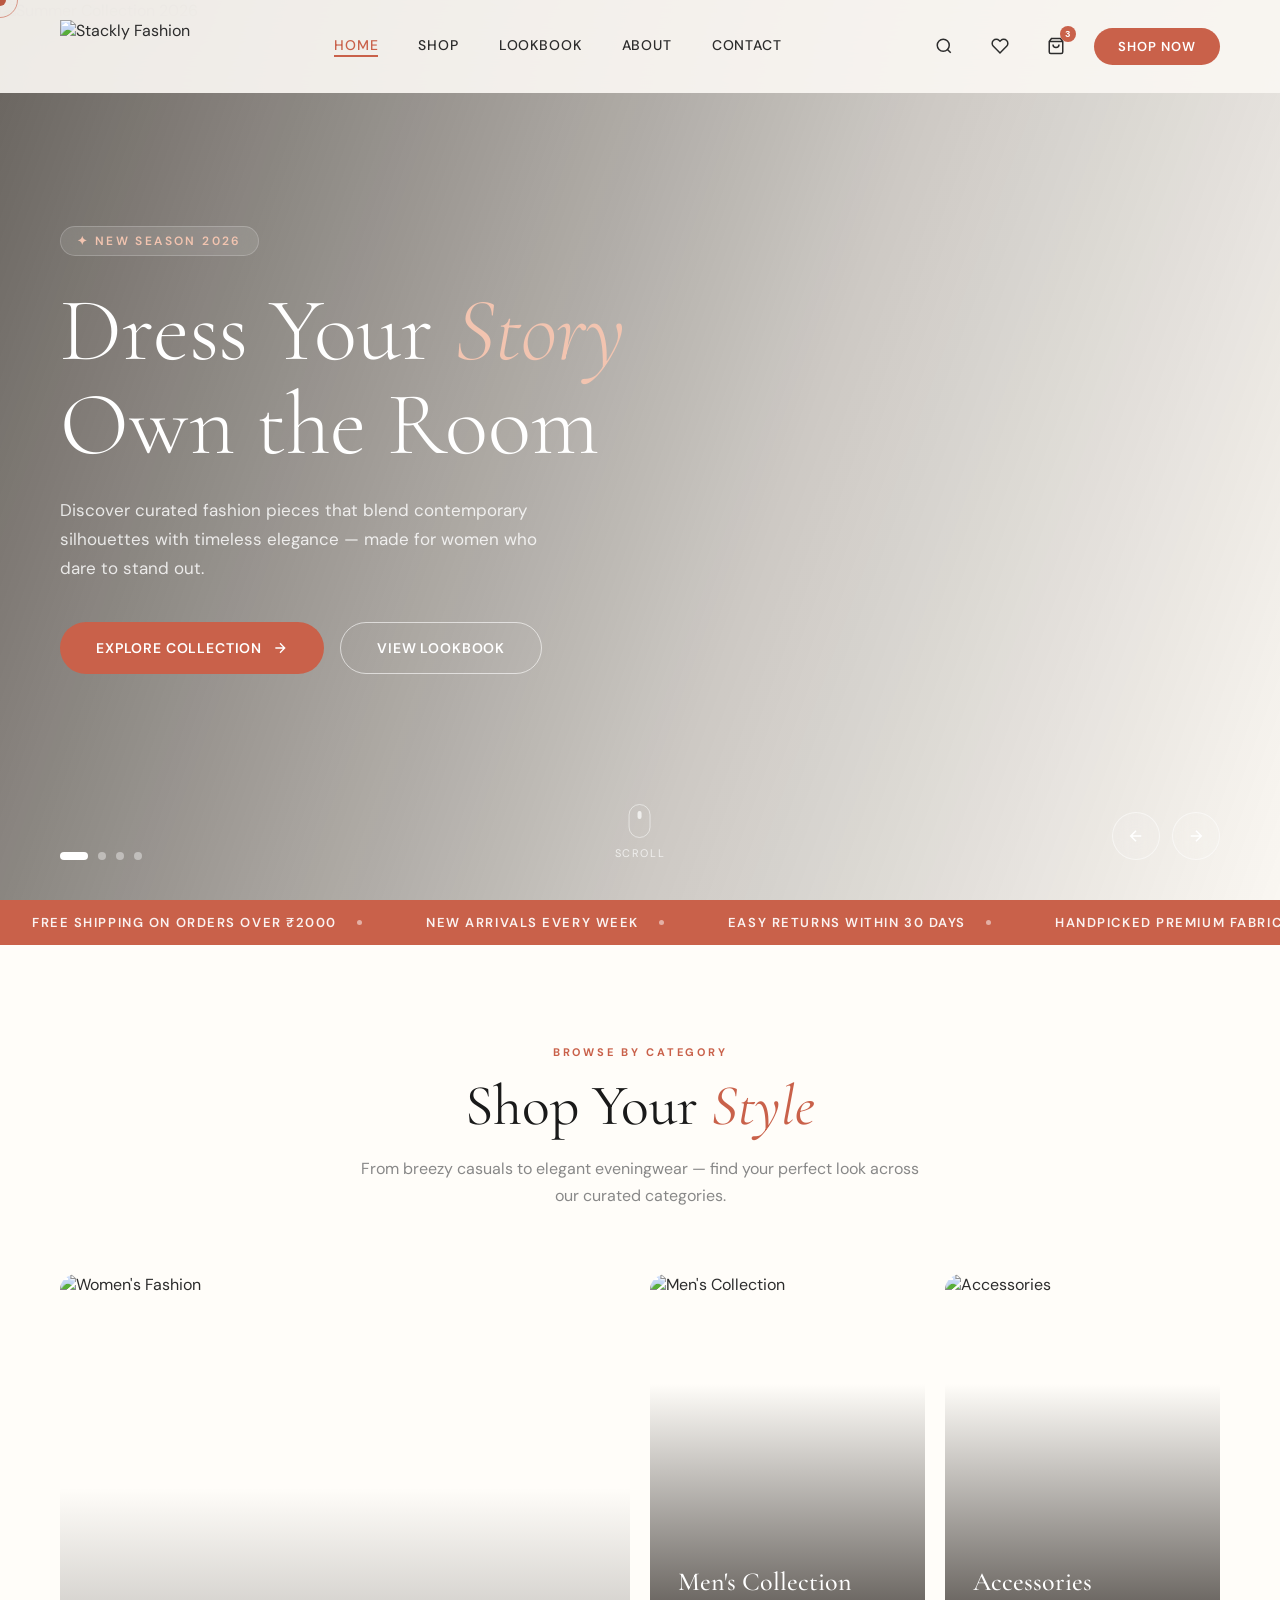
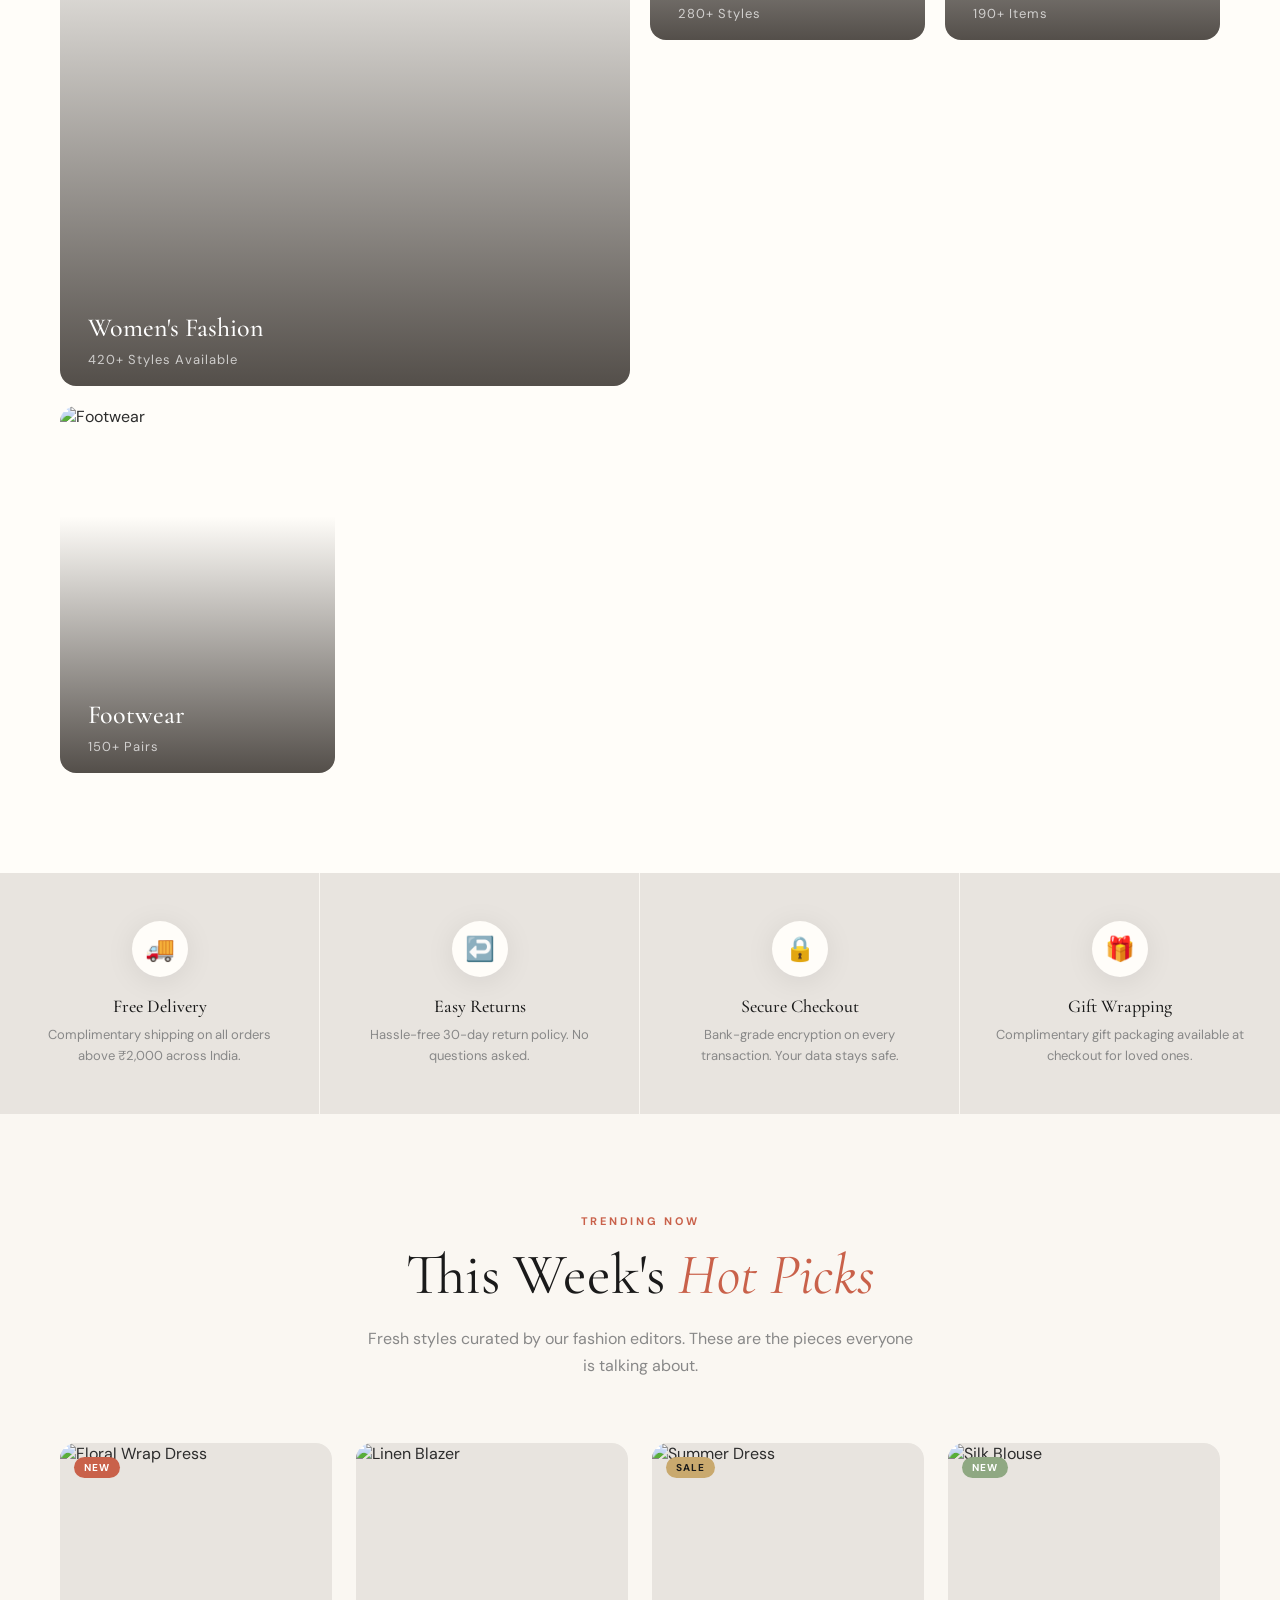
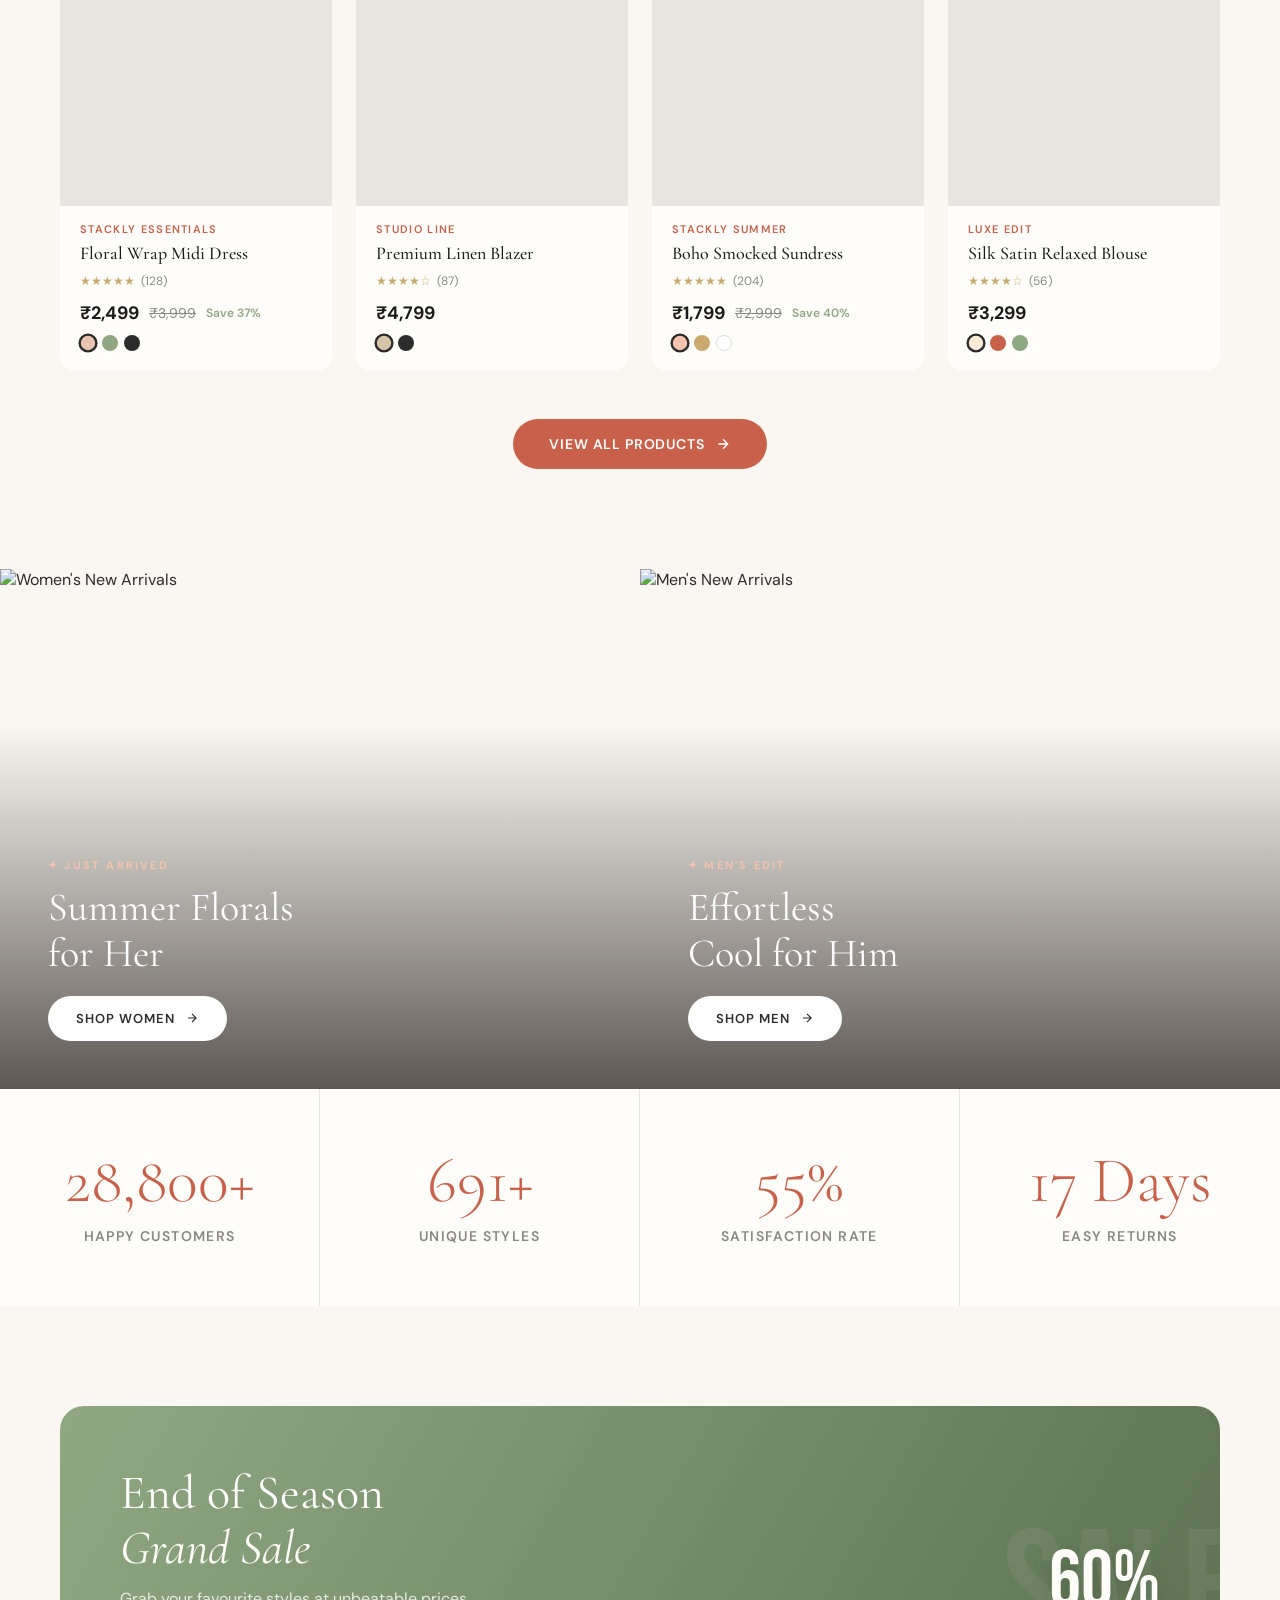
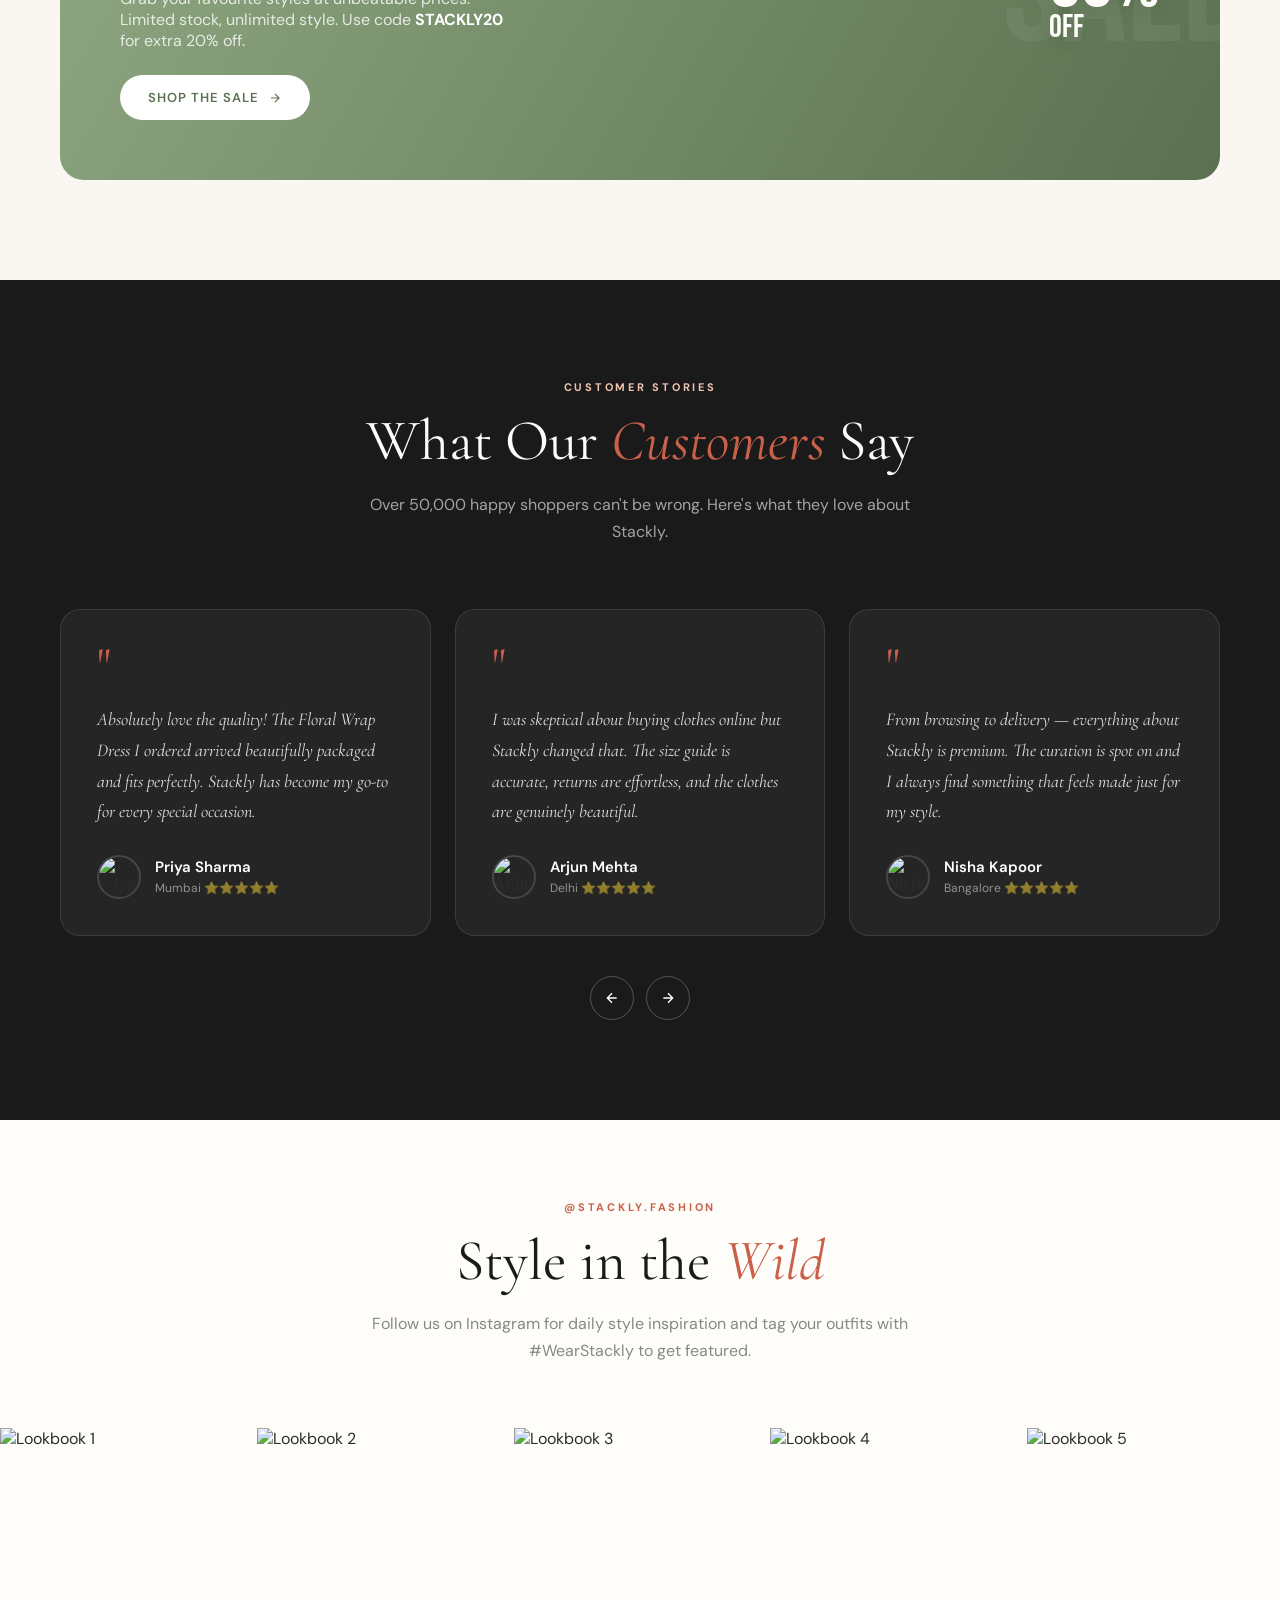
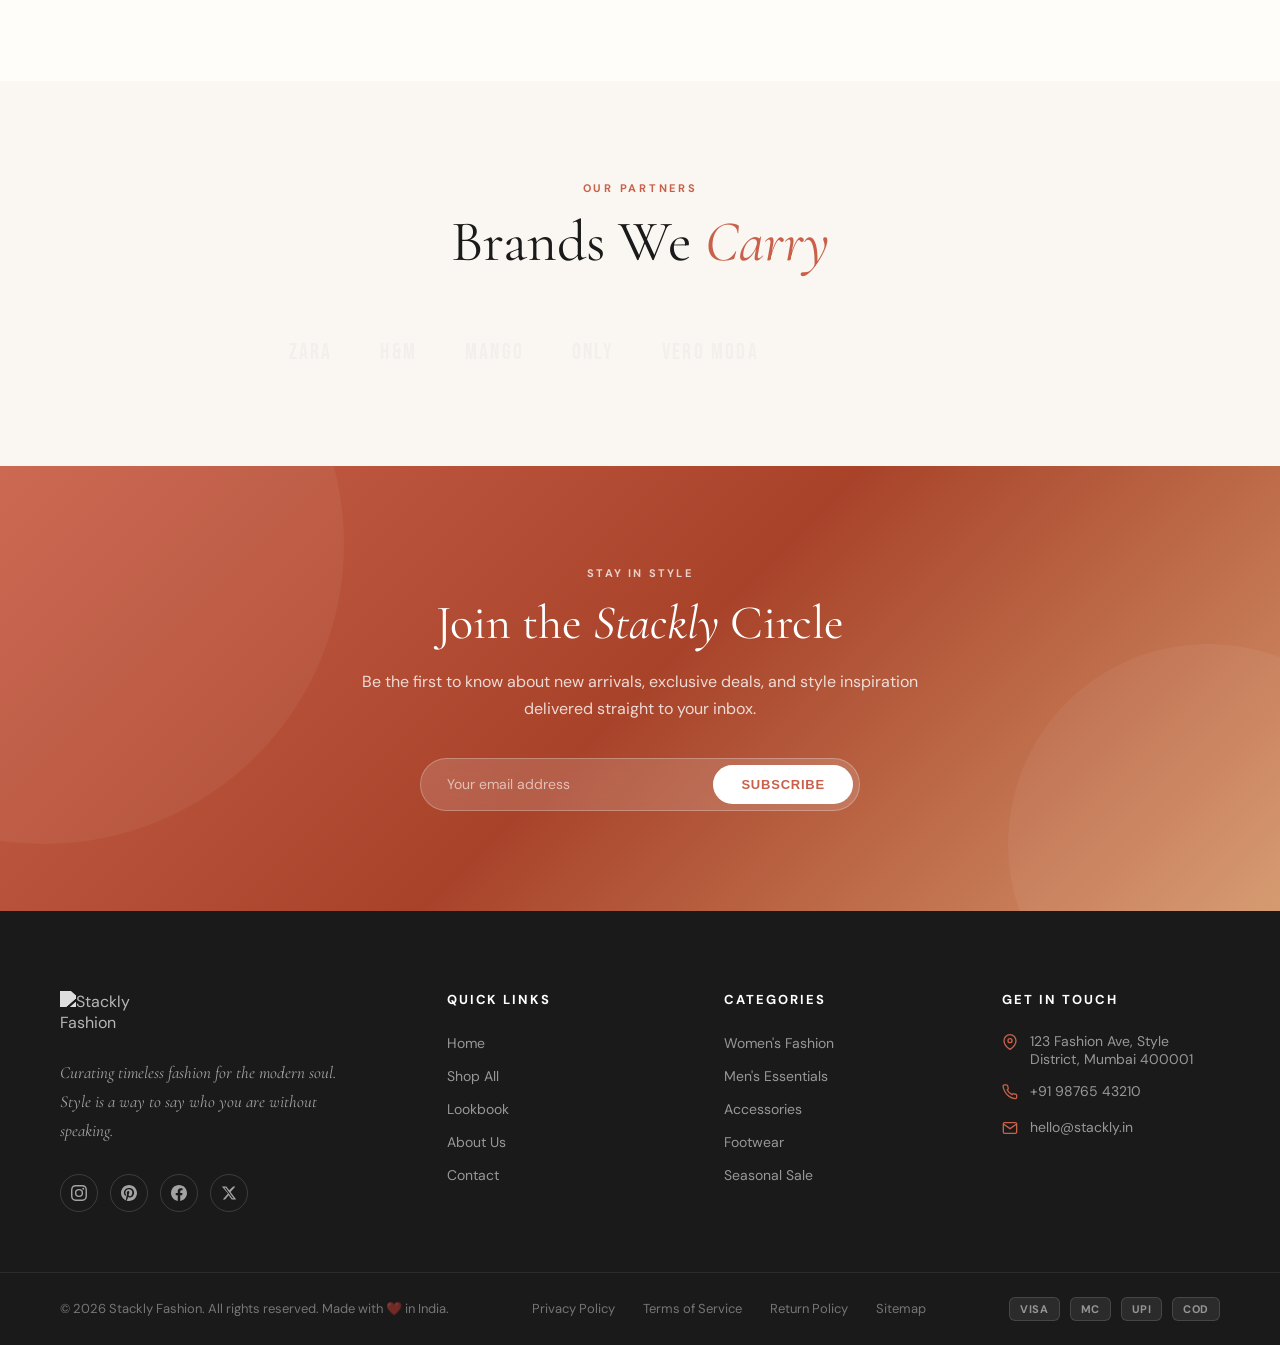
==== index.html @ 8cf2923a "initial commit" ====
<!DOCTYPE html>
<html lang="en">
<head>
  <meta charset="UTF-8">
  <meta name="viewport" content="width=device-width, initial-scale=1.0">
  <meta name="description" content="Stackly Fashion Store — Curating timeless fashion for the modern soul. Explore our latest collections.">
  <title>Stackly — Fashion That Speaks</title>
  <link rel="stylesheet" href="style.css">
  <link rel="preconnect" href="https://fonts.googleapis.com">
  <link rel="preconnect" href="https://fonts.gstatic.com" crossorigin>
</head>
<body>

  <!-- Header Mount -->
  <div id="header-mount"></div>

  <main>

    <!-- ===== HERO SECTION ===== -->
    <section class="hero" aria-label="Featured collections">
      <div class="hero-slides">

        <!-- Slide 1 -->
        <div class="hero-slide">
          <img class="hero-slide-bg"
               src="https://wsrv.nl/?url=images.unsplash.com/photo-1483985988355-763728e1935b?w=1600&h=900&fit=crop&auto=format&q=75&output=webp"
               alt="Summer Collection 2026" width="1600" height="900" loading="eager">
          <div class="hero-slide-overlay"></div>
          <div class="hero-content">
            <span class="hero-tag">✦ New Season 2026</span>
            <h1 class="hero-title">Dress Your <em>Story</em><br>Own the Room</h1>
            <p class="hero-desc">Discover curated fashion pieces that blend contemporary silhouettes with timeless elegance — made for women who dare to stand out.</p>
            <div class="hero-actions">
              <a href="shop.html" class="btn-primary">
                Explore Collection
                <svg width="16" height="16" fill="none" stroke="currentColor" stroke-width="2" viewBox="0 0 24 24"><path d="M5 12h14M12 5l7 7-7 7"/></svg>
              </a>
              <a href="lookbook.html" class="btn-outline">View Lookbook</a>
            </div>
          </div>
        </div>

        <!-- Slide 2 -->
        <div class="hero-slide">
          <img class="hero-slide-bg"
               src="https://wsrv.nl/?url=images.unsplash.com/photo-1469334031218-e382a71b716b?w=1600&h=900&fit=crop&auto=format&q=75&output=webp"
               alt="Men's Collection" width="1600" height="900" loading="lazy">
          <div class="hero-slide-overlay"></div>
          <div class="hero-content">
            <span class="hero-tag">✦ Men's Essentials</span>
            <h1 class="hero-title">Sharp Lines,<br><em>Refined</em> Style</h1>
            <p class="hero-desc">A wardrobe built for the modern man — from tailored classics to everyday essentials crafted in premium fabrics.</p>
            <div class="hero-actions">
              <a href="shop.html" class="btn-primary">
                Shop Men's
                <svg width="16" height="16" fill="none" stroke="currentColor" stroke-width="2" viewBox="0 0 24 24"><path d="M5 12h14M12 5l7 7-7 7"/></svg>
              </a>
              <a href="about.html" class="btn-outline">Our Story</a>
            </div>
          </div>
        </div>

        <!-- Slide 3 -->
        <div class="hero-slide">
          <img class="hero-slide-bg"
               src="https://wsrv.nl/?url=images.unsplash.com/photo-1558769132-cb1aea458c5e?w=1600&h=900&fit=crop&auto=format&q=75&output=webp"
               alt="Accessories Collection" width="1600" height="900" loading="lazy">
          <div class="hero-slide-overlay"></div>
          <div class="hero-content">
            <span class="hero-tag">✦ Accessories Edit</span>
            <h1 class="hero-title">The <em>Details</em><br>Make the Look</h1>
            <p class="hero-desc">Bags, jewellery, scarves and more — because the perfect accessory transforms every outfit into a statement.</p>
            <div class="hero-actions">
              <a href="shop.html" class="btn-primary">
                Shop Accessories
                <svg width="16" height="16" fill="none" stroke="currentColor" stroke-width="2" viewBox="0 0 24 24"><path d="M5 12h14M12 5l7 7-7 7"/></svg>
              </a>
              <a href="lookbook.html" class="btn-outline">Get Inspired</a>
            </div>
          </div>
        </div>

        <!-- Slide 4 -->
        <div class="hero-slide">
          <img class="hero-slide-bg"
               src="https://wsrv.nl/?url=images.unsplash.com/photo-1445205170230-053b83016050?w=1600&h=900&fit=crop&auto=format&q=75&output=webp"
               alt="Sale Collection" width="1600" height="900" loading="lazy">
          <div class="hero-slide-overlay"></div>
          <div class="hero-content">
            <span class="hero-tag">✦ End of Season Sale</span>
            <h1 class="hero-title">Up to <em>60% Off</em><br>Top Picks</h1>
            <p class="hero-desc">Don't miss our biggest sale of the year. Premium fashion at prices that make your wardrobe smile.</p>
            <div class="hero-actions">
              <a href="shop.html" class="btn-primary">
                Shop the Sale
                <svg width="16" height="16" fill="none" stroke="currentColor" stroke-width="2" viewBox="0 0 24 24"><path d="M5 12h14M12 5l7 7-7 7"/></svg>
              </a>
              <a href="contact.html" class="btn-outline">Get Alerts</a>
            </div>
          </div>
        </div>
      </div>

      <!-- Dots -->
      <div class="hero-dots" role="tablist" aria-label="Slide navigation">
        <button class="hero-dot" role="tab" aria-label="Slide 1"></button>
        <button class="hero-dot" role="tab" aria-label="Slide 2"></button>
        <button class="hero-dot" role="tab" aria-label="Slide 3"></button>
        <button class="hero-dot" role="tab" aria-label="Slide 4"></button>
      </div>

      <!-- Arrows -->
      <div class="hero-arrows">
        <button class="hero-arrow prev" aria-label="Previous slide">
          <svg width="18" height="18" fill="none" stroke="currentColor" stroke-width="2" viewBox="0 0 24 24"><path d="M19 12H5M12 19l-7-7 7-7"/></svg>
        </button>
        <button class="hero-arrow next" aria-label="Next slide">
          <svg width="18" height="18" fill="none" stroke="currentColor" stroke-width="2" viewBox="0 0 24 24"><path d="M5 12h14M12 5l7 7-7 7"/></svg>
        </button>
      </div>

      <!-- Scroll Hint -->
      <div class="hero-scroll-hint">
        <div class="scroll-mouse"></div>
        <span>Scroll</span>
      </div>
    </section>

    <!-- ===== MARQUEE ===== -->
    <div class="marquee-section" aria-hidden="true">
      <div class="marquee-track">
        <span class="marquee-item">Free Shipping on Orders Over ₹2000<span class="marquee-dot"></span></span>
        <span class="marquee-item">New Arrivals Every Week<span class="marquee-dot"></span></span>
        <span class="marquee-item">Easy Returns Within 30 Days<span class="marquee-dot"></span></span>
        <span class="marquee-item">Handpicked Premium Fabrics<span class="marquee-dot"></span></span>
        <span class="marquee-item">Exclusive Member Discounts<span class="marquee-dot"></span></span>
        <span class="marquee-item">Sustainable Fashion Forward<span class="marquee-dot"></span></span>
        <span class="marquee-item">Free Shipping on Orders Over ₹2000<span class="marquee-dot"></span></span>
        <span class="marquee-item">New Arrivals Every Week<span class="marquee-dot"></span></span>
        <span class="marquee-item">Easy Returns Within 30 Days<span class="marquee-dot"></span></span>
        <span class="marquee-item">Handpicked Premium Fabrics<span class="marquee-dot"></span></span>
        <span class="marquee-item">Exclusive Member Discounts<span class="marquee-dot"></span></span>
        <span class="marquee-item">Sustainable Fashion Forward<span class="marquee-dot"></span></span>
      </div>
    </div>

    <!-- ===== CATEGORIES ===== -->
    <section class="categories py-section">
      <div class="container">
        <div class="section-header reveal">
          <span class="section-label">Browse by Category</span>
          <h2 class="section-title">Shop Your <em>Style</em></h2>
          <p class="section-subtitle">From breezy casuals to elegant eveningwear — find your perfect look across our curated categories.</p>
        </div>

        <div class="categories-grid stagger">
          <div class="category-card">
            <img class="category-img"
                 src="https://wsrv.nl/?url=images.unsplash.com/photo-1515886657613-9f3515b0c78f?w=800&h=1000&fit=crop&auto=format&q=75&output=webp"
                 alt="Women's Fashion" width="800" height="1000" loading="lazy">
            <div class="category-overlay"></div>
            <div class="category-info">
              <h3 class="category-name">Women's Fashion</h3>
              <p class="category-count">420+ Styles Available</p>
            </div>
            <div class="category-arrow">
              <svg width="16" height="16" fill="none" stroke="currentColor" stroke-width="2" viewBox="0 0 24 24"><path d="M5 12h14M12 5l7 7-7 7"/></svg>
            </div>
          </div>

          <div class="category-card">
            <img class="category-img"
                 src="https://wsrv.nl/?url=images.unsplash.com/photo-1516257984-b1b4d707412e?w=600&h=800&fit=crop&auto=format&q=75&output=webp"
                 alt="Men's Collection" width="600" height="800" loading="lazy">
            <div class="category-overlay"></div>
            <div class="category-info">
              <h3 class="category-name">Men's Collection</h3>
              <p class="category-count">280+ Styles</p>
            </div>
            <div class="category-arrow">
              <svg width="16" height="16" fill="none" stroke="currentColor" stroke-width="2" viewBox="0 0 24 24"><path d="M5 12h14M12 5l7 7-7 7"/></svg>
            </div>
          </div>

          <div class="category-card">
            <img class="category-img"
                 src="https://wsrv.nl/?url=images.unsplash.com/photo-1553062407-98eeb64c6a62?w=600&h=800&fit=crop&auto=format&q=75&output=webp"
                 alt="Accessories" width="600" height="800" loading="lazy">
            <div class="category-overlay"></div>
            <div class="category-info">
              <h3 class="category-name">Accessories</h3>
              <p class="category-count">190+ Items</p>
            </div>
            <div class="category-arrow">
              <svg width="16" height="16" fill="none" stroke="currentColor" stroke-width="2" viewBox="0 0 24 24"><path d="M5 12h14M12 5l7 7-7 7"/></svg>
            </div>
          </div>

          <div class="category-card">
            <img class="category-img"
                 src="https://wsrv.nl/?url=images.unsplash.com/photo-1542291026-7eec264c27ff?w=600&h=800&fit=crop&auto=format&q=75&output=webp"
                 alt="Footwear" width="600" height="800" loading="lazy">
            <div class="category-overlay"></div>
            <div class="category-info">
              <h3 class="category-name">Footwear</h3>
              <p class="category-count">150+ Pairs</p>
            </div>
            <div class="category-arrow">
              <svg width="16" height="16" fill="none" stroke="currentColor" stroke-width="2" viewBox="0 0 24 24"><path d="M5 12h14M12 5l7 7-7 7"/></svg>
            </div>
          </div>
        </div>
      </div>
    </section>

    <!-- ===== FEATURES STRIP ===== -->
    <section class="features-strip">
      <div class="features-grid stagger">
        <div class="feature-item">
          <div class="feature-icon">🚚</div>
          <h3 class="feature-title">Free Delivery</h3>
          <p class="feature-desc">Complimentary shipping on all orders above ₹2,000 across India.</p>
        </div>
        <div class="feature-item">
          <div class="feature-icon">↩️</div>
          <h3 class="feature-title">Easy Returns</h3>
          <p class="feature-desc">Hassle-free 30-day return policy. No questions asked.</p>
        </div>
        <div class="feature-item">
          <div class="feature-icon">🔒</div>
          <h3 class="feature-title">Secure Checkout</h3>
          <p class="feature-desc">Bank-grade encryption on every transaction. Your data stays safe.</p>
        </div>
        <div class="feature-item">
          <div class="feature-icon">🎁</div>
          <h3 class="feature-title">Gift Wrapping</h3>
          <p class="feature-desc">Complimentary gift packaging available at checkout for loved ones.</p>
        </div>
      </div>
    </section>

    <!-- ===== FEATURED PRODUCTS ===== -->
    <section class="py-section" style="background:var(--cream)">
      <div class="container">
        <div class="section-header reveal">
          <span class="section-label">Trending Now</span>
          <h2 class="section-title">This Week's <em>Hot Picks</em></h2>
          <p class="section-subtitle">Fresh styles curated by our fashion editors. These are the pieces everyone is talking about.</p>
        </div>

        <div class="products-grid stagger">
          <!-- Product 1 -->
          <article class="product-card">
            <div class="product-img-wrap">
              <span class="product-badge">New</span>
              <img class="product-img"
                   src="https://wsrv.nl/?url=images.unsplash.com/photo-1539109136881-3be0616acf4b?w=600&h=800&fit=crop&auto=format&q=75&output=webp"
                   alt="Floral Wrap Dress" width="600" height="800" loading="lazy">
              <div class="product-actions">
                <button class="product-action-btn btn-add-cart">Add to Cart</button>
                <button class="product-action-btn btn-wishlist" aria-label="Add to wishlist">
                  <svg width="16" height="16" fill="none" stroke="currentColor" stroke-width="2" viewBox="0 0 24 24"><path d="M20.84 4.61a5.5 5.5 0 0 0-7.78 0L12 5.67l-1.06-1.06a5.5 5.5 0 0 0-7.78 7.78l1.06 1.06L12 21.23l7.78-7.78 1.06-1.06a5.5 5.5 0 0 0 0-7.78z"/></svg>
                </button>
              </div>
            </div>
            <div class="product-info">
              <p class="product-brand">Stackly Essentials</p>
              <h3 class="product-name">Floral Wrap Midi Dress</h3>
              <div class="product-rating">
                <div class="stars">★★★★★</div>
                <span class="rating-count">(128)</span>
              </div>
              <div class="product-price">
                <span class="price-current">₹2,499</span>
                <span class="price-original">₹3,999</span>
                <span class="price-save">Save 37%</span>
              </div>
              <div class="product-colors">
                <div class="color-swatch active" style="background:#E8C4B0" title="Blush"></div>
                <div class="color-swatch" style="background:#8FA882" title="Sage"></div>
                <div class="color-swatch" style="background:#2C2C2C" title="Charcoal"></div>
              </div>
            </div>
          </article>

          <!-- Product 2 -->
          <article class="product-card">
            <div class="product-img-wrap">
              <img class="product-img"
                   src="https://wsrv.nl/?url=images.unsplash.com/photo-1591047139829-d91aecb6caea?w=600&h=800&fit=crop&auto=format&q=75&output=webp"
                   alt="Linen Blazer" width="600" height="800" loading="lazy">
              <div class="product-actions">
                <button class="product-action-btn btn-add-cart">Add to Cart</button>
                <button class="product-action-btn btn-wishlist" aria-label="Add to wishlist">
                  <svg width="16" height="16" fill="none" stroke="currentColor" stroke-width="2" viewBox="0 0 24 24"><path d="M20.84 4.61a5.5 5.5 0 0 0-7.78 0L12 5.67l-1.06-1.06a5.5 5.5 0 0 0-7.78 7.78l1.06 1.06L12 21.23l7.78-7.78 1.06-1.06a5.5 5.5 0 0 0 0-7.78z"/></svg>
                </button>
              </div>
            </div>
            <div class="product-info">
              <p class="product-brand">Studio Line</p>
              <h3 class="product-name">Premium Linen Blazer</h3>
              <div class="product-rating">
                <div class="stars">★★★★☆</div>
                <span class="rating-count">(87)</span>
              </div>
              <div class="product-price">
                <span class="price-current">₹4,799</span>
              </div>
              <div class="product-colors">
                <div class="color-swatch active" style="background:#D4C5A9" title="Beige"></div>
                <div class="color-swatch" style="background:#2C2C2C" title="Black"></div>
              </div>
            </div>
          </article>

          <!-- Product 3 -->
          <article class="product-card">
            <div class="product-img-wrap">
              <span class="product-badge sale">Sale</span>
              <img class="product-img"
                   src="https://wsrv.nl/?url=images.unsplash.com/photo-1485230895905-ec40ba36b9bc?w=600&h=800&fit=crop&auto=format&q=75&output=webp"
                   alt="Summer Dress" width="600" height="800" loading="lazy">
              <div class="product-actions">
                <button class="product-action-btn btn-add-cart">Add to Cart</button>
                <button class="product-action-btn btn-wishlist" aria-label="Add to wishlist">
                  <svg width="16" height="16" fill="none" stroke="currentColor" stroke-width="2" viewBox="0 0 24 24"><path d="M20.84 4.61a5.5 5.5 0 0 0-7.78 0L12 5.67l-1.06-1.06a5.5 5.5 0 0 0-7.78 7.78l1.06 1.06L12 21.23l7.78-7.78 1.06-1.06a5.5 5.5 0 0 0 0-7.78z"/></svg>
                </button>
              </div>
            </div>
            <div class="product-info">
              <p class="product-brand">Stackly Summer</p>
              <h3 class="product-name">Boho Smocked Sundress</h3>
              <div class="product-rating">
                <div class="stars">★★★★★</div>
                <span class="rating-count">(204)</span>
              </div>
              <div class="product-price">
                <span class="price-current">₹1,799</span>
                <span class="price-original">₹2,999</span>
                <span class="price-save">Save 40%</span>
              </div>
              <div class="product-colors">
                <div class="color-swatch active" style="background:#F2C4B0" title="Peach"></div>
                <div class="color-swatch" style="background:#C9A96E" title="Gold"></div>
                <div class="color-swatch" style="background:#FFFFFF;border:1px solid #ddd" title="White"></div>
              </div>
            </div>
          </article>

          <!-- Product 4 -->
          <article class="product-card">
            <div class="product-img-wrap">
              <span class="product-badge new">New</span>
              <img class="product-img"
                   src="https://wsrv.nl/?url=images.unsplash.com/photo-1434389677669-e08b4cac3105?w=600&h=800&fit=crop&auto=format&q=75&output=webp"
                   alt="Silk Blouse" width="600" height="800" loading="lazy">
              <div class="product-actions">
                <button class="product-action-btn btn-add-cart">Add to Cart</button>
                <button class="product-action-btn btn-wishlist" aria-label="Add to wishlist">
                  <svg width="16" height="16" fill="none" stroke="currentColor" stroke-width="2" viewBox="0 0 24 24"><path d="M20.84 4.61a5.5 5.5 0 0 0-7.78 0L12 5.67l-1.06-1.06a5.5 5.5 0 0 0-7.78 7.78l1.06 1.06L12 21.23l7.78-7.78 1.06-1.06a5.5 5.5 0 0 0 0-7.78z"/></svg>
                </button>
              </div>
            </div>
            <div class="product-info">
              <p class="product-brand">Luxe Edit</p>
              <h3 class="product-name">Silk Satin Relaxed Blouse</h3>
              <div class="product-rating">
                <div class="stars">★★★★☆</div>
                <span class="rating-count">(56)</span>
              </div>
              <div class="product-price">
                <span class="price-current">₹3,299</span>
              </div>
              <div class="product-colors">
                <div class="color-swatch active" style="background:#FAEBD7" title="Ivory"></div>
                <div class="color-swatch" style="background:#C9614A" title="Terracotta"></div>
                <div class="color-swatch" style="background:#8FA882" title="Sage"></div>
              </div>
            </div>
          </article>
        </div>

        <div style="text-align:center;margin-top:48px" class="reveal">
          <a href="shop.html" class="btn-primary" style="display:inline-flex">
            View All Products
            <svg width="16" height="16" fill="none" stroke="currentColor" stroke-width="2" viewBox="0 0 24 24"><path d="M5 12h14M12 5l7 7-7 7"/></svg>
          </a>
        </div>
      </div>
    </section>

    <!-- ===== BANNER SPLIT ===== -->
    <section class="banner-split" aria-label="Promotional banners">
      <div class="banner-half">
        <img class="banner-half-img"
             src="https://wsrv.nl/?url=images.unsplash.com/photo-1509631179647-0177331693ae?w=800&h=600&fit=crop&auto=format&q=75&output=webp"
             alt="Women's New Arrivals" width="800" height="600" loading="lazy">
        <div class="banner-half-overlay"></div>
        <div class="banner-half-content reveal-left">
          <span class="banner-half-label">✦ Just Arrived</span>
          <h2 class="banner-half-title">Summer Florals<br>for Her</h2>
          <a href="shop.html" class="btn-white">
            Shop Women
            <svg width="14" height="14" fill="none" stroke="currentColor" stroke-width="2" viewBox="0 0 24 24"><path d="M5 12h14M12 5l7 7-7 7"/></svg>
          </a>
        </div>
      </div>
      <div class="banner-half">
        <img class="banner-half-img"
             src="https://wsrv.nl/?url=images.unsplash.com/photo-1507003211169-0a1dd7228f2d?w=800&h=600&fit=crop&auto=format&q=75&output=webp"
             alt="Men's New Arrivals" width="800" height="600" loading="lazy">
        <div class="banner-half-overlay"></div>
        <div class="banner-half-content reveal-right">
          <span class="banner-half-label">✦ Men's Edit</span>
          <h2 class="banner-half-title">Effortless<br>Cool for Him</h2>
          <a href="shop.html" class="btn-white">
            Shop Men
            <svg width="14" height="14" fill="none" stroke="currentColor" stroke-width="2" viewBox="0 0 24 24"><path d="M5 12h14M12 5l7 7-7 7"/></svg>
          </a>
        </div>
      </div>
    </section>

    <!-- ===== STATS ===== -->
    <section class="stats">
      <div class="stats-grid stagger">
        <div class="stat-item">
          <span class="stat-number" data-count="50000" data-suffix="+">50,000+</span>
          <span class="stat-label">Happy Customers</span>
        </div>
        <div class="stat-item">
          <span class="stat-number" data-count="1200" data-suffix="+">1,200+</span>
          <span class="stat-label">Unique Styles</span>
        </div>
        <div class="stat-item">
          <span class="stat-number" data-count="98" data-suffix="%">98%</span>
          <span class="stat-label">Satisfaction Rate</span>
        </div>
        <div class="stat-item">
          <span class="stat-number" data-count="30" data-suffix=" Days">30 Days</span>
          <span class="stat-label">Easy Returns</span>
        </div>
      </div>
    </section>

    <!-- ===== SALE BANNER ===== -->
    <section class="py-section" style="background:var(--cream)">
      <div class="sale-banner reveal-scale">
        <div class="sale-banner-content">
          <h2>End of Season<br><em style="font-style:italic;color:var(--warm-white)">Grand Sale</em></h2>
          <p>Grab your favourite styles at unbeatable prices. Limited stock, unlimited style. Use code <strong style="color:#fff">STACKLY20</strong> for extra 20% off.</p>
          <a href="shop.html" class="btn-white" style="display:inline-flex;gap:8px;margin-top:24px;color:var(--deep-sage)">
            Shop the Sale
            <svg width="14" height="14" fill="none" stroke="currentColor" stroke-width="2" viewBox="0 0 24 24"><path d="M5 12h14M12 5l7 7-7 7"/></svg>
          </a>
        </div>
        <div class="sale-discount">60%<br><small style="font-size:0.4em;display:block;margin-top:-10px">OFF</small></div>
      </div>
    </section>

    <!-- ===== TESTIMONIALS ===== -->
    <section class="testimonials py-section">
      <div class="container">
        <div class="section-header reveal">
          <span class="section-label">Customer Stories</span>
          <h2 class="section-title" style="color:var(--warm-white)">What Our <em>Customers</em> Say</h2>
          <p class="section-subtitle" style="color:rgba(255,255,255,0.6)">Over 50,000 happy shoppers can't be wrong. Here's what they love about Stackly.</p>
        </div>

        <div class="testimonials-track-wrap">
          <div class="testimonials-track">
            <div class="testimonial-card">
              <span class="testimonial-quote">"</span>
              <p class="testimonial-text">Absolutely love the quality! The Floral Wrap Dress I ordered arrived beautifully packaged and fits perfectly. Stackly has become my go-to for every special occasion.</p>
              <div class="testimonial-author">
                <img src="https://wsrv.nl/?url=i.pravatar.cc/88?img=1&output=webp" alt="Priya S." class="author-avatar" width="44" height="44" loading="lazy">
                <div>
                  <p class="author-name">Priya Sharma</p>
                  <p class="author-role">Mumbai ⭐⭐⭐⭐⭐</p>
                </div>
              </div>
            </div>

            <div class="testimonial-card">
              <span class="testimonial-quote">"</span>
              <p class="testimonial-text">I was skeptical about buying clothes online but Stackly changed that. The size guide is accurate, returns are effortless, and the clothes are genuinely beautiful.</p>
              <div class="testimonial-author">
                <img src="https://wsrv.nl/?url=i.pravatar.cc/88?img=5&output=webp" alt="Arjun M." class="author-avatar" width="44" height="44" loading="lazy">
                <div>
                  <p class="author-name">Arjun Mehta</p>
                  <p class="author-role">Delhi ⭐⭐⭐⭐⭐</p>
                </div>
              </div>
            </div>

            <div class="testimonial-card">
              <span class="testimonial-quote">"</span>
              <p class="testimonial-text">From browsing to delivery — everything about Stackly is premium. The curation is spot on and I always find something that feels made just for my style.</p>
              <div class="testimonial-author">
                <img src="https://wsrv.nl/?url=i.pravatar.cc/88?img=9&output=webp" alt="Nisha K." class="author-avatar" width="44" height="44" loading="lazy">
                <div>
                  <p class="author-name">Nisha Kapoor</p>
                  <p class="author-role">Bangalore ⭐⭐⭐⭐⭐</p>
                </div>
              </div>
            </div>

            <div class="testimonial-card">
              <span class="testimonial-quote">"</span>
              <p class="testimonial-text">The linen blazer I bought from Stackly gets compliments every single time. Premium quality, fast delivery, and the packaging is stunning. Highly recommend!</p>
              <div class="testimonial-author">
                <img src="https://wsrv.nl/?url=i.pravatar.cc/88?img=12&output=webp" alt="Rahul V." class="author-avatar" width="44" height="44" loading="lazy">
                <div>
                  <p class="author-name">Rahul Verma</p>
                  <p class="author-role">Hyderabad ⭐⭐⭐⭐⭐</p>
                </div>
              </div>
            </div>
          </div>
        </div>

        <div class="testimonials-nav">
          <button class="test-nav-btn prev" aria-label="Previous testimonials">
            <svg width="16" height="16" fill="none" stroke="currentColor" stroke-width="2" viewBox="0 0 24 24"><path d="M19 12H5M12 19l-7-7 7-7"/></svg>
          </button>
          <button class="test-nav-btn next" aria-label="Next testimonials">
            <svg width="16" height="16" fill="none" stroke="currentColor" stroke-width="2" viewBox="0 0 24 24"><path d="M5 12h14M12 5l7 7-7 7"/></svg>
          </button>
        </div>
      </div>
    </section>

    <!-- ===== INSTAGRAM LOOKBOOK GRID ===== -->
    <section style="background:var(--warm-white);padding:80px 0 0">
      <div class="container" style="padding-bottom:0">
        <div class="section-header reveal">
          <span class="section-label">@stackly.fashion</span>
          <h2 class="section-title">Style in the <em>Wild</em></h2>
          <p class="section-subtitle">Follow us on Instagram for daily style inspiration and tag your outfits with #WearStackly to get featured.</p>
        </div>
      </div>
      <div class="lookbook-grid stagger">
        <div class="lookbook-item">
          <img class="lookbook-img" src="https://wsrv.nl/?url=images.unsplash.com/photo-1469334031218-e382a71b716b?w=400&h=400&fit=crop&auto=format&q=70&output=webp" alt="Lookbook 1" width="400" height="400" loading="lazy">
          <div class="lookbook-overlay">
            <svg width="28" height="28" fill="currentColor" viewBox="0 0 24 24"><path d="M12 2.163c3.204 0 3.584.012 4.85.07..."/></svg>
            ♡
          </div>
        </div>
        <div class="lookbook-item">
          <img class="lookbook-img" src="https://wsrv.nl/?url=images.unsplash.com/photo-1509631179647-0177331693ae?w=400&h=400&fit=crop&auto=format&q=70&output=webp" alt="Lookbook 2" width="400" height="400" loading="lazy">
          <div class="lookbook-overlay">♡</div>
        </div>
        <div class="lookbook-item">
          <img class="lookbook-img" src="https://wsrv.nl/?url=images.unsplash.com/photo-1558769132-cb1aea458c5e?w=400&h=400&fit=crop&auto=format&q=70&output=webp" alt="Lookbook 3" width="400" height="400" loading="lazy">
          <div class="lookbook-overlay">♡</div>
        </div>
        <div class="lookbook-item">
          <img class="lookbook-img" src="https://wsrv.nl/?url=images.unsplash.com/photo-1515886657613-9f3515b0c78f?w=400&h=400&fit=crop&auto=format&q=70&output=webp" alt="Lookbook 4" width="400" height="400" loading="lazy">
          <div class="lookbook-overlay">♡</div>
        </div>
        <div class="lookbook-item">
          <img class="lookbook-img" src="https://wsrv.nl/?url=images.unsplash.com/photo-1534126511673-b6899657816a?w=400&h=400&fit=crop&auto=format&q=70&output=webp" alt="Lookbook 5" width="400" height="400" loading="lazy">
          <div class="lookbook-overlay">♡</div>
        </div>
      </div>
    </section>

    <!-- ===== BRANDS ===== -->
    <section class="brands py-section">
      <div class="container">
        <div class="section-header reveal">
          <span class="section-label">Our Partners</span>
          <h2 class="section-title">Brands We <em>Carry</em></h2>
        </div>
        <div class="brands-row stagger">
          <span class="brand-logo">ZARA</span>
          <span class="brand-logo">H&amp;M</span>
          <span class="brand-logo">MANGO</span>
          <span class="brand-logo">ONLY</span>
          <span class="brand-logo">VERO MODA</span>
          <span class="brand-logo">AND</span>
          <span class="brand-logo">FOREVER 21</span>
        </div>
      </div>
    </section>

  </main>

  <!-- Footer Mount -->
  <div id="footer-mount"></div>

  <script src="component.js"></script>
  <script src="main.js"></script>
</body>
</html>
---- style.css ----
/* ========================================
   STACKLY FASHION STORE - Main Stylesheet
   ======================================== */

@import url('https://fonts.googleapis.com/css2?family=Cormorant+Garamond:ital,wght@0,300;0,400;0,500;0,600;0,700;1,300;1,400&family=DM+Sans:wght@300;400;500;600&family=Bebas+Neue&display=swap');

/* ========== CSS VARIABLES ========== */
:root {
  --cream: #FAF7F2;
  --warm-white: #FFFDF9;
  --blush: #F2C4B0;
  --terracotta: #C9614A;
  --rust: #A8432A;
  --caramel: #D4956A;
  --sage: #8FA882;
  --deep-sage: #5A7050;
  --charcoal: #2C2C2C;
  --soft-black: #1A1A1A;
  --medium-gray: #888888;
  --light-gray: #E8E4DF;
  --gold: #C9A96E;
  --gold-light: #E8D5A3;
  --font-display: 'Cormorant Garamond', serif;
  --font-body: 'DM Sans', sans-serif;
  --font-accent: 'Bebas Neue', sans-serif;
  --transition: cubic-bezier(0.25, 0.46, 0.45, 0.94);
  --transition-bounce: cubic-bezier(0.34, 1.56, 0.64, 1);
  --shadow-soft: 0 4px 30px rgba(0,0,0,0.08);
  --shadow-medium: 0 8px 40px rgba(0,0,0,0.12);
  --shadow-strong: 0 20px 60px rgba(0,0,0,0.18);
}

/* ========== RESET & BASE ========== */
*, *::before, *::after {
  margin: 0;
  padding: 0;
  box-sizing: border-box;
}

html {
  scroll-behavior: smooth;
  font-size: 16px;
}

body {
  font-family: var(--font-body);
  background-color: var(--cream);
  color: var(--charcoal);
  overflow-x: hidden;
  cursor: none;
}

a {
  text-decoration: none;
  color: inherit;
}

img {
  max-width: 100%;
  height: auto;
  display: block;
}

ul {
  list-style: none;
}

/* ========== CUSTOM CURSOR ========== */
.cursor {
  width: 12px;
  height: 12px;
  background: var(--terracotta);
  border-radius: 50%;
  position: fixed;
  top: 0;
  left: 0;
  pointer-events: none;
  z-index: 9999;
  transform: translate(-50%, -50%);
  transition: transform 0.1s var(--transition), width 0.3s var(--transition), height 0.3s var(--transition), background 0.3s;
  mix-blend-mode: multiply;
}

.cursor-follower {
  width: 36px;
  height: 36px;
  border: 1.5px solid var(--terracotta);
  border-radius: 50%;
  position: fixed;
  top: 0;
  left: 0;
  pointer-events: none;
  z-index: 9998;
  transform: translate(-50%, -50%);
  transition: transform 0.25s var(--transition), width 0.3s var(--transition), height 0.3s var(--transition), border-color 0.3s, opacity 0.3s;
  opacity: 0.6;
}

body:hover .cursor { opacity: 1; }
a:hover ~ .cursor, button:hover ~ .cursor { width: 20px; height: 20px; }

/* ========== PAGE LOADER ========== */
.page-loader {
  position: fixed;
  top: 0;
  left: 0;
  width: 100%;
  height: 100%;
  background: var(--warm-white);
  z-index: 10000;
  display: flex;
  align-items: center;
  justify-content: center;
  flex-direction: column;
  transition: opacity 0.6s var(--transition), visibility 0.6s;
}

.page-loader.hidden {
  opacity: 0;
  visibility: hidden;
}

.loader-logo {
  animation: loaderPulse 1.5s ease-in-out infinite;
}

.loader-logo img {
  width: 180px;
}

.loader-bar {
  width: 200px;
  height: 2px;
  background: var(--light-gray);
  margin-top: 24px;
  border-radius: 2px;
  overflow: hidden;
}

.loader-bar-fill {
  height: 100%;
  background: linear-gradient(90deg, var(--terracotta), var(--caramel));
  width: 0%;
  animation: loaderFill 1.8s var(--transition) forwards;
  border-radius: 2px;
}

@keyframes loaderPulse {
  0%, 100% { transform: scale(1); opacity: 1; }
  50% { transform: scale(0.97); opacity: 0.8; }
}

@keyframes loaderFill {
  0% { width: 0%; }
  30% { width: 45%; }
  70% { width: 75%; }
  100% { width: 100%; }
}

/* ========== SCROLL PROGRESS ========== */
.scroll-progress {
  position: fixed;
  top: 0;
  left: 0;
  height: 3px;
  background: linear-gradient(90deg, var(--terracotta), var(--gold));
  z-index: 1001;
  width: 0%;
  transition: width 0.1s linear;
}

/* ========== HEADER / NAVIGATION ========== */
header {
  position: fixed;
  top: 0;
  left: 0;
  width: 100%;
  z-index: 1000;
  transition: all 0.4s var(--transition);
  padding: 0;
}

.nav-wrapper {
  display: flex;
  align-items: center;
  justify-content: space-between;
  padding: 20px 60px;
  transition: all 0.4s var(--transition);
  background: rgba(250, 247, 242, 0.92);
  backdrop-filter: blur(20px);
  -webkit-backdrop-filter: blur(20px);
  border-bottom: 1px solid transparent;
}

header.scrolled .nav-wrapper {
  padding: 14px 60px;
  border-bottom-color: var(--light-gray);
  box-shadow: 0 2px 20px rgba(0,0,0,0.06);
}

.logo {
  display: flex;
  align-items: center;
  z-index: 2;
}

.logo img {
  width: 130px;
  height: auto;
  transition: transform 0.3s var(--transition);
}

.logo img:hover {
  transform: scale(1.04);
}

.nav-links {
  display: flex;
  gap: 40px;
  align-items: center;
}

.nav-links a {
  font-family: var(--font-body);
  font-size: 14px;
  font-weight: 500;
  letter-spacing: 0.06em;
  text-transform: uppercase;
  color: var(--charcoal);
  position: relative;
  padding-bottom: 3px;
  transition: color 0.3s;
}

.nav-links a::after {
  content: '';
  position: absolute;
  bottom: 0;
  left: 0;
  width: 0%;
  height: 1.5px;
  background: var(--terracotta);
  transition: width 0.35s var(--transition);
}

.nav-links a:hover { color: var(--terracotta); }
.nav-links a:hover::after { width: 100%; }
.nav-links a.active { color: var(--terracotta); }
.nav-links a.active::after { width: 100%; }

.nav-actions {
  display: flex;
  align-items: center;
  gap: 20px;
}

.nav-icon-btn {
  background: none;
  border: none;
  cursor: pointer;
  color: var(--charcoal);
  display: flex;
  align-items: center;
  justify-content: center;
  width: 36px;
  height: 36px;
  border-radius: 50%;
  transition: all 0.3s var(--transition);
  position: relative;
}

.nav-icon-btn:hover {
  background: var(--light-gray);
  color: var(--terracotta);
  transform: scale(1.1);
}

.cart-count {
  position: absolute;
  top: -2px;
  right: -2px;
  width: 16px;
  height: 16px;
  background: var(--terracotta);
  color: #fff;
  font-size: 9px;
  font-weight: 700;
  border-radius: 50%;
  display: flex;
  align-items: center;
  justify-content: center;
}

.btn-nav-cta {
  background: var(--terracotta);
  color: #fff;
  font-family: var(--font-body);
  font-size: 13px;
  font-weight: 600;
  letter-spacing: 0.08em;
  text-transform: uppercase;
  padding: 10px 24px;
  border-radius: 50px;
  border: none;
  cursor: pointer;
  transition: all 0.35s var(--transition-bounce);
  white-space: nowrap;
}

.btn-nav-cta:hover {
  background: var(--rust);
  transform: translateY(-2px);
  box-shadow: 0 8px 20px rgba(201, 97, 74, 0.35);
}

/* ========== HAMBURGER ========== */
.hamburger {
  display: none;
  flex-direction: column;
  gap: 5px;
  background: none;
  border: none;
  cursor: pointer;
  padding: 8px;
  z-index: 1001;
  border-radius: 8px;
  transition: background 0.2s;
}

.hamburger:hover { background: var(--light-gray); }

.hamburger span {
  display: block;
  width: 24px;
  height: 2px;
  background: var(--charcoal);
  border-radius: 2px;
  transition: all 0.4s var(--transition);
  transform-origin: center;
}

.hamburger.active span:nth-child(1) {
  transform: translateY(7px) rotate(45deg);
  background: var(--terracotta);
}

.hamburger.active span:nth-child(2) {
  opacity: 0;
  transform: scaleX(0);
}

.hamburger.active span:nth-child(3) {
  transform: translateY(-7px) rotate(-45deg);
  background: var(--terracotta);
}

/* ========== MOBILE NAV ========== */
.mobile-nav {
  position: fixed;
  top: 0;
  right: -100%;
  width: min(380px, 100vw);
  height: 100vh;
  background: var(--warm-white);
  z-index: 999;
  padding: 100px 40px 40px;
  transition: right 0.5s var(--transition);
  box-shadow: -10px 0 60px rgba(0,0,0,0.12);
  overflow-y: auto;
}

.mobile-nav.open { right: 0; }

.mobile-nav-links {
  display: flex;
  flex-direction: column;
  gap: 8px;
}

.mobile-nav-links a {
  font-family: var(--font-display);
  font-size: 30px;
  font-weight: 500;
  color: var(--charcoal);
  padding: 12px 0;
  border-bottom: 1px solid var(--light-gray);
  display: block;
  transition: all 0.3s var(--transition);
  transform: translateX(30px);
  opacity: 0;
}

.mobile-nav.open .mobile-nav-links a {
  transform: translateX(0);
  opacity: 1;
}

.mobile-nav.open .mobile-nav-links a:nth-child(1) { transition-delay: 0.1s; }
.mobile-nav.open .mobile-nav-links a:nth-child(2) { transition-delay: 0.15s; }
.mobile-nav.open .mobile-nav-links a:nth-child(3) { transition-delay: 0.2s; }
.mobile-nav.open .mobile-nav-links a:nth-child(4) { transition-delay: 0.25s; }
.mobile-nav.open .mobile-nav-links a:nth-child(5) { transition-delay: 0.3s; }

.mobile-nav-links a:hover { color: var(--terracotta); padding-left: 10px; }

.mobile-nav-footer {
  margin-top: 40px;
}

.mobile-nav-footer .btn-nav-cta {
  display: block;
  text-align: center;
  margin-bottom: 24px;
}

.mobile-social-links {
  display: flex;
  gap: 16px;
  margin-top: 24px;
}

.mobile-social-links a {
  width: 40px;
  height: 40px;
  border: 1px solid var(--light-gray);
  border-radius: 50%;
  display: flex;
  align-items: center;
  justify-content: center;
  color: var(--charcoal);
  transition: all 0.3s;
}

.mobile-social-links a:hover {
  border-color: var(--terracotta);
  color: var(--terracotta);
  transform: translateY(-3px);
}

.nav-overlay {
  position: fixed;
  top: 0;
  left: 0;
  width: 100%;
  height: 100%;
  background: rgba(0,0,0,0.4);
  z-index: 998;
  opacity: 0;
  visibility: hidden;
  transition: all 0.4s;
  backdrop-filter: blur(4px);
}

.nav-overlay.show { opacity: 1; visibility: visible; }

/* ========== HERO SLIDER ========== */
.hero {
  position: relative;
  width: 100%;
  height: 100vh;
  min-height: 600px;
  overflow: hidden;
  padding-top: 0;
}

.hero-slides {
  width: 100%;
  height: 100%;
  position: relative;
}

.hero-slide {
  position: absolute;
  top: 0;
  left: 0;
  width: 100%;
  height: 100%;
  opacity: 0;
  transition: opacity 1.2s var(--transition);
  display: flex;
  align-items: center;
}

.hero-slide.active { opacity: 1; z-index: 2; }

.hero-slide-bg {
  position: absolute;
  top: 0;
  left: 0;
  width: 100%;
  height: 100%;
  object-fit: cover;
  transform: scale(1.08);
  transition: transform 8s var(--transition);
}

.hero-slide.active .hero-slide-bg {
  transform: scale(1);
}

.hero-slide-overlay {
  position: absolute;
  inset: 0;
  background: linear-gradient(110deg, rgba(26,20,15,0.65) 0%, rgba(26,20,15,0.2) 60%, transparent 100%);
}

.hero-content {
  position: relative;
  z-index: 3;
  padding: 0 60px;
  max-width: 700px;
}

.hero-tag {
  font-family: var(--font-body);
  font-size: 12px;
  font-weight: 600;
  letter-spacing: 0.2em;
  text-transform: uppercase;
  color: var(--blush);
  background: rgba(255,255,255,0.1);
  backdrop-filter: blur(10px);
  padding: 6px 16px;
  border-radius: 50px;
  border: 1px solid rgba(255,255,255,0.2);
  display: inline-block;
  margin-bottom: 28px;
  transform: translateY(40px);
  opacity: 0;
  transition: all 0.8s var(--transition) 0.3s;
}

.hero-slide.active .hero-tag {
  transform: translateY(0);
  opacity: 1;
}

.hero-title {
  font-family: var(--font-display);
  font-size: clamp(52px, 7vw, 90px);
  font-weight: 300;
  color: #fff;
  line-height: 1.05;
  margin-bottom: 24px;
  transform: translateY(50px);
  opacity: 0;
  transition: all 0.9s var(--transition) 0.5s;
}

.hero-slide.active .hero-title {
  transform: translateY(0);
  opacity: 1;
}

.hero-title em {
  font-style: italic;
  color: var(--blush);
}

.hero-desc {
  font-size: 17px;
  color: rgba(255,255,255,0.82);
  line-height: 1.7;
  margin-bottom: 40px;
  max-width: 480px;
  transform: translateY(30px);
  opacity: 0;
  transition: all 0.9s var(--transition) 0.7s;
}

.hero-slide.active .hero-desc {
  transform: translateY(0);
  opacity: 1;
}

.hero-actions {
  display: flex;
  gap: 16px;
  flex-wrap: wrap;
  transform: translateY(30px);
  opacity: 0;
  transition: all 0.9s var(--transition) 0.9s;
}

.hero-slide.active .hero-actions {
  transform: translateY(0);
  opacity: 1;
}

.btn-primary {
  display: inline-flex;
  align-items: center;
  gap: 10px;
  background: var(--terracotta);
  color: #fff;
  font-family: var(--font-body);
  font-size: 14px;
  font-weight: 600;
  letter-spacing: 0.06em;
  text-transform: uppercase;
  padding: 16px 36px;
  border-radius: 50px;
  border: none;
  cursor: pointer;
  transition: all 0.35s var(--transition-bounce);
  position: relative;
  overflow: hidden;
}

.btn-primary::before {
  content: '';
  position: absolute;
  top: 50%;
  left: 50%;
  width: 0;
  height: 0;
  background: rgba(255,255,255,0.15);
  border-radius: 50%;
  transform: translate(-50%, -50%);
  transition: width 0.5s, height 0.5s;
}

.btn-primary:hover::before { width: 300px; height: 300px; }

.btn-primary:hover {
  background: var(--rust);
  transform: translateY(-3px);
  box-shadow: 0 12px 30px rgba(201, 97, 74, 0.4);
}

.btn-outline {
  display: inline-flex;
  align-items: center;
  gap: 10px;
  background: transparent;
  color: #fff;
  font-family: var(--font-body);
  font-size: 14px;
  font-weight: 600;
  letter-spacing: 0.06em;
  text-transform: uppercase;
  padding: 16px 36px;
  border-radius: 50px;
  border: 1.5px solid rgba(255,255,255,0.6);
  cursor: pointer;
  transition: all 0.35s var(--transition);
}

.btn-outline:hover {
  background: rgba(255,255,255,0.12);
  border-color: #fff;
  transform: translateY(-3px);
}

/* Slider Dots */
.hero-dots {
  position: absolute;
  bottom: 40px;
  left: 60px;
  display: flex;
  gap: 10px;
  z-index: 10;
}

.hero-dot {
  width: 8px;
  height: 8px;
  border-radius: 50%;
  background: rgba(255,255,255,0.4);
  cursor: pointer;
  transition: all 0.4s var(--transition);
  border: none;
}

.hero-dot.active {
  background: #fff;
  width: 28px;
  border-radius: 4px;
}

/* Slider Arrows */
.hero-arrows {
  position: absolute;
  bottom: 40px;
  right: 60px;
  display: flex;
  gap: 12px;
  z-index: 10;
}

.hero-arrow {
  width: 48px;
  height: 48px;
  border-radius: 50%;
  border: 1.5px solid rgba(255,255,255,0.5);
  background: rgba(255,255,255,0.08);
  color: #fff;
  display: flex;
  align-items: center;
  justify-content: center;
  cursor: pointer;
  backdrop-filter: blur(10px);
  transition: all 0.3s var(--transition);
}

.hero-arrow:hover {
  background: rgba(255,255,255,0.2);
  border-color: #fff;
  transform: scale(1.1);
}

/* Scroll Hint */
.hero-scroll-hint {
  position: absolute;
  bottom: 40px;
  left: 50%;
  transform: translateX(-50%);
  display: flex;
  flex-direction: column;
  align-items: center;
  gap: 8px;
  z-index: 10;
  color: rgba(255,255,255,0.7);
  font-size: 11px;
  letter-spacing: 0.15em;
  text-transform: uppercase;
  animation: scrollBounce 2s ease-in-out infinite;
}

.scroll-mouse {
  width: 22px;
  height: 34px;
  border: 1.5px solid rgba(255,255,255,0.5);
  border-radius: 12px;
  display: flex;
  justify-content: center;
  padding-top: 6px;
}

.scroll-mouse::after {
  content: '';
  width: 4px;
  height: 8px;
  background: rgba(255,255,255,0.7);
  border-radius: 2px;
  animation: scrollWheel 1.5s ease-in-out infinite;
}

@keyframes scrollWheel {
  0% { transform: translateY(0); opacity: 1; }
  100% { transform: translateY(8px); opacity: 0; }
}

@keyframes scrollBounce {
  0%, 100% { transform: translateX(-50%) translateY(0); }
  50% { transform: translateX(-50%) translateY(6px); }
}

/* ========== SECTION COMMON ========== */
section {
  position: relative;
}

.section-header {
  text-align: center;
  margin-bottom: 64px;
}

.section-label {
  font-family: var(--font-body);
  font-size: 11px;
  font-weight: 700;
  letter-spacing: 0.25em;
  text-transform: uppercase;
  color: var(--terracotta);
  display: block;
  margin-bottom: 14px;
}

.section-title {
  font-family: var(--font-display);
  font-size: clamp(36px, 4.5vw, 60px);
  font-weight: 400;
  color: var(--soft-black);
  line-height: 1.15;
}

.section-title em {
  font-style: italic;
  color: var(--terracotta);
}

.section-subtitle {
  font-size: 16px;
  color: var(--medium-gray);
  max-width: 560px;
  margin: 16px auto 0;
  line-height: 1.7;
}

.container {
  max-width: 1280px;
  margin: 0 auto;
  padding: 0 60px;
}

.py-section {
  padding: 100px 0;
}

/* ========== MARQUEE TICKER ========== */
.marquee-section {
  background: var(--terracotta);
  padding: 14px 0;
  overflow: hidden;
  position: relative;
}

.marquee-track {
  display: flex;
  gap: 0;
  animation: marqueeScroll 25s linear infinite;
  white-space: nowrap;
  width: max-content;
}

.marquee-item {
  display: inline-flex;
  align-items: center;
  gap: 20px;
  padding: 0 32px;
  font-family: var(--font-body);
  font-size: 13px;
  font-weight: 600;
  letter-spacing: 0.12em;
  text-transform: uppercase;
  color: rgba(255,255,255,0.92);
}

.marquee-dot {
  width: 5px;
  height: 5px;
  background: rgba(255,255,255,0.5);
  border-radius: 50%;
  flex-shrink: 0;
}

@keyframes marqueeScroll {
  from { transform: translateX(0); }
  to { transform: translateX(-50%); }
}

/* ========== CATEGORIES GRID ========== */
.categories {
  background: var(--warm-white);
}

.categories-grid {
  display: grid;
  grid-template-columns: repeat(4, 1fr);
  gap: 20px;
}

.category-card {
  position: relative;
  border-radius: 16px;
  overflow: hidden;
  aspect-ratio: 3/4;
  cursor: pointer;
  group: true;
}

.category-card:first-child {
  grid-column: span 2;
  aspect-ratio: auto;
  min-height: 480px;
}

.category-img {
  width: 100%;
  height: 100%;
  object-fit: cover;
  transition: transform 0.7s var(--transition);
}

.category-card:hover .category-img {
  transform: scale(1.06);
}

.category-overlay {
  position: absolute;
  inset: 0;
  background: linear-gradient(180deg, transparent 30%, rgba(26,20,15,0.75) 100%);
  transition: opacity 0.4s;
}

.category-info {
  position: absolute;
  bottom: 0;
  left: 0;
  right: 0;
  padding: 28px;
  transform: translateY(10px);
  transition: transform 0.4s var(--transition);
}

.category-card:hover .category-info {
  transform: translateY(0);
}

.category-name {
  font-family: var(--font-display);
  font-size: 26px;
  font-weight: 500;
  color: #fff;
  margin-bottom: 8px;
}

.category-count {
  font-size: 13px;
  color: rgba(255,255,255,0.7);
  letter-spacing: 0.08em;
}

.category-arrow {
  position: absolute;
  top: 20px;
  right: 20px;
  width: 40px;
  height: 40px;
  background: rgba(255,255,255,0.15);
  backdrop-filter: blur(10px);
  border-radius: 50%;
  display: flex;
  align-items: center;
  justify-content: center;
  color: #fff;
  transform: scale(0) rotate(-45deg);
  transition: all 0.4s var(--transition-bounce);
}

.category-card:hover .category-arrow {
  transform: scale(1) rotate(0);
}

/* ========== PRODUCT CARDS ========== */
.products-grid {
  display: grid;
  grid-template-columns: repeat(4, 1fr);
  gap: 24px;
}

.product-card {
  background: var(--warm-white);
  border-radius: 16px;
  overflow: hidden;
  transition: transform 0.4s var(--transition), box-shadow 0.4s var(--transition);
  position: relative;
}

.product-card:hover {
  transform: translateY(-8px);
  box-shadow: var(--shadow-medium);
}

.product-img-wrap {
  position: relative;
  overflow: hidden;
  aspect-ratio: 3/4;
  background: var(--light-gray);
}

.product-img {
  width: 100%;
  height: 100%;
  object-fit: cover;
  transition: transform 0.7s var(--transition);
}

.product-card:hover .product-img {
  transform: scale(1.06);
}

.product-badge {
  position: absolute;
  top: 14px;
  left: 14px;
  background: var(--terracotta);
  color: #fff;
  font-size: 10px;
  font-weight: 700;
  letter-spacing: 0.1em;
  text-transform: uppercase;
  padding: 4px 10px;
  border-radius: 50px;
  z-index: 2;
}

.product-badge.new { background: var(--sage); }
.product-badge.sale { background: var(--gold); color: var(--soft-black); }

.product-actions {
  position: absolute;
  bottom: 0;
  left: 0;
  right: 0;
  display: flex;
  gap: 8px;
  padding: 14px;
  background: linear-gradient(transparent, rgba(255,255,255,0.9));
  transform: translateY(100%);
  transition: transform 0.4s var(--transition);
}

.product-card:hover .product-actions {
  transform: translateY(0);
}

.product-action-btn {
  flex: 1;
  padding: 10px;
  border-radius: 8px;
  border: none;
  cursor: pointer;
  font-size: 12px;
  font-weight: 600;
  letter-spacing: 0.05em;
  text-transform: uppercase;
  transition: all 0.3s var(--transition);
}

.btn-add-cart {
  background: var(--terracotta);
  color: #fff;
}

.btn-add-cart:hover { background: var(--rust); }

.btn-wishlist {
  background: var(--light-gray);
  color: var(--charcoal);
  flex: 0 0 40px;
  display: flex;
  align-items: center;
  justify-content: center;
}

.btn-wishlist:hover { background: var(--blush); color: var(--rust); }

.product-info {
  padding: 16px 20px 20px;
}

.product-brand {
  font-size: 11px;
  font-weight: 600;
  letter-spacing: 0.12em;
  text-transform: uppercase;
  color: var(--terracotta);
  margin-bottom: 6px;
}

.product-name {
  font-family: var(--font-display);
  font-size: 18px;
  font-weight: 500;
  color: var(--soft-black);
  margin-bottom: 8px;
  line-height: 1.3;
}

.product-rating {
  display: flex;
  align-items: center;
  gap: 6px;
  margin-bottom: 12px;
}

.stars {
  display: flex;
  gap: 2px;
  color: var(--gold);
  font-size: 12px;
}

.rating-count {
  font-size: 12px;
  color: var(--medium-gray);
}

.product-price {
  display: flex;
  align-items: center;
  gap: 10px;
}

.price-current {
  font-family: var(--font-body);
  font-size: 18px;
  font-weight: 700;
  color: var(--soft-black);
}

.price-original {
  font-size: 14px;
  color: var(--medium-gray);
  text-decoration: line-through;
}

.price-save {
  font-size: 12px;
  font-weight: 600;
  color: var(--sage);
}

/* Color Swatches */
.product-colors {
  display: flex;
  gap: 6px;
  margin-top: 10px;
}

.color-swatch {
  width: 16px;
  height: 16px;
  border-radius: 50%;
  cursor: pointer;
  border: 2px solid transparent;
  transition: all 0.3s;
  position: relative;
}

.color-swatch.active, .color-swatch:hover {
  border-color: var(--charcoal);
  transform: scale(1.2);
}

/* ========== BANNER SPLIT ========== */
.banner-split {
  display: grid;
  grid-template-columns: 1fr 1fr;
}

.banner-half {
  position: relative;
  min-height: 520px;
  overflow: hidden;
  display: flex;
  align-items: flex-end;
}

.banner-half-img {
  position: absolute;
  inset: 0;
  width: 100%;
  height: 100%;
  object-fit: cover;
  transition: transform 0.8s var(--transition);
}

.banner-half:hover .banner-half-img {
  transform: scale(1.05);
}

.banner-half-overlay {
  position: absolute;
  inset: 0;
  background: linear-gradient(180deg, transparent 30%, rgba(26,20,15,0.7) 100%);
}

.banner-half-content {
  position: relative;
  z-index: 2;
  padding: 48px;
}

.banner-half-label {
  font-size: 11px;
  font-weight: 700;
  letter-spacing: 0.2em;
  text-transform: uppercase;
  color: var(--blush);
  margin-bottom: 12px;
  display: block;
}

.banner-half-title {
  font-family: var(--font-display);
  font-size: 40px;
  font-weight: 400;
  color: #fff;
  line-height: 1.15;
  margin-bottom: 20px;
}

.btn-white {
  display: inline-flex;
  align-items: center;
  gap: 10px;
  background: #fff;
  color: var(--charcoal);
  font-size: 13px;
  font-weight: 600;
  letter-spacing: 0.08em;
  text-transform: uppercase;
  padding: 14px 28px;
  border-radius: 50px;
  transition: all 0.35s var(--transition-bounce);
}

.btn-white:hover {
  background: var(--cream);
  transform: translateX(6px);
  box-shadow: 0 8px 24px rgba(0,0,0,0.2);
}

/* ========== FEATURES STRIP ========== */
.features-strip {
  background: var(--light-gray);
}

.features-grid {
  display: grid;
  grid-template-columns: repeat(4, 1fr);
  gap: 0;
}

.feature-item {
  display: flex;
  flex-direction: column;
  align-items: center;
  text-align: center;
  padding: 48px 32px;
  border-right: 1px solid var(--cream);
  transition: background 0.3s;
}

.feature-item:last-child { border-right: none; }
.feature-item:hover { background: var(--cream); }

.feature-icon {
  width: 56px;
  height: 56px;
  background: var(--warm-white);
  border-radius: 50%;
  display: flex;
  align-items: center;
  justify-content: center;
  font-size: 24px;
  margin-bottom: 18px;
  transition: all 0.4s var(--transition-bounce);
  box-shadow: var(--shadow-soft);
}

.feature-item:hover .feature-icon {
  transform: translateY(-6px) scale(1.1);
  background: var(--terracotta);
  color: #fff;
}

.feature-title {
  font-family: var(--font-display);
  font-size: 18px;
  font-weight: 500;
  color: var(--soft-black);
  margin-bottom: 8px;
}

.feature-desc {
  font-size: 13px;
  color: var(--medium-gray);
  line-height: 1.6;
}

/* ========== TESTIMONIALS ========== */
.testimonials {
  background: var(--soft-black);
}

.testimonials .section-label { color: var(--blush); }
.testimonials .section-title { color: var(--warm-white); }

.testimonials-track-wrap {
  overflow: hidden;
  position: relative;
}

.testimonials-track {
  display: flex;
  gap: 24px;
  transition: transform 0.6s var(--transition);
}

.testimonial-card {
  flex: 0 0 calc(33.333% - 16px);
  background: rgba(255,255,255,0.05);
  border: 1px solid rgba(255,255,255,0.1);
  border-radius: 20px;
  padding: 36px;
  position: relative;
  backdrop-filter: blur(10px);
  transition: all 0.4s var(--transition);
}

.testimonial-card:hover {
  background: rgba(255,255,255,0.08);
  border-color: rgba(255,255,255,0.2);
  transform: translateY(-4px);
}

.testimonial-quote {
  font-size: 48px;
  color: var(--terracotta);
  font-family: var(--font-display);
  line-height: 0.8;
  margin-bottom: 20px;
  display: block;
}

.testimonial-text {
  font-family: var(--font-display);
  font-size: 18px;
  font-style: italic;
  color: rgba(255,255,255,0.85);
  line-height: 1.7;
  margin-bottom: 28px;
}

.testimonial-author {
  display: flex;
  align-items: center;
  gap: 14px;
}

.author-avatar {
  width: 44px;
  height: 44px;
  border-radius: 50%;
  object-fit: cover;
  border: 2px solid rgba(255,255,255,0.15);
}

.author-name {
  font-size: 15px;
  font-weight: 600;
  color: #fff;
  margin-bottom: 3px;
}

.author-role {
  font-size: 12px;
  color: rgba(255,255,255,0.5);
}

.testimonials-nav {
  display: flex;
  justify-content: center;
  gap: 12px;
  margin-top: 40px;
}

.test-nav-btn {
  width: 44px;
  height: 44px;
  border-radius: 50%;
  border: 1.5px solid rgba(255,255,255,0.25);
  background: transparent;
  color: #fff;
  display: flex;
  align-items: center;
  justify-content: center;
  cursor: pointer;
  transition: all 0.3s var(--transition);
}

.test-nav-btn:hover {
  background: var(--terracotta);
  border-color: var(--terracotta);
}

/* ========== NEWSLETTER ========== */
.newsletter {
  background: linear-gradient(135deg, var(--terracotta) 0%, var(--rust) 50%, var(--caramel) 100%);
  position: relative;
  overflow: hidden;
}

.newsletter::before {
  content: '';
  position: absolute;
  top: -50%;
  left: -20%;
  width: 600px;
  height: 600px;
  background: rgba(255,255,255,0.05);
  border-radius: 50%;
  animation: floatBlob 8s ease-in-out infinite;
}

.newsletter::after {
  content: '';
  position: absolute;
  bottom: -30%;
  right: -10%;
  width: 400px;
  height: 400px;
  background: rgba(255,255,255,0.05);
  border-radius: 50%;
  animation: floatBlob 6s ease-in-out infinite reverse;
}

@keyframes floatBlob {
  0%, 100% { transform: translate(0, 0) scale(1); }
  50% { transform: translate(30px, -20px) scale(1.05); }
}

.newsletter-inner {
  position: relative;
  z-index: 2;
  text-align: center;
  max-width: 600px;
  margin: 0 auto;
}

.newsletter-label {
  font-size: 11px;
  font-weight: 700;
  letter-spacing: 0.2em;
  text-transform: uppercase;
  color: rgba(255,255,255,0.75);
  margin-bottom: 16px;
  display: block;
}

.newsletter-title {
  font-family: var(--font-display);
  font-size: 48px;
  font-weight: 400;
  color: #fff;
  line-height: 1.15;
  margin-bottom: 16px;
}

.newsletter-desc {
  font-size: 16px;
  color: rgba(255,255,255,0.8);
  line-height: 1.7;
  margin-bottom: 36px;
}

.newsletter-form {
  display: flex;
  gap: 0;
  max-width: 440px;
  margin: 0 auto;
  background: rgba(255,255,255,0.15);
  border-radius: 50px;
  padding: 6px;
  backdrop-filter: blur(10px);
  border: 1px solid rgba(255,255,255,0.25);
}

.newsletter-input {
  flex: 1;
  background: transparent;
  border: none;
  outline: none;
  font-size: 14px;
  color: #fff;
  padding: 10px 20px;
  font-family: var(--font-body);
}

.newsletter-input::placeholder { color: rgba(255,255,255,0.6); }

.btn-subscribe {
  background: #fff;
  color: var(--terracotta);
  font-size: 13px;
  font-weight: 700;
  letter-spacing: 0.06em;
  text-transform: uppercase;
  padding: 12px 28px;
  border-radius: 50px;
  border: none;
  cursor: pointer;
  white-space: nowrap;
  transition: all 0.3s var(--transition-bounce);
}

.btn-subscribe:hover {
  transform: scale(1.05);
  box-shadow: 0 6px 20px rgba(0,0,0,0.2);
}

/* ========== BRANDS LOGOS ========== */
.brands {
  background: var(--cream);
}

.brands-row {
  display: flex;
  gap: 48px;
  align-items: center;
  justify-content: center;
  flex-wrap: wrap;
}

.brand-logo {
  font-family: var(--font-accent);
  font-size: 22px;
  letter-spacing: 0.1em;
  color: var(--light-gray);
  transition: color 0.3s;
  filter: grayscale(1) opacity(0.4);
  transition: all 0.3s;
}

.brand-logo:hover {
  color: var(--charcoal);
  filter: grayscale(0) opacity(1);
}

/* ========== LOOKBOOK / INSTAGRAM ========== */
.lookbook-grid {
  display: grid;
  grid-template-columns: repeat(5, 1fr);
  gap: 4px;
}

.lookbook-item {
  position: relative;
  aspect-ratio: 1;
  overflow: hidden;
  cursor: pointer;
}

.lookbook-img {
  width: 100%;
  height: 100%;
  object-fit: cover;
  transition: transform 0.5s var(--transition);
}

.lookbook-item:hover .lookbook-img {
  transform: scale(1.08);
}

.lookbook-overlay {
  position: absolute;
  inset: 0;
  background: rgba(201,97,74,0.6);
  display: flex;
  align-items: center;
  justify-content: center;
  opacity: 0;
  transition: opacity 0.4s;
  color: #fff;
  font-size: 28px;
}

.lookbook-item:hover .lookbook-overlay { opacity: 1; }

/* ========== STATS COUNTER ========== */
.stats {
  background: var(--warm-white);
}

.stats-grid {
  display: grid;
  grid-template-columns: repeat(4, 1fr);
  gap: 0;
}

.stat-item {
  text-align: center;
  padding: 60px 32px;
  border-right: 1px solid var(--light-gray);
  position: relative;
}

.stat-item:last-child { border-right: none; }

.stat-number {
  font-family: var(--font-display);
  font-size: clamp(48px, 5vw, 72px);
  font-weight: 300;
  color: var(--terracotta);
  line-height: 1;
  margin-bottom: 12px;
  display: block;
}

.stat-label {
  font-size: 14px;
  font-weight: 600;
  letter-spacing: 0.1em;
  text-transform: uppercase;
  color: var(--medium-gray);
}

/* ========== FOOTER ========== */
footer {
  background: var(--soft-black);
  color: rgba(255,255,255,0.8);
}

.footer-top {
  display: grid;
  grid-template-columns: 1.5fr 1fr 1fr 1fr;
  gap: 60px;
  padding: 80px 60px 60px;
}

.footer-brand .logo { margin-bottom: 20px; }

.footer-brand .logo img {
  width: 120px;
  filter: brightness(0) invert(1);
  opacity: 0.85;
}

.footer-tagline {
  font-family: var(--font-display);
  font-size: 17px;
  font-style: italic;
  color: rgba(255,255,255,0.6);
  line-height: 1.7;
  margin-bottom: 28px;
  max-width: 280px;
}

.footer-social {
  display: flex;
  gap: 12px;
}

.social-link {
  width: 38px;
  height: 38px;
  border: 1px solid rgba(255,255,255,0.15);
  border-radius: 50%;
  display: flex;
  align-items: center;
  justify-content: center;
  color: rgba(255,255,255,0.6);
  font-size: 15px;
  transition: all 0.3s var(--transition);
}

.social-link:hover {
  border-color: var(--terracotta);
  background: var(--terracotta);
  color: #fff;
  transform: translateY(-4px);
}

.footer-col-title {
  font-size: 13px;
  font-weight: 700;
  letter-spacing: 0.15em;
  text-transform: uppercase;
  color: #fff;
  margin-bottom: 24px;
}

.footer-links {
  display: flex;
  flex-direction: column;
  gap: 12px;
}

.footer-links a {
  font-size: 14px;
  color: rgba(255,255,255,0.55);
  transition: all 0.3s;
}

.footer-links a:hover {
  color: var(--blush);
  padding-left: 6px;
}

.footer-contact-item {
  display: flex;
  align-items: flex-start;
  gap: 12px;
  margin-bottom: 14px;
  font-size: 14px;
  color: rgba(255,255,255,0.55);
}

.footer-contact-icon {
  color: var(--terracotta);
  flex-shrink: 0;
  margin-top: 2px;
}

.footer-bottom {
  border-top: 1px solid rgba(255,255,255,0.08);
  padding: 24px 60px;
  display: flex;
  align-items: center;
  justify-content: space-between;
  flex-wrap: wrap;
  gap: 16px;
}

.footer-copy {
  font-size: 13px;
  color: rgba(255,255,255,0.4);
}

.footer-bottom-links {
  display: flex;
  gap: 28px;
}

.footer-bottom-links a {
  font-size: 13px;
  color: rgba(255,255,255,0.4);
  transition: color 0.3s;
}

.footer-bottom-links a:hover { color: var(--blush); }

.payment-icons {
  display: flex;
  gap: 10px;
  align-items: center;
}

.payment-icon {
  background: rgba(255,255,255,0.08);
  border: 1px solid rgba(255,255,255,0.12);
  border-radius: 6px;
  padding: 4px 10px;
  font-size: 11px;
  font-weight: 700;
  color: rgba(255,255,255,0.5);
  letter-spacing: 0.05em;
}

/* ========== SCROLL ANIMATIONS ========== */
.reveal {
  opacity: 0;
  transform: translateY(40px);
  transition: opacity 0.8s var(--transition), transform 0.8s var(--transition);
}

.reveal.in-view {
  opacity: 1;
  transform: translateY(0);
}

.reveal-left {
  opacity: 0;
  transform: translateX(-40px);
  transition: opacity 0.8s var(--transition), transform 0.8s var(--transition);
}

.reveal-left.in-view {
  opacity: 1;
  transform: translateX(0);
}

.reveal-right {
  opacity: 0;
  transform: translateX(40px);
  transition: opacity 0.8s var(--transition), transform 0.8s var(--transition);
}

.reveal-right.in-view {
  opacity: 1;
  transform: translateX(0);
}

.reveal-scale {
  opacity: 0;
  transform: scale(0.92);
  transition: opacity 0.8s var(--transition), transform 0.8s var(--transition);
}

.reveal-scale.in-view {
  opacity: 1;
  transform: scale(1);
}

/* Stagger children */
.stagger > * {
  opacity: 0;
  transform: translateY(30px);
  transition: opacity 0.6s var(--transition), transform 0.6s var(--transition);
}

.stagger.in-view > *:nth-child(1) { opacity: 1; transform: none; transition-delay: 0.05s; }
.stagger.in-view > *:nth-child(2) { opacity: 1; transform: none; transition-delay: 0.12s; }
.stagger.in-view > *:nth-child(3) { opacity: 1; transform: none; transition-delay: 0.19s; }
.stagger.in-view > *:nth-child(4) { opacity: 1; transform: none; transition-delay: 0.26s; }
.stagger.in-view > *:nth-child(5) { opacity: 1; transform: none; transition-delay: 0.33s; }

/* ========== BACK TO TOP ========== */
.back-to-top {
  position: fixed;
  bottom: 36px;
  right: 36px;
  width: 48px;
  height: 48px;
  background: var(--terracotta);
  color: #fff;
  border-radius: 50%;
  display: flex;
  align-items: center;
  justify-content: center;
  cursor: pointer;
  border: none;
  z-index: 500;
  box-shadow: 0 6px 20px rgba(201,97,74,0.35);
  transform: translateY(80px);
  opacity: 0;
  transition: all 0.4s var(--transition-bounce);
  font-size: 18px;
}

.back-to-top.visible {
  transform: translateY(0);
  opacity: 1;
}

.back-to-top:hover {
  transform: translateY(-4px);
  box-shadow: 0 12px 30px rgba(201,97,74,0.45);
}

/* ========== FLOATING ELEMENTS ========== */
.floating-dots {
  position: absolute;
  pointer-events: none;
}

.floating-dot {
  position: absolute;
  border-radius: 50%;
  animation: dotFloat 6s ease-in-out infinite;
}

@keyframes dotFloat {
  0%, 100% { transform: translateY(0) rotate(0); }
  33% { transform: translateY(-20px) rotate(120deg); }
  66% { transform: translateY(10px) rotate(240deg); }
}

/* ========== TOAST NOTIFICATION ========== */
.toast-container {
  position: fixed;
  bottom: 90px;
  right: 30px;
  z-index: 5000;
  display: flex;
  flex-direction: column;
  gap: 12px;
}

.toast {
  background: var(--soft-black);
  color: #fff;
  padding: 14px 20px;
  border-radius: 12px;
  font-size: 14px;
  display: flex;
  align-items: center;
  gap: 10px;
  box-shadow: var(--shadow-strong);
  transform: translateX(100px);
  opacity: 0;
  transition: all 0.4s var(--transition-bounce);
  max-width: 300px;
  border-left: 3px solid var(--terracotta);
}

.toast.show {
  transform: translateX(0);
  opacity: 1;
}

.toast-icon { color: var(--terracotta); flex-shrink: 0; }

/* ========== PAGE SPECIFIC STYLES ========== */

/* Shop Page Filters */
.shop-layout {
  display: grid;
  grid-template-columns: 260px 1fr;
  gap: 48px;
  align-items: start;
}

.filter-sidebar {
  background: var(--warm-white);
  border-radius: 20px;
  padding: 32px;
  position: sticky;
  top: 100px;
}

.filter-section {
  margin-bottom: 32px;
  padding-bottom: 32px;
  border-bottom: 1px solid var(--light-gray);
}

.filter-section:last-child {
  margin-bottom: 0;
  padding-bottom: 0;
  border-bottom: none;
}

.filter-title {
  font-family: var(--font-display);
  font-size: 18px;
  font-weight: 500;
  color: var(--soft-black);
  margin-bottom: 16px;
  cursor: pointer;
  display: flex;
  justify-content: space-between;
  align-items: center;
}

.filter-checkbox {
  display: flex;
  align-items: center;
  gap: 10px;
  margin-bottom: 10px;
  cursor: pointer;
  font-size: 14px;
  color: var(--charcoal);
  transition: color 0.2s;
}

.filter-checkbox:hover { color: var(--terracotta); }

.filter-checkbox input[type="checkbox"] {
  width: 16px;
  height: 16px;
  accent-color: var(--terracotta);
  cursor: pointer;
}

.price-range-slider {
  width: 100%;
  accent-color: var(--terracotta);
}

.size-grid {
  display: grid;
  grid-template-columns: repeat(4, 1fr);
  gap: 8px;
}

.size-btn {
  padding: 8px;
  border: 1.5px solid var(--light-gray);
  border-radius: 8px;
  background: none;
  font-size: 13px;
  font-weight: 500;
  cursor: pointer;
  transition: all 0.25s var(--transition);
  text-align: center;
}

.size-btn:hover, .size-btn.active {
  border-color: var(--terracotta);
  background: var(--terracotta);
  color: #fff;
}

.shop-header {
  display: flex;
  justify-content: space-between;
  align-items: center;
  margin-bottom: 32px;
}

.shop-result-count {
  font-size: 14px;
  color: var(--medium-gray);
}

.shop-sort {
  display: flex;
  align-items: center;
  gap: 12px;
}

.sort-select {
  border: 1.5px solid var(--light-gray);
  border-radius: 50px;
  padding: 8px 20px;
  font-family: var(--font-body);
  font-size: 14px;
  color: var(--charcoal);
  background: var(--warm-white);
  cursor: pointer;
  outline: none;
  transition: border-color 0.3s;
}

.sort-select:focus { border-color: var(--terracotta); }

/* About Page */
.about-hero {
  height: 70vh;
  min-height: 480px;
  position: relative;
  display: flex;
  align-items: flex-end;
  padding-bottom: 80px;
  overflow: hidden;
}

.about-hero-bg {
  position: absolute;
  inset: 0;
  object-fit: cover;
  width: 100%;
  height: 100%;
}

.about-hero-overlay {
  position: absolute;
  inset: 0;
  background: linear-gradient(180deg, rgba(0,0,0,0.2) 0%, rgba(0,0,0,0.65) 100%);
}

.about-hero-content {
  position: relative;
  z-index: 2;
  padding: 0 60px;
}

.about-hero-title {
  font-family: var(--font-display);
  font-size: clamp(48px, 6vw, 80px);
  font-weight: 300;
  color: #fff;
  line-height: 1.1;
}

.team-grid {
  display: grid;
  grid-template-columns: repeat(4, 1fr);
  gap: 24px;
}

.team-card {
  text-align: center;
}

.team-img-wrap {
  position: relative;
  border-radius: 20px;
  overflow: hidden;
  aspect-ratio: 3/4;
  margin-bottom: 20px;
}

.team-img {
  width: 100%;
  height: 100%;
  object-fit: cover;
  transition: transform 0.6s var(--transition);
}

.team-card:hover .team-img { transform: scale(1.05); }

.team-social-overlay {
  position: absolute;
  inset: 0;
  background: rgba(201,97,74,0.7);
  display: flex;
  align-items: center;
  justify-content: center;
  gap: 16px;
  opacity: 0;
  transition: opacity 0.4s;
}

.team-card:hover .team-social-overlay { opacity: 1; }

.team-social-overlay a {
  width: 40px;
  height: 40px;
  background: rgba(255,255,255,0.2);
  border-radius: 50%;
  display: flex;
  align-items: center;
  justify-content: center;
  color: #fff;
  font-size: 16px;
  transition: background 0.3s;
}

.team-social-overlay a:hover { background: rgba(255,255,255,0.35); }

.team-name {
  font-family: var(--font-display);
  font-size: 22px;
  font-weight: 500;
  color: var(--soft-black);
  margin-bottom: 6px;
}

.team-role {
  font-size: 13px;
  color: var(--terracotta);
  font-weight: 600;
  letter-spacing: 0.08em;
  text-transform: uppercase;
}

/* Contact Page */
.contact-layout {
  display: grid;
  grid-template-columns: 1fr 1.2fr;
  gap: 80px;
  align-items: start;
}

.contact-form {
  background: var(--warm-white);
  border-radius: 24px;
  padding: 48px;
  box-shadow: var(--shadow-soft);
}

.form-group {
  margin-bottom: 24px;
}

.form-label {
  display: block;
  font-size: 13px;
  font-weight: 600;
  letter-spacing: 0.08em;
  text-transform: uppercase;
  color: var(--charcoal);
  margin-bottom: 8px;
}

.form-input, .form-select, .form-textarea {
  width: 100%;
  border: 1.5px solid var(--light-gray);
  border-radius: 12px;
  padding: 14px 18px;
  font-family: var(--font-body);
  font-size: 15px;
  color: var(--charcoal);
  background: var(--cream);
  outline: none;
  transition: all 0.3s var(--transition);
}

.form-input:focus, .form-select:focus, .form-textarea:focus {
  border-color: var(--terracotta);
  background: var(--warm-white);
  box-shadow: 0 0 0 4px rgba(201,97,74,0.1);
}

.form-textarea {
  resize: vertical;
  min-height: 140px;
}

.form-row {
  display: grid;
  grid-template-columns: 1fr 1fr;
  gap: 20px;
}

.btn-submit {
  width: 100%;
  padding: 16px;
  background: var(--terracotta);
  color: #fff;
  border: none;
  border-radius: 12px;
  font-family: var(--font-body);
  font-size: 15px;
  font-weight: 600;
  letter-spacing: 0.06em;
  text-transform: uppercase;
  cursor: pointer;
  transition: all 0.35s var(--transition-bounce);
}

.btn-submit:hover {
  background: var(--rust);
  transform: translateY(-2px);
  box-shadow: 0 10px 30px rgba(201,97,74,0.35);
}

.map-container {
  border-radius: 24px;
  overflow: hidden;
  height: 300px;
  background: var(--light-gray);
  margin-top: 28px;
  display: flex;
  align-items: center;
  justify-content: center;
  font-family: var(--font-display);
  font-size: 18px;
  color: var(--medium-gray);
}

.contact-info-item {
  display: flex;
  gap: 16px;
  padding: 28px;
  background: var(--warm-white);
  border-radius: 16px;
  margin-bottom: 16px;
  transition: all 0.3s var(--transition);
}

.contact-info-item:hover {
  box-shadow: var(--shadow-soft);
  transform: translateX(6px);
}

.contact-info-icon {
  width: 50px;
  height: 50px;
  background: rgba(201,97,74,0.1);
  border-radius: 12px;
  display: flex;
  align-items: center;
  justify-content: center;
  color: var(--terracotta);
  font-size: 22px;
  flex-shrink: 0;
}

.contact-info-title {
  font-family: var(--font-display);
  font-size: 18px;
  font-weight: 500;
  color: var(--soft-black);
  margin-bottom: 4px;
}

.contact-info-text {
  font-size: 14px;
  color: var(--medium-gray);
  line-height: 1.6;
}

/* 404 Page */
.page-404 {
  min-height: 100vh;
  display: flex;
  align-items: center;
  justify-content: center;
  text-align: center;
  background: var(--cream);
  position: relative;
  overflow: hidden;
}

.err-404-num {
  font-family: var(--font-accent);
  font-size: clamp(120px, 20vw, 240px);
  color: var(--light-gray);
  line-height: 0.9;
  letter-spacing: -0.02em;
  position: absolute;
  z-index: 0;
  user-select: none;
  animation: err404Float 5s ease-in-out infinite;
}

@keyframes err404Float {
  0%, 100% { transform: translateY(0); }
  50% { transform: translateY(-16px); }
}

.page-404-content {
  position: relative;
  z-index: 2;
}

.err-404-title {
  font-family: var(--font-display);
  font-size: 42px;
  font-weight: 400;
  color: var(--soft-black);
  margin-bottom: 16px;
}

.err-404-desc {
  font-size: 16px;
  color: var(--medium-gray);
  max-width: 400px;
  margin: 0 auto 36px;
  line-height: 1.7;
}

.err-404-links {
  display: flex;
  gap: 16px;
  justify-content: center;
  flex-wrap: wrap;
}

/* ========== BREADCRUMB ========== */
.breadcrumb {
  display: flex;
  align-items: center;
  gap: 10px;
  font-size: 13px;
  color: var(--medium-gray);
  padding: 20px 0;
}

.breadcrumb a { color: var(--medium-gray); transition: color 0.2s; }
.breadcrumb a:hover { color: var(--terracotta); }
.breadcrumb span { color: var(--charcoal); font-weight: 500; }
.breadcrumb-sep { color: var(--light-gray); }

/* ========== PARALLAX ELEMENTS ========== */
.parallax-text {
  font-family: var(--font-accent);
  font-size: 120px;
  color: var(--light-gray);
  letter-spacing: 0.05em;
  white-space: nowrap;
  user-select: none;
  overflow: hidden;
  line-height: 1;
  opacity: 0.6;
}

/* ========== SALE BANNER ========== */
.sale-banner {
  background: linear-gradient(120deg, var(--sage) 0%, var(--deep-sage) 100%);
  padding: 60px;
  border-radius: 24px;
  display: flex;
  align-items: center;
  justify-content: space-between;
  gap: 40px;
  margin: 0 60px;
  position: relative;
  overflow: hidden;
}

.sale-banner::before {
  content: 'SALE';
  position: absolute;
  right: -20px;
  top: 50%;
  transform: translateY(-50%);
  font-family: var(--font-accent);
  font-size: 160px;
  color: rgba(255,255,255,0.06);
  line-height: 1;
}

.sale-banner-content h2 {
  font-family: var(--font-display);
  font-size: 48px;
  font-weight: 400;
  color: #fff;
  line-height: 1.15;
  margin-bottom: 12px;
}

.sale-banner-content p {
  font-size: 16px;
  color: rgba(255,255,255,0.8);
  max-width: 400px;
}

.sale-discount {
  font-family: var(--font-accent);
  font-size: 80px;
  color: var(--warm-white);
  line-height: 1;
  text-shadow: 0 4px 20px rgba(0,0,0,0.15);
}

/* ========== PRODUCT DETAIL ========== */
.product-detail-layout {
  display: grid;
  grid-template-columns: 1.2fr 1fr;
  gap: 80px;
  align-items: start;
}

.product-gallery {
  display: grid;
  grid-template-columns: 80px 1fr;
  gap: 12px;
}

.gallery-thumbs {
  display: flex;
  flex-direction: column;
  gap: 8px;
}

.gallery-thumb {
  width: 80px;
  height: 90px;
  border-radius: 10px;
  overflow: hidden;
  cursor: pointer;
  border: 2px solid transparent;
  transition: border-color 0.3s;
}

.gallery-thumb.active { border-color: var(--terracotta); }

.gallery-thumb img {
  width: 100%;
  height: 100%;
  object-fit: cover;
}

.gallery-main {
  border-radius: 20px;
  overflow: hidden;
  aspect-ratio: 3/4;
}

.gallery-main img {
  width: 100%;
  height: 100%;
  object-fit: cover;
  transition: transform 0.5s var(--transition);
}

.gallery-main:hover img { transform: scale(1.04); }

.product-detail-info .product-brand {
  font-size: 12px;
  letter-spacing: 0.15em;
  margin-bottom: 10px;
}

.product-detail-name {
  font-family: var(--font-display);
  font-size: 38px;
  font-weight: 400;
  color: var(--soft-black);
  line-height: 1.15;
  margin-bottom: 16px;
}

.product-detail-price {
  font-size: 32px;
  font-weight: 700;
  color: var(--terracotta);
  margin-bottom: 20px;
}

.product-detail-desc {
  font-size: 15px;
  color: var(--medium-gray);
  line-height: 1.8;
  margin-bottom: 32px;
}

.detail-label {
  font-size: 12px;
  font-weight: 700;
  letter-spacing: 0.12em;
  text-transform: uppercase;
  color: var(--charcoal);
  margin-bottom: 12px;
  display: block;
}

.size-selector {
  display: flex;
  gap: 10px;
  flex-wrap: wrap;
  margin-bottom: 24px;
}

.size-option {
  padding: 10px 18px;
  border: 1.5px solid var(--light-gray);
  border-radius: 8px;
  font-size: 14px;
  font-weight: 500;
  cursor: pointer;
  transition: all 0.25s;
}

.size-option:hover, .size-option.selected {
  border-color: var(--terracotta);
  background: var(--terracotta);
  color: #fff;
}

.add-to-cart-row {
  display: flex;
  gap: 12px;
  margin-top: 32px;
}

.qty-selector {
  display: flex;
  align-items: center;
  border: 1.5px solid var(--light-gray);
  border-radius: 12px;
  overflow: hidden;
}

.qty-btn {
  width: 42px;
  height: 52px;
  border: none;
  background: none;
  font-size: 18px;
  cursor: pointer;
  color: var(--charcoal);
  transition: background 0.2s;
}

.qty-btn:hover { background: var(--light-gray); }

.qty-input {
  width: 52px;
  border: none;
  text-align: center;
  font-size: 16px;
  font-weight: 600;
  color: var(--charcoal);
  background: none;
  outline: none;
}

/* ========== RESPONSIVE ========== */
@media (max-width: 1100px) {
  .container { padding: 0 40px; }
  .nav-wrapper { padding: 18px 40px; }
  header.scrolled .nav-wrapper { padding: 12px 40px; }
  .footer-top { padding: 60px 40px; gap: 40px; }
  .footer-bottom { padding: 20px 40px; }
  .categories-grid { grid-template-columns: repeat(2, 1fr); }
  .category-card:first-child { grid-column: span 2; }
  .products-grid { grid-template-columns: repeat(3, 1fr); }
  .stats-grid { grid-template-columns: repeat(2, 1fr); }
  .stats .stat-item { border-right: none; border-bottom: 1px solid var(--light-gray); }
  .team-grid { grid-template-columns: repeat(2, 1fr); }
  .footer-top { grid-template-columns: 1fr 1fr; }
}

@media (max-width: 768px) {
  .hamburger { display: flex; }
  .nav-links, .btn-nav-cta { display: none; }
  .nav-wrapper { padding: 16px 24px; }
  header.scrolled .nav-wrapper { padding: 12px 24px; }
  .container { padding: 0 24px; }
  .py-section { padding: 70px 0; }
  .hero-content { padding: 0 24px; }
  .hero-dots { left: 24px; bottom: 80px; }
  .hero-arrows { right: 24px; bottom: 80px; }
  .hero-scroll-hint { display: none; }
  .categories-grid { grid-template-columns: 1fr 1fr; gap: 12px; }
  .category-card:first-child { grid-column: span 2; min-height: 280px; }
  .products-grid { grid-template-columns: repeat(2, 1fr); gap: 12px; }
  .features-grid { grid-template-columns: repeat(2, 1fr); }
  .feature-item { border-right: none; border-bottom: 1px solid var(--cream); }
  .banner-split { grid-template-columns: 1fr; }
  .banner-half { min-height: 320px; }
  .testimonials-track .testimonial-card { flex: 0 0 100%; }
  .lookbook-grid { grid-template-columns: repeat(3, 1fr); }
  .stats-grid { grid-template-columns: 1fr 1fr; }
  .footer-top { grid-template-columns: 1fr; padding: 48px 24px; gap: 32px; }
  .footer-bottom { padding: 20px 24px; flex-direction: column; text-align: center; }
  .footer-bottom-links { flex-wrap: wrap; justify-content: center; }
  .sale-banner { flex-direction: column; text-align: center; margin: 0 24px; padding: 40px 24px; }
  .contact-layout { grid-template-columns: 1fr; gap: 40px; }
  .contact-form { padding: 32px 24px; }
  .form-row { grid-template-columns: 1fr; }
  .shop-layout { grid-template-columns: 1fr; }
  .filter-sidebar { position: static; display: none; }
  .filter-sidebar.show { display: block; }
  .product-gallery { grid-template-columns: 1fr; }
  .gallery-thumbs { flex-direction: row; }
  .gallery-thumb { width: 60px; height: 70px; }
  .product-detail-layout { grid-template-columns: 1fr; }
  .team-grid { grid-template-columns: 1fr 1fr; }
  .section-header { margin-bottom: 40px; }
  .newsletter { padding: 70px 24px; }
  .newsletter-title { font-size: 36px; }
  .newsletter-form { flex-direction: column; border-radius: 16px; }
  .newsletter-input { padding: 14px 20px; }
  .btn-subscribe { border-radius: 12px; }
  .cursor, .cursor-follower { display: none; }
  body { cursor: auto; }
  .back-to-top { right: 20px; bottom: 20px; }
}

@media (max-width: 480px) {
  .products-grid { grid-template-columns: 1fr 1fr; gap: 10px; }
  .categories-grid { grid-template-columns: 1fr 1fr; }
  .category-card:first-child { min-height: 220px; }
  .lookbook-grid { grid-template-columns: repeat(2, 1fr); }
  .team-grid { grid-template-columns: 1fr 1fr; }
  .hero-title { font-size: 38px; }
  .hero-actions { flex-direction: column; align-items: flex-start; }
  .stats-grid { grid-template-columns: 1fr 1fr; }
}

/* ==========================================
   EXTRA MOBILE RESPONSIVE FIXES
========================================== */

@media screen and (max-width: 768px) {

  body {
    cursor: auto;
  }

  .cursor,
  .cursor-follower {
    display: none;
  }

  .hero {
    min-height: 100vh;
  }

  .hero-title {
    font-size: 42px;
    line-height: 1.1;
  }

  .hero-desc {
    font-size: 15px;
    max-width: 100%;
  }

  .hero-actions {
    flex-direction: column;
    width: 100%;
  }

  .btn-primary,
  .btn-outline {
    width: 100%;
    justify-content: center;
  }

  .section-title {
    font-size: 34px;
  }

  .section-subtitle {
    font-size: 14px;
  }

  .newsletter-form {
    flex-direction: column;
    border-radius: 20px;
    gap: 12px;
    padding: 15px;
  }

  .newsletter-input,
  .btn-subscribe {
    width: 100%;
  }

  .newsletter-title {
    font-size: 34px;
  }

  .banner-half-content {
    padding: 30px 24px;
  }

  .banner-half-title {
    font-size: 30px;
  }

  .product-detail-layout {
    grid-template-columns: 1fr;
    gap: 40px;
  }

  .product-detail-name {
    font-size: 30px;
  }

  .product-detail-price {
    font-size: 26px;
  }

  .add-to-cart-row {
    flex-direction: column;
  }

  .add-to-cart-row .btn-primary {
    width: 100%;
  }

  .about-hero-content {
    padding: 0 24px;
  }

  .about-hero-title {
    font-size: 48px;
  }

  .shop-header {
    flex-direction: column;
    align-items: flex-start;
    gap: 15px;
  }

  .mobile-nav {
    width: 100%;
    padding: 90px 25px 30px;
  }

  .mobile-nav-links a {
    font-size: 24px;
  }

  .footer-tagline {
    max-width: 100%;
  }

  .sale-banner-content h2 {
    font-size: 32px;
  }

  .sale-discount {
    font-size: 60px;
  }
}

/* Small Mobile Phones */

@media screen and (max-width: 480px) {

  .container {
    padding: 0 18px;
  }

  .nav-wrapper {
    padding: 14px 18px;
  }

  .logo img {
    width: 100px;
  }

  .hero-title {
    font-size: 34px;
  }

  .hero-desc {
    font-size: 14px;
  }

  .hero-dots,
  .hero-arrows {
    display: none;
  }

  .categories-grid,
  .products-grid,
  .features-grid,
  .stats-grid,
  .team-grid {
    grid-template-columns: 1fr;
  }

  .category-card:first-child {
    grid-column: span 1;
    min-height: 260px;
  }

  .feature-item {
    padding: 30px 20px;
  }

  .testimonial-card {
    padding: 24px;
  }

  .newsletter-title {
    font-size: 28px;
  }

  .newsletter-desc {
    font-size: 14px;
  }

  .lookbook-grid {
    grid-template-columns: repeat(2, 1fr);
  }

  .sale-banner {
    margin: 0 18px;
    padding: 30px 20px;
  }

  .sale-banner-content h2 {
    font-size: 26px;
  }

  .sale-discount {
    font-size: 50px;
  }

  .contact-form {
    padding: 24px 18px;
  }

  .product-info {
    padding: 14px;
  }

  .product-name {
    font-size: 16px;
  }

  .product-price {
    flex-wrap: wrap;
  }

  .back-to-top {
    right: 15px;
    bottom: 15px;
    width: 42px;
    height: 42px;
  }

  .toast-container {
    right: 10px;
    left: 10px;
  }

  .toast {
    max-width: 100%;
  }
}
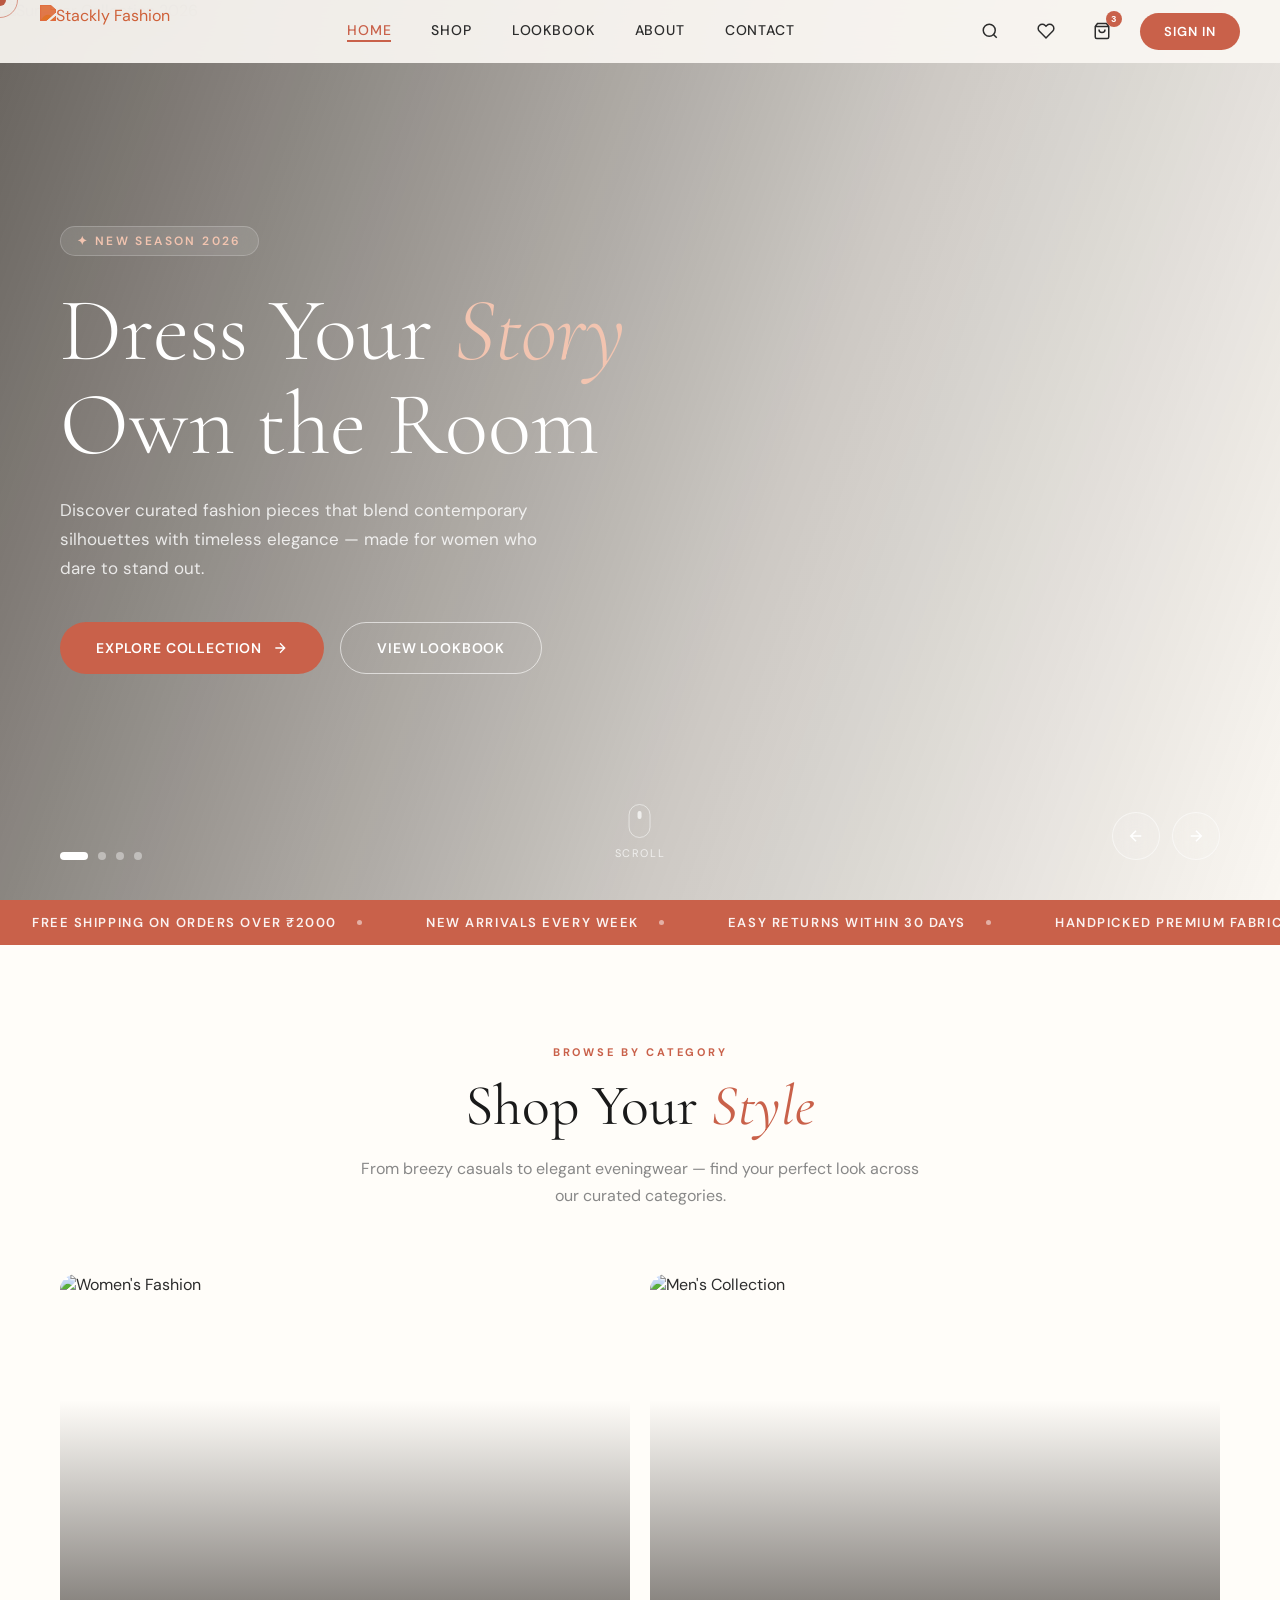
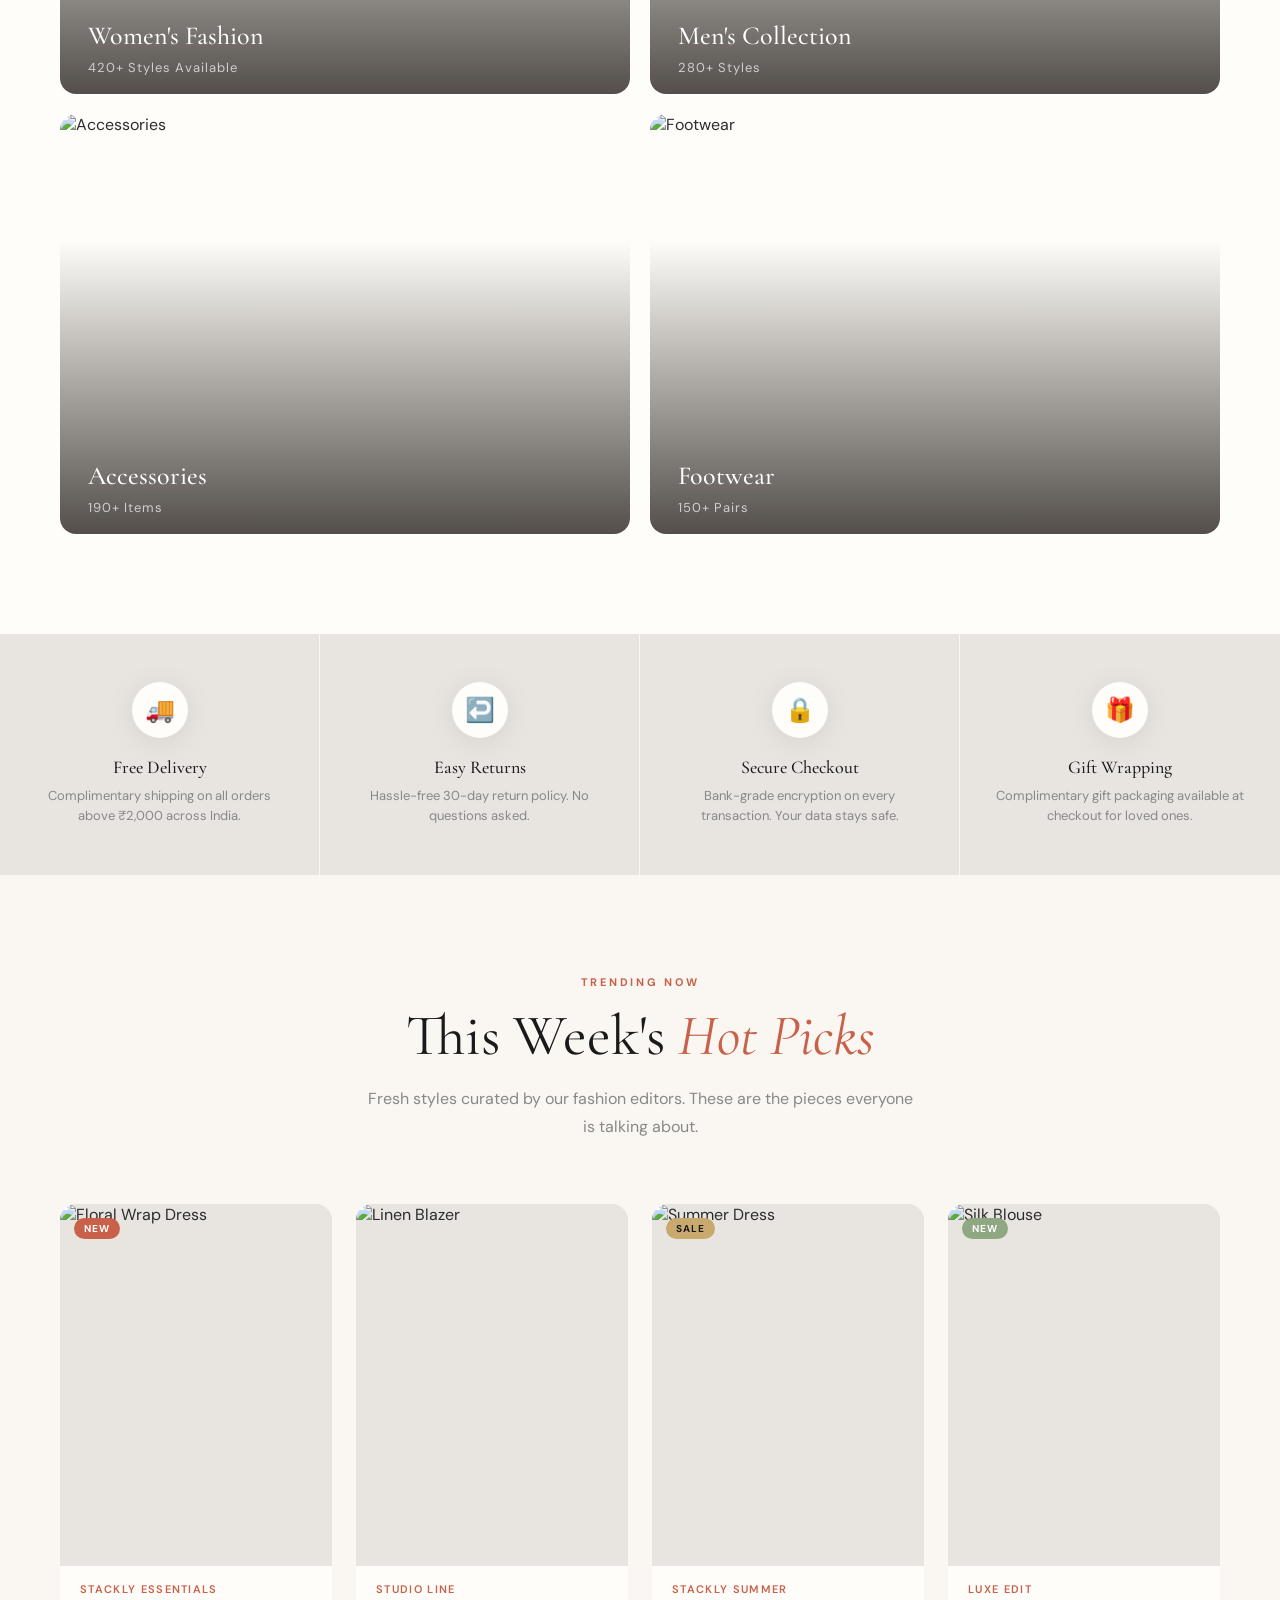
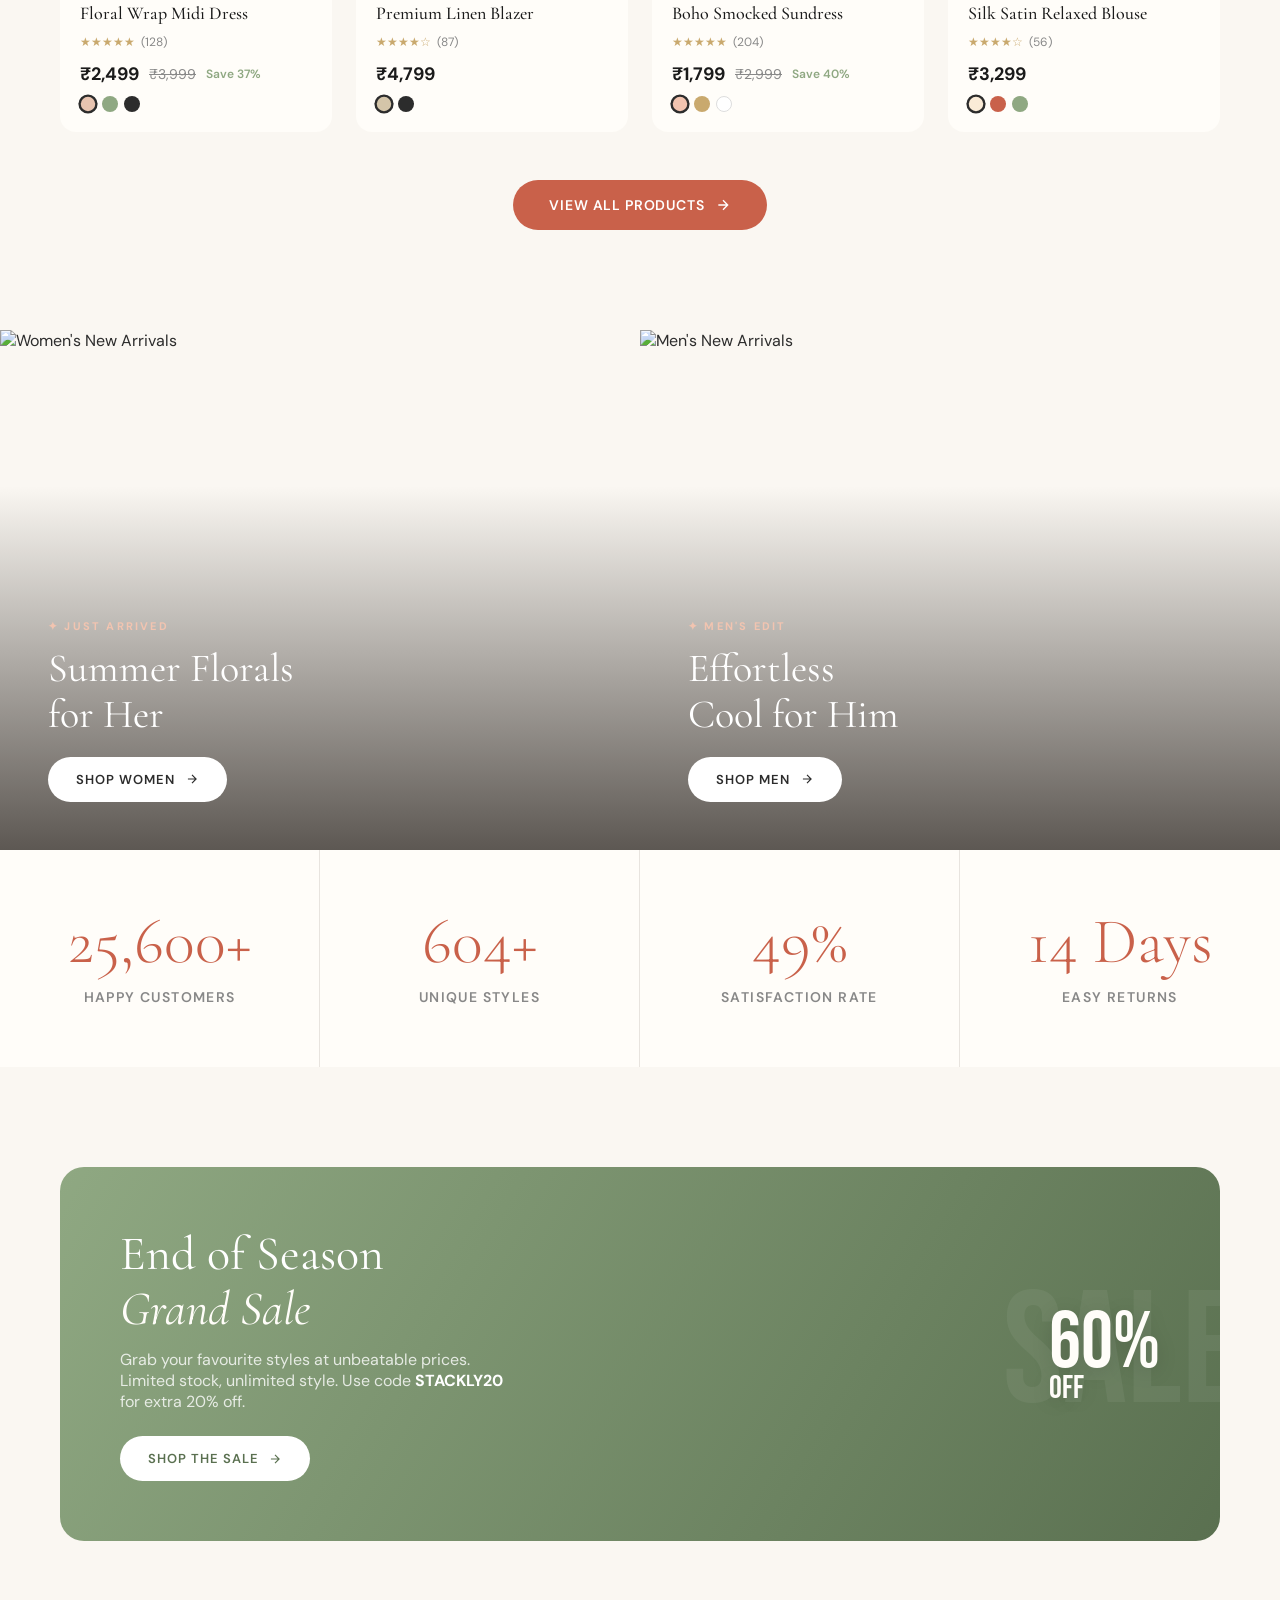
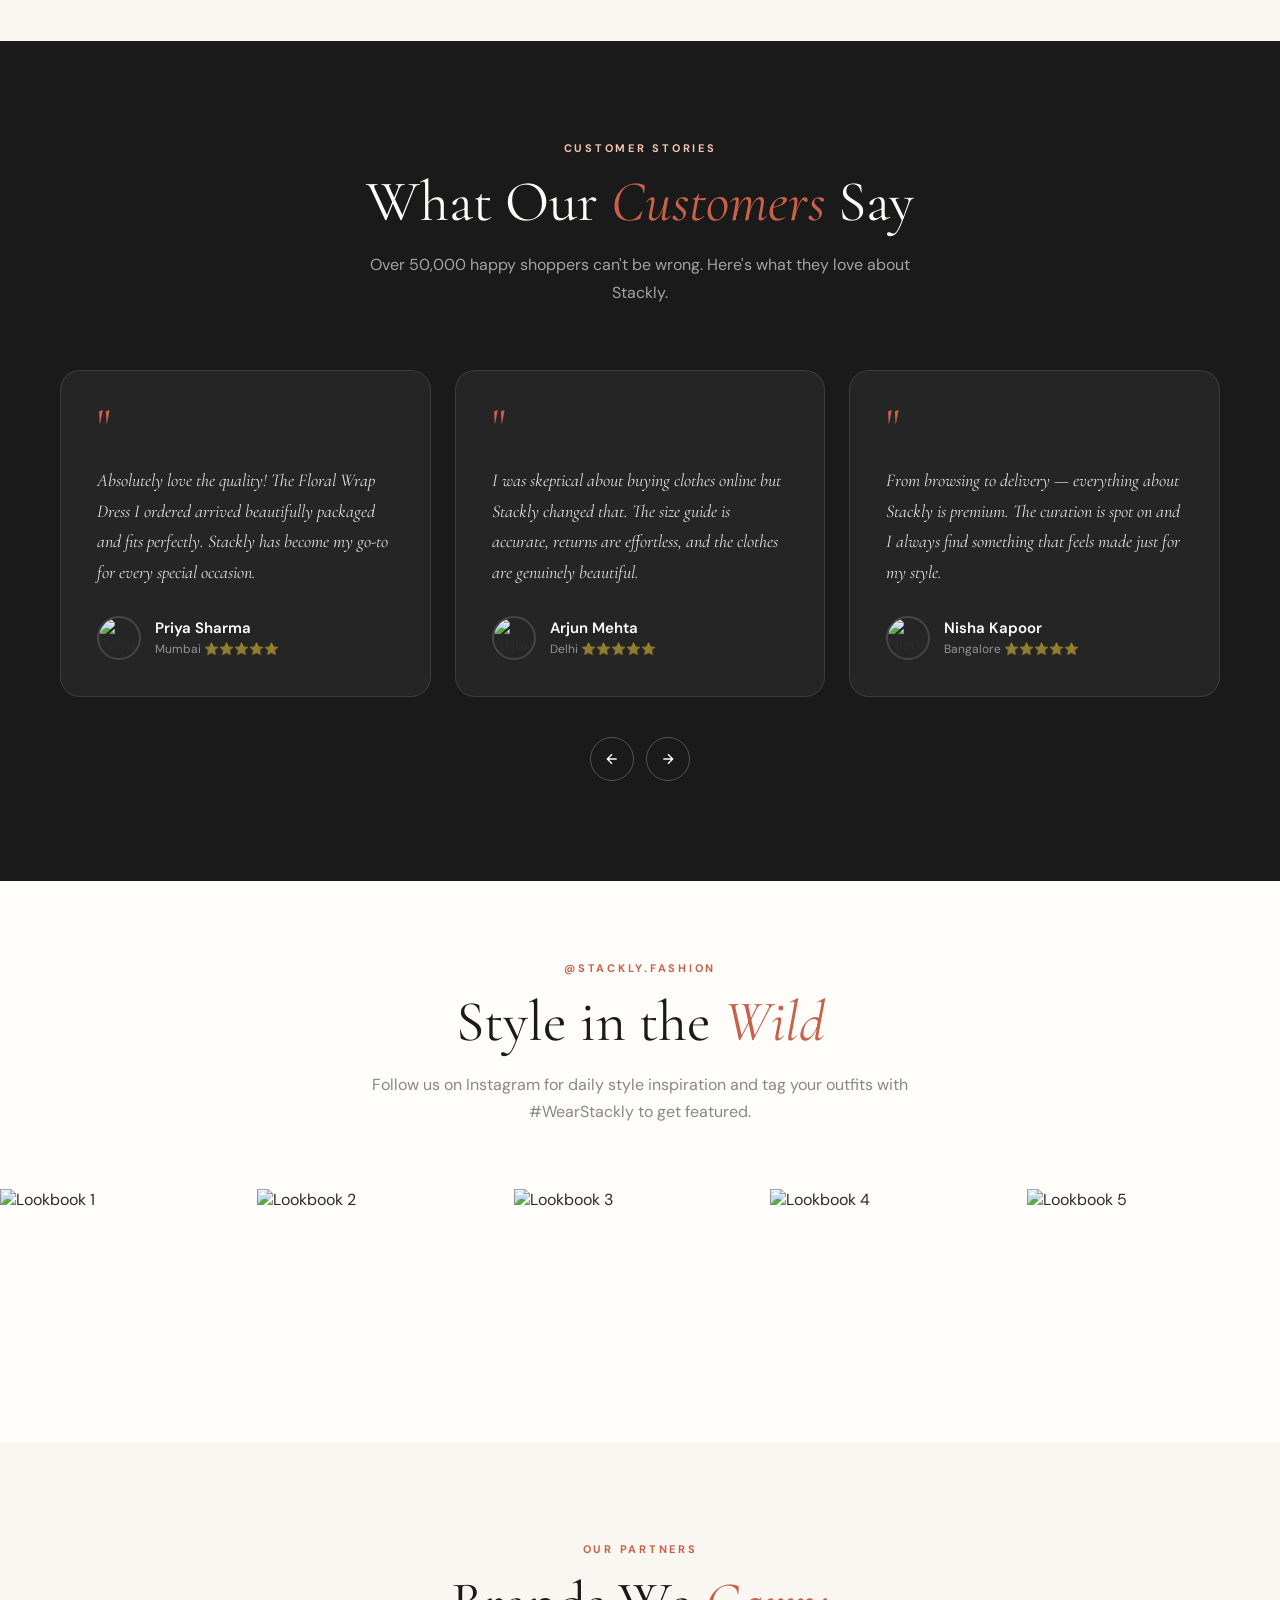
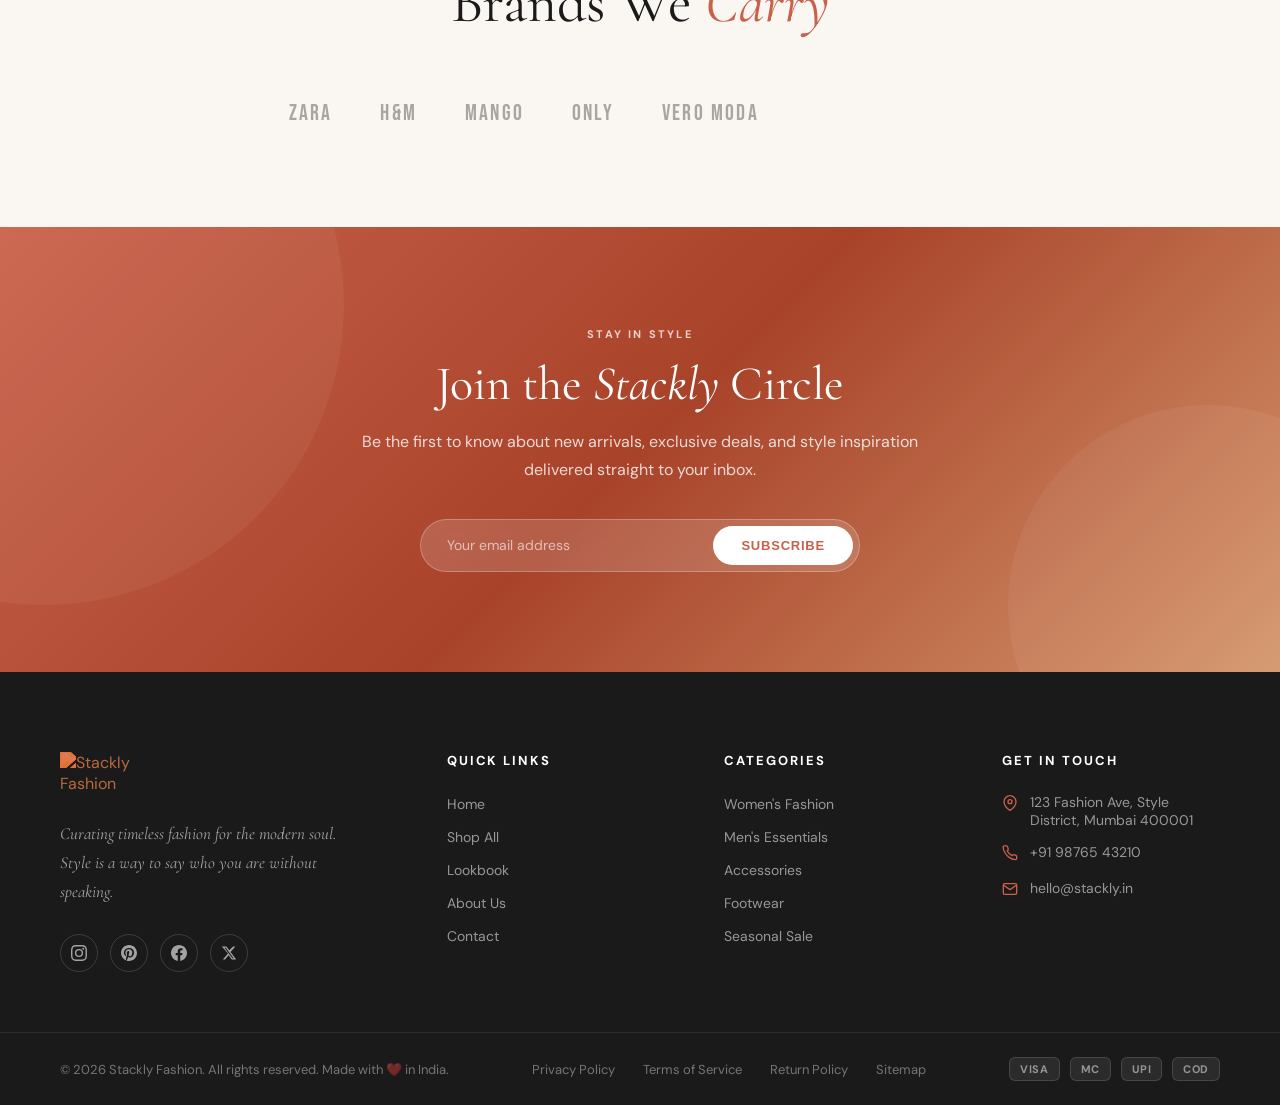
==== commit 3717e170: "update" ====
--- a/index.html
+++ b/index.html
@@ -473,7 +473,7 @@
               <span class="testimonial-quote">"</span>
               <p class="testimonial-text">Absolutely love the quality! The Floral Wrap Dress I ordered arrived beautifully packaged and fits perfectly. Stackly has become my go-to for every special occasion.</p>
               <div class="testimonial-author">
-                <img src="https://wsrv.nl/?url=i.pravatar.cc/88?img=1&output=webp" alt="Priya S." class="author-avatar" width="44" height="44" loading="lazy">
+                <img src="https://wsrv.nl/?url=https://images.unsplash.com/photo-1580489944761-15a19d654956&w=400&output=webp&q=60&fit=cover" alt="Priya S." class="author-avatar" width="44" height="44" loading="lazy">
                 <div>
                   <p class="author-name">Priya Sharma</p>
                   <p class="author-role">Mumbai ⭐⭐⭐⭐⭐</p>
@@ -485,7 +485,7 @@
               <span class="testimonial-quote">"</span>
               <p class="testimonial-text">I was skeptical about buying clothes online but Stackly changed that. The size guide is accurate, returns are effortless, and the clothes are genuinely beautiful.</p>
               <div class="testimonial-author">
-                <img src="https://wsrv.nl/?url=i.pravatar.cc/88?img=5&output=webp" alt="Arjun M." class="author-avatar" width="44" height="44" loading="lazy">
+                <img src="https://wsrv.nl/?url=https://images.unsplash.com/photo-1507003211169-0a1dd7228f2d&w=400&output=webp&q=60&fit=cover" alt="Arjun M." class="author-avatar" width="44" height="44" loading="lazy">
                 <div>
                   <p class="author-name">Arjun Mehta</p>
                   <p class="author-role">Delhi ⭐⭐⭐⭐⭐</p>
@@ -497,7 +497,7 @@
               <span class="testimonial-quote">"</span>
               <p class="testimonial-text">From browsing to delivery — everything about Stackly is premium. The curation is spot on and I always find something that feels made just for my style.</p>
               <div class="testimonial-author">
-                <img src="https://wsrv.nl/?url=i.pravatar.cc/88?img=9&output=webp" alt="Nisha K." class="author-avatar" width="44" height="44" loading="lazy">
+                <img src="https://wsrv.nl/?url=https://images.unsplash.com/photo-1573496799652-408c2ac9fe98&w=400&output=webp&q=60&fit=cover" alt="Nisha K." class="author-avatar" width="44" height="44" loading="lazy">
                 <div>
                   <p class="author-name">Nisha Kapoor</p>
                   <p class="author-role">Bangalore ⭐⭐⭐⭐⭐</p>
@@ -509,7 +509,7 @@
               <span class="testimonial-quote">"</span>
               <p class="testimonial-text">The linen blazer I bought from Stackly gets compliments every single time. Premium quality, fast delivery, and the packaging is stunning. Highly recommend!</p>
               <div class="testimonial-author">
-                <img src="https://wsrv.nl/?url=i.pravatar.cc/88?img=12&output=webp" alt="Rahul V." class="author-avatar" width="44" height="44" loading="lazy">
+                <img src="https://wsrv.nl/?url=https://images.unsplash.com/photo-1560250097-0b93528c311a&w=400&output=webp&q=60&fit=cover" alt="Rahul V." class="author-avatar" width="44" height="44" loading="lazy">
                 <div>
                   <p class="author-name">Rahul Verma</p>
                   <p class="author-role">Hyderabad ⭐⭐⭐⭐⭐</p>
--- a/style.css
+++ b/style.css
@@ -126,6 +126,8 @@
 
 .loader-logo img {
   width: 180px;
+  /* Terracotta tint on loader logo */
+  filter: invert(42%) sepia(60%) saturate(600%) hue-rotate(330deg) brightness(90%) contrast(95%);
 }
 
 .loader-bar {
@@ -184,7 +186,7 @@
   display: flex;
   align-items: center;
   justify-content: space-between;
-  padding: 20px 60px;
+  padding: 05px 40px;
   transition: all 0.4s var(--transition);
   background: rgba(250, 247, 242, 0.92);
   backdrop-filter: blur(20px);
@@ -193,11 +195,12 @@
 }
 
 header.scrolled .nav-wrapper {
-  padding: 14px 60px;
+  padding: 10px 50px;
   border-bottom-color: var(--light-gray);
   box-shadow: 0 2px 20px rgba(0,0,0,0.06);
 }
 
+/* ========== HEADER LOGO — TERRACOTTA COLOUR ========== */
 .logo {
   display: flex;
   align-items: center;
@@ -207,11 +210,15 @@
 .logo img {
   width: 130px;
   height: auto;
-  transition: transform 0.3s var(--transition);
+  /* Make logo the same colour as the shop / CTA button (#C9614A terracotta) */
+  filter: invert(42%) sepia(60%) saturate(600%) hue-rotate(330deg) brightness(90%) contrast(95%);
+  transition: transform 0.3s var(--transition), filter 0.3s;
 }
 
 .logo img:hover {
   transform: scale(1.04);
+  /* Slightly darker on hover — matches rust (#A8432A) */
+  filter: invert(30%) sepia(70%) saturate(700%) hue-rotate(340deg) brightness(80%) contrast(100%);
 }
 
 .nav-links {
@@ -857,7 +864,8 @@
 
 .categories-grid {
   display: grid;
-  grid-template-columns: repeat(4, 1fr);
+  grid-template-columns: repeat(2, 1fr);
+  grid-template-rows: repeat(2, 420px);
   gap: 20px;
 }
 
@@ -865,15 +873,15 @@
   position: relative;
   border-radius: 16px;
   overflow: hidden;
-  aspect-ratio: 3/4;
   cursor: pointer;
-  group: true;
-}
-
+  height: 100%;
+}
+
+/* Remove old first-child override — all cards are equal now */
 .category-card:first-child {
-  grid-column: span 2;
-  aspect-ratio: auto;
-  min-height: 480px;
+  grid-column: unset;
+  aspect-ratio: unset;
+  min-height: unset;
 }
 
 .category-img {
@@ -1510,15 +1518,13 @@
   font-family: var(--font-accent);
   font-size: 22px;
   letter-spacing: 0.1em;
-  color: var(--light-gray);
-  transition: color 0.3s;
   filter: grayscale(1) opacity(0.4);
   transition: all 0.3s;
 }
 
 .brand-logo:hover {
+  filter: grayscale(0) opacity(1);
   color: var(--charcoal);
-  filter: grayscale(0) opacity(1);
 }
 
 /* ========== LOOKBOOK / INSTAGRAM ========== */
@@ -1612,11 +1618,22 @@
   padding: 80px 60px 60px;
 }
 
-.footer-brand .logo { margin-bottom: 20px; }
+/* ========== FOOTER LOGO — TERRACOTTA COLOUR ========== */
+.footer-brand .logo {
+  margin-bottom: 20px;
+}
 
 .footer-brand .logo img {
   width: 120px;
-  filter: brightness(0) invert(1);
+  /* Same terracotta as the shop button — removes the white invert */
+  filter: invert(42%) sepia(60%) saturate(600%) hue-rotate(330deg) brightness(90%) contrast(95%);
+  opacity: 1;
+  transition: filter 0.3s, opacity 0.3s;
+}
+
+.footer-brand .logo img:hover {
+  /* Slightly lighter on hover */
+  filter: invert(50%) sepia(55%) saturate(500%) hue-rotate(325deg) brightness(100%) contrast(90%);
   opacity: 0.85;
 }
 
@@ -2551,8 +2568,8 @@
   header.scrolled .nav-wrapper { padding: 12px 40px; }
   .footer-top { padding: 60px 40px; gap: 40px; }
   .footer-bottom { padding: 20px 40px; }
-  .categories-grid { grid-template-columns: repeat(2, 1fr); }
-  .category-card:first-child { grid-column: span 2; }
+  .categories-grid { grid-template-rows: repeat(2, 380px); }
+  .category-card:first-child { grid-column: unset; }
   .products-grid { grid-template-columns: repeat(3, 1fr); }
   .stats-grid { grid-template-columns: repeat(2, 1fr); }
   .stats .stat-item { border-right: none; border-bottom: 1px solid var(--light-gray); }
@@ -2571,8 +2588,8 @@
   .hero-dots { left: 24px; bottom: 80px; }
   .hero-arrows { right: 24px; bottom: 80px; }
   .hero-scroll-hint { display: none; }
-  .categories-grid { grid-template-columns: 1fr 1fr; gap: 12px; }
-  .category-card:first-child { grid-column: span 2; min-height: 280px; }
+  .categories-grid { grid-template-columns: 1fr 1fr; grid-template-rows: repeat(2, 260px); gap: 12px; }
+  .category-card:first-child { grid-column: unset; min-height: unset; }
   .products-grid { grid-template-columns: repeat(2, 1fr); gap: 12px; }
   .features-grid { grid-template-columns: repeat(2, 1fr); }
   .feature-item { border-right: none; border-bottom: 1px solid var(--cream); }
@@ -2605,17 +2622,24 @@
   .cursor, .cursor-follower { display: none; }
   body { cursor: auto; }
   .back-to-top { right: 20px; bottom: 20px; }
+
+  /* Logo size adjustments on mobile */
+  .logo img { width: 110px; }
+  .footer-brand .logo img { width: 100px; }
 }
 
 @media (max-width: 480px) {
   .products-grid { grid-template-columns: 1fr 1fr; gap: 10px; }
-  .categories-grid { grid-template-columns: 1fr 1fr; }
-  .category-card:first-child { min-height: 220px; }
+  .categories-grid { grid-template-columns: 1fr 1fr; grid-template-rows: repeat(2, 200px); }
+  .category-card:first-child { min-height: unset; }
   .lookbook-grid { grid-template-columns: repeat(2, 1fr); }
   .team-grid { grid-template-columns: 1fr 1fr; }
   .hero-title { font-size: 38px; }
   .hero-actions { flex-direction: column; align-items: flex-start; }
   .stats-grid { grid-template-columns: 1fr 1fr; }
+
+  .logo img { width: 96px; }
+  .footer-brand .logo img { width: 88px; }
 }
 
 /* ==========================================
@@ -2784,9 +2808,14 @@
     grid-template-columns: 1fr;
   }
 
+  .categories-grid {
+    grid-template-columns: 1fr 1fr;
+    grid-template-rows: repeat(2, 180px);
+  }
+
   .category-card:first-child {
-    grid-column: span 1;
-    min-height: 260px;
+    grid-column: unset;
+    min-height: unset;
   }
 
   .feature-item {
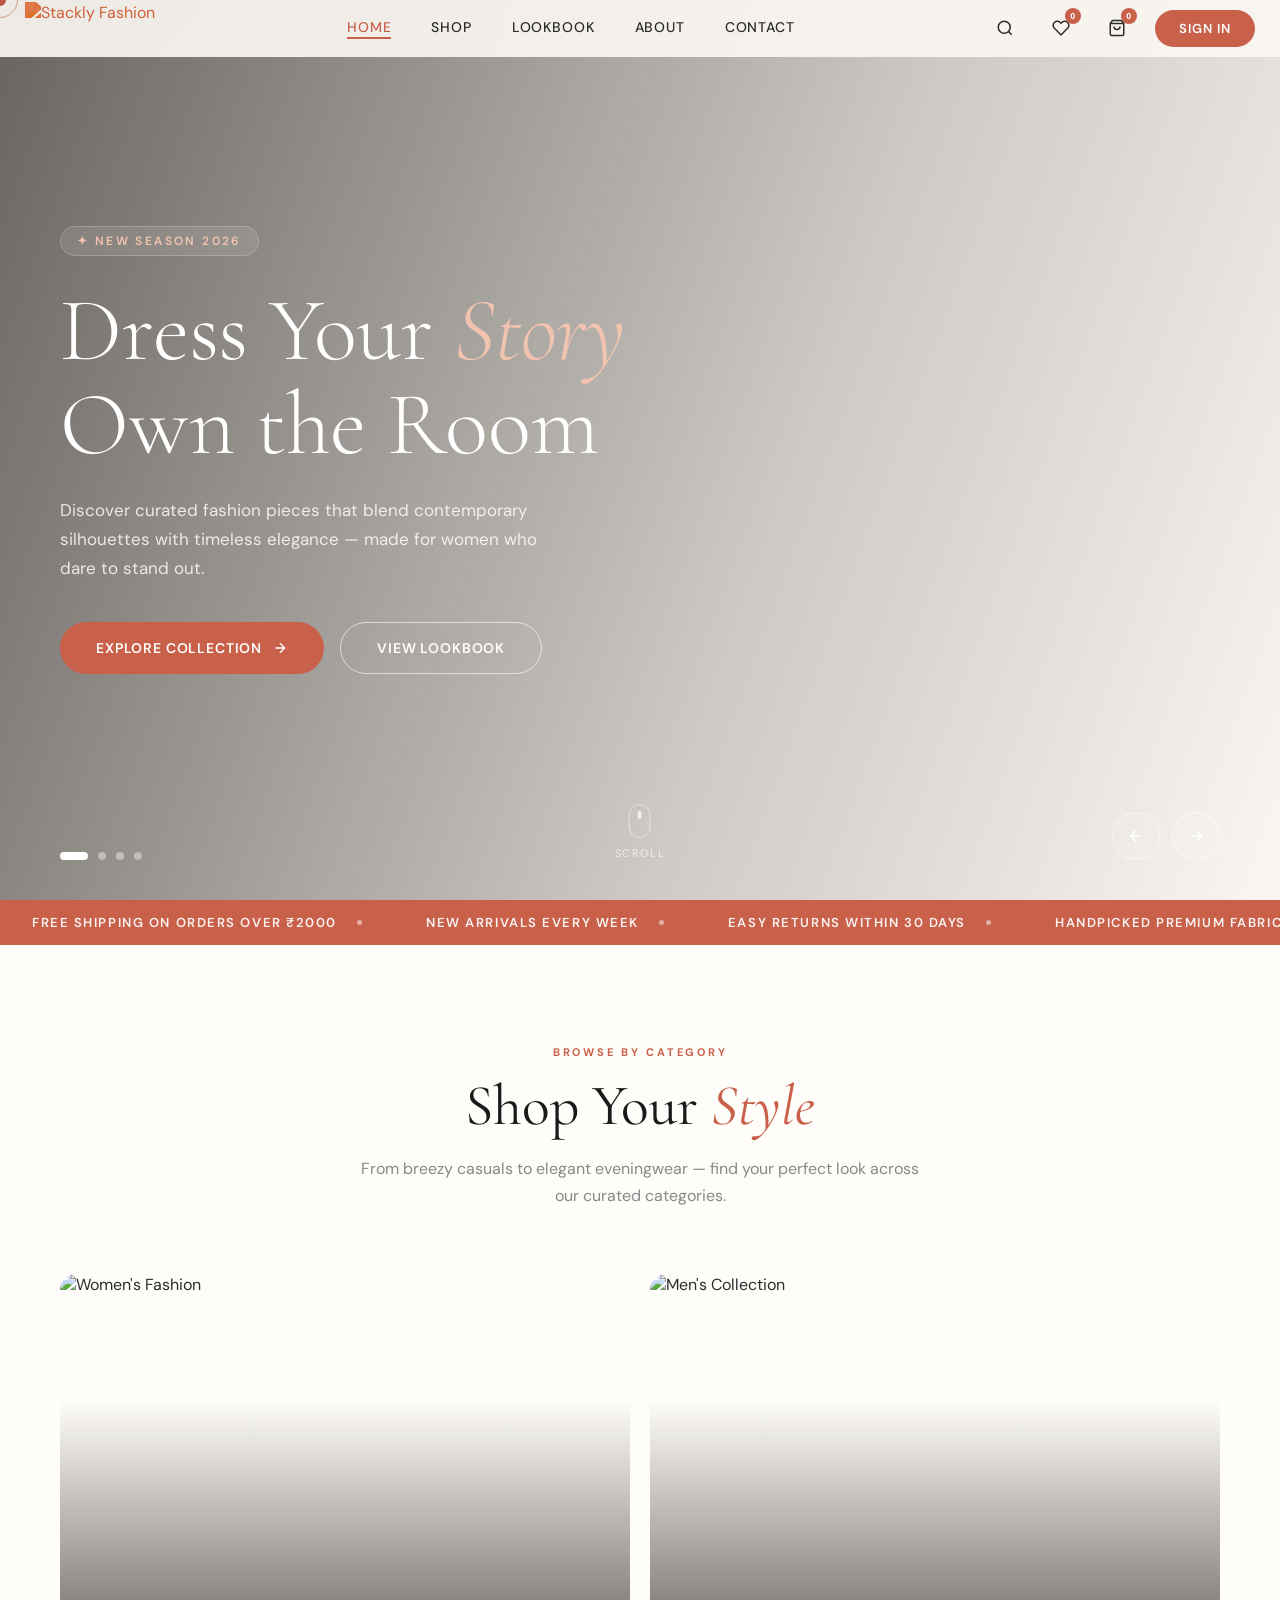
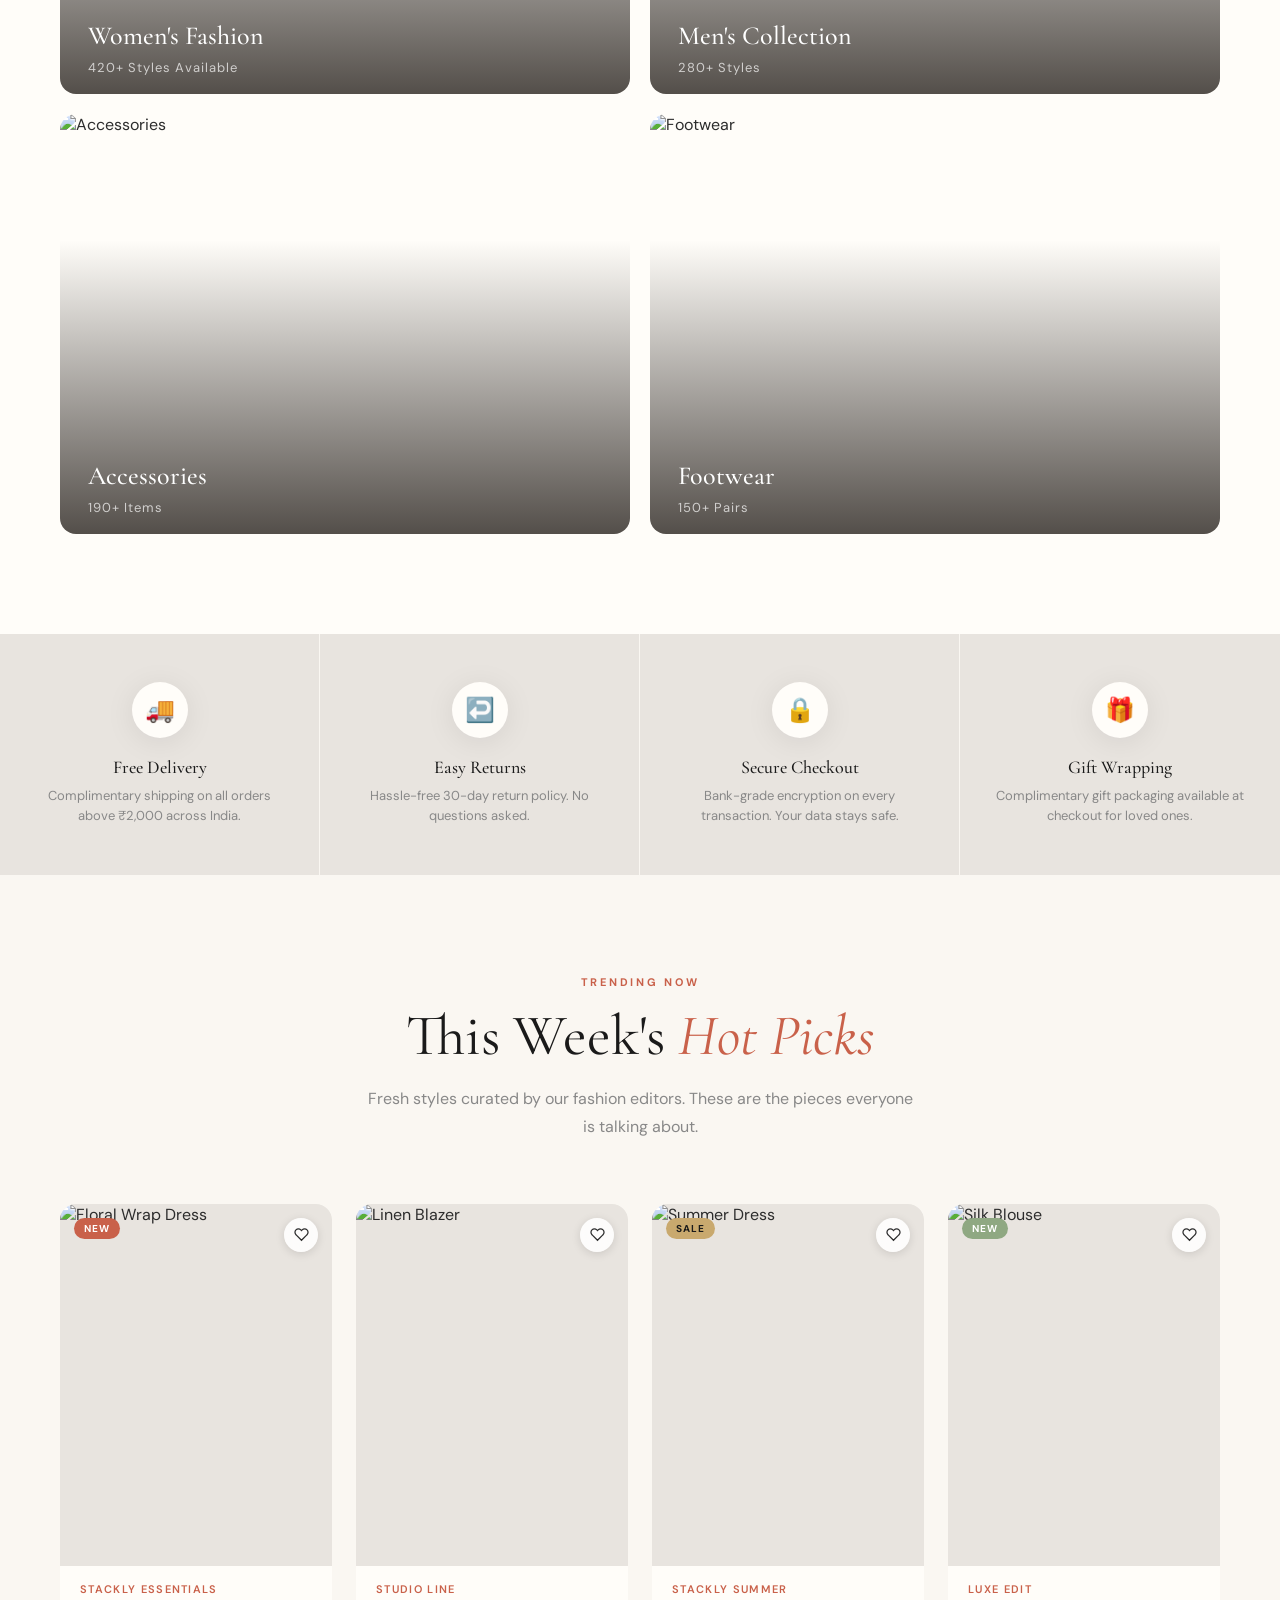
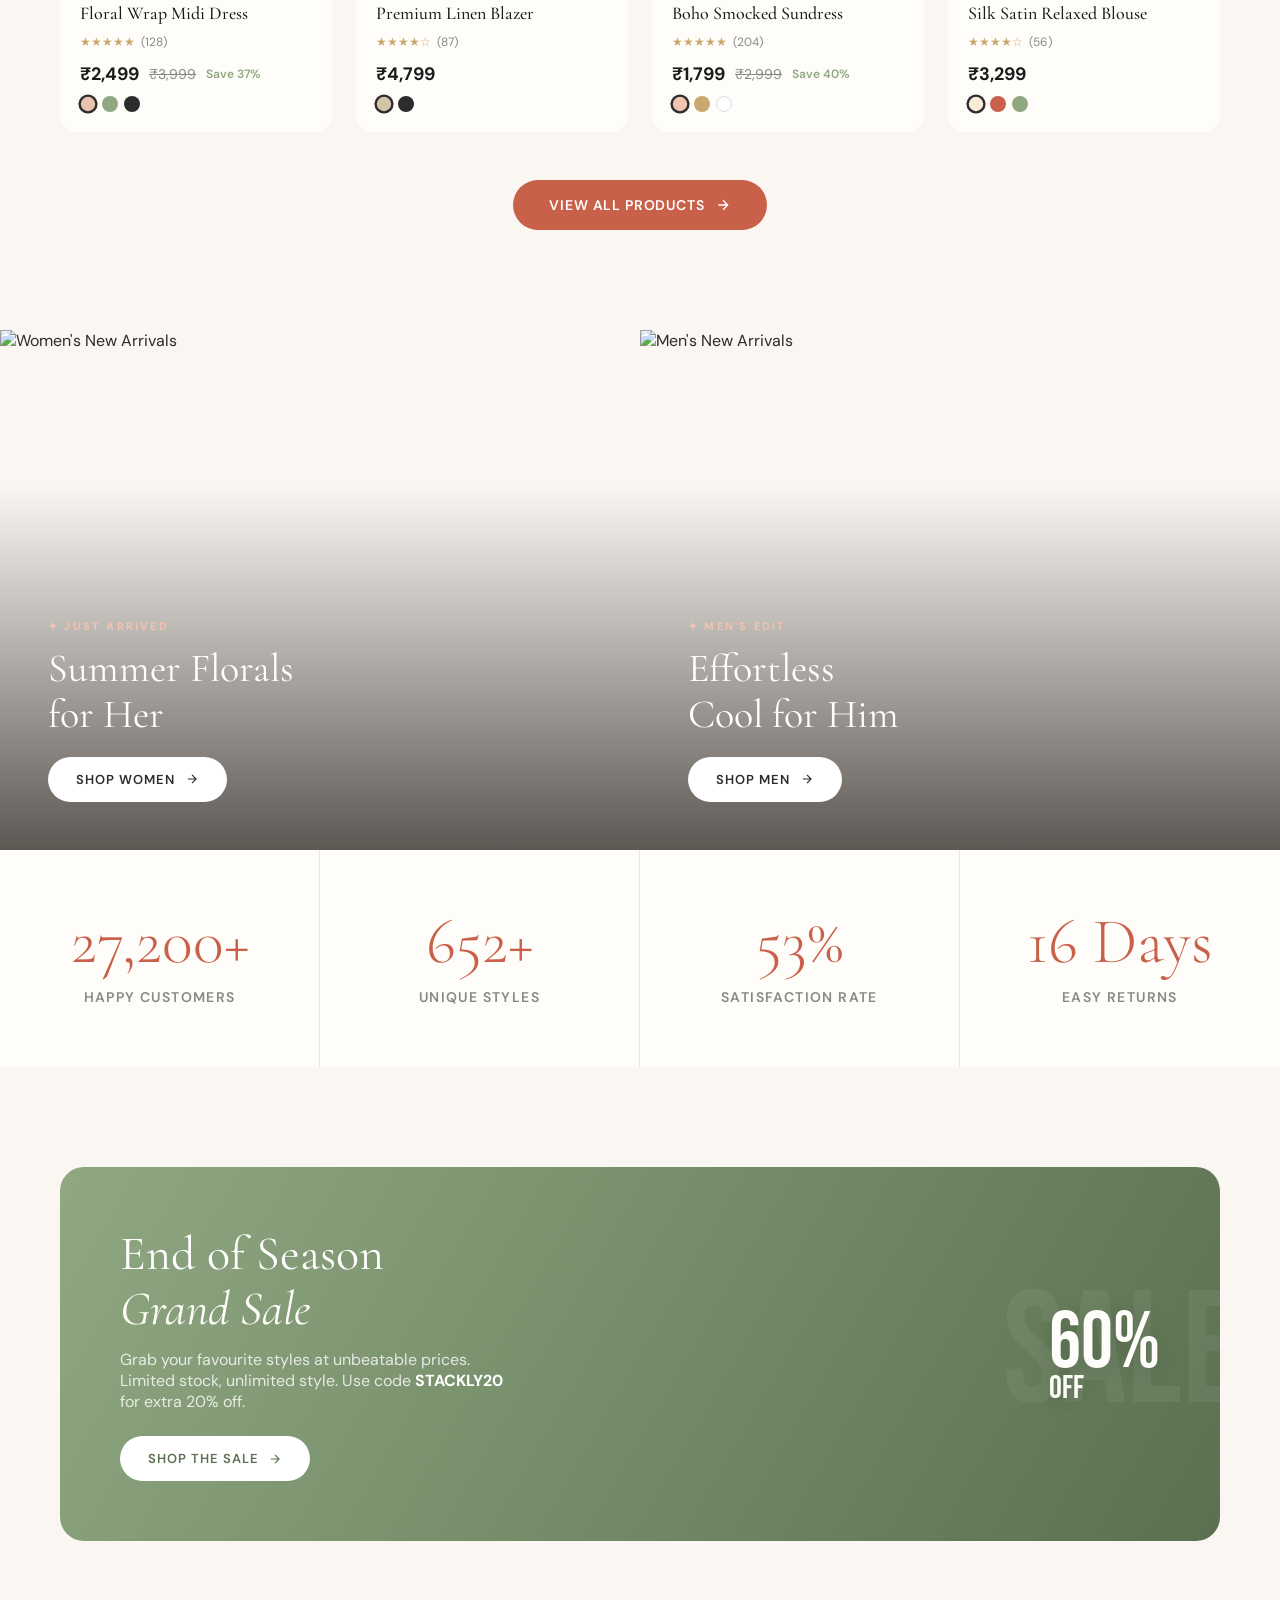
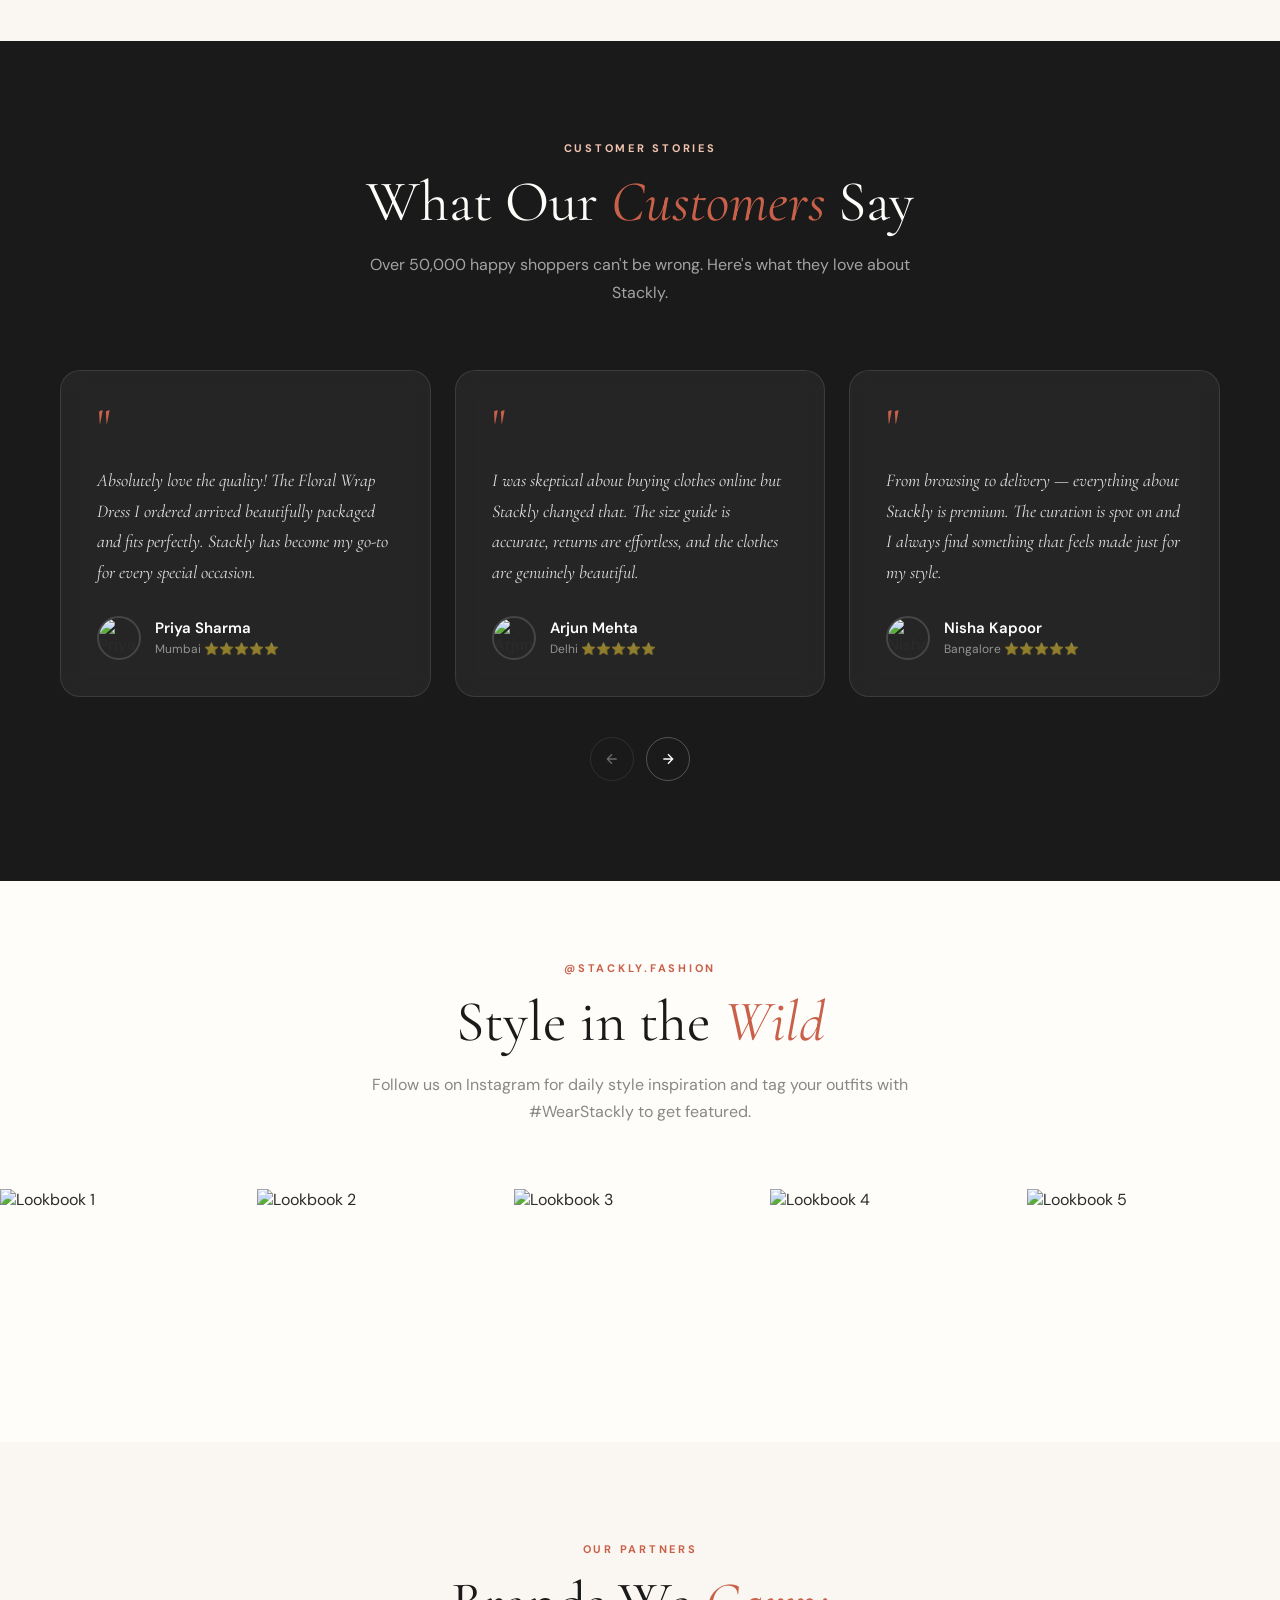
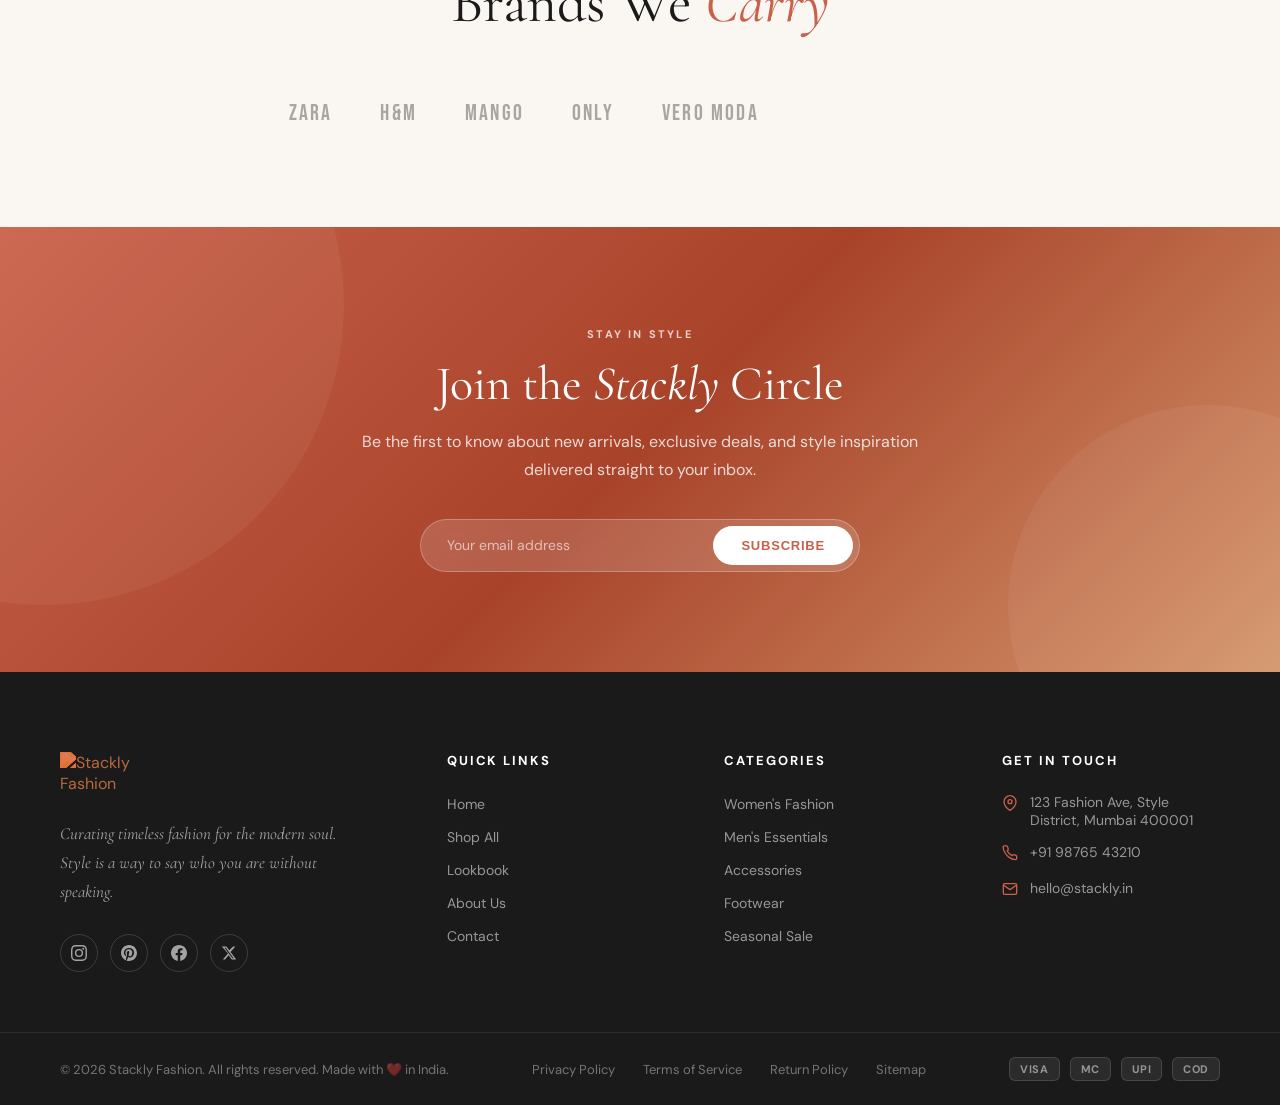
==== commit 9a550729: "update" ====
--- a/index.html
+++ b/index.html
@@ -63,7 +63,7 @@
         <!-- Slide 3 -->
         <div class="hero-slide">
           <img class="hero-slide-bg"
-               src="https://wsrv.nl/?url=images.unsplash.com/photo-1558769132-cb1aea458c5e?w=1600&h=900&fit=crop&auto=format&q=75&output=webp"
+               src="https://wsrv.nl/?url=images.unsplash.com/photo-1445205170230-053b83016050?w=1600&h=900&fit=crop&auto=format&q=72&output=webp"
                alt="Accessories Collection" width="1600" height="900" loading="lazy">
           <div class="hero-slide-overlay"></div>
           <div class="hero-content">
@@ -83,7 +83,7 @@
         <!-- Slide 4 -->
         <div class="hero-slide">
           <img class="hero-slide-bg"
-               src="https://wsrv.nl/?url=images.unsplash.com/photo-1445205170230-053b83016050?w=1600&h=900&fit=crop&auto=format&q=75&output=webp"
+               src="https://wsrv.nl/?url=images.unsplash.com/photo-1558769132-cb1aea458c5e?w=400&h=400&fit=crop&auto=format&q=70&output=webp"
                alt="Sale Collection" width="1600" height="900" loading="lazy">
           <div class="hero-slide-overlay"></div>
           <div class="hero-content">
@@ -543,8 +543,7 @@
         <div class="lookbook-item">
           <img class="lookbook-img" src="https://wsrv.nl/?url=images.unsplash.com/photo-1469334031218-e382a71b716b?w=400&h=400&fit=crop&auto=format&q=70&output=webp" alt="Lookbook 1" width="400" height="400" loading="lazy">
           <div class="lookbook-overlay">
-            <svg width="28" height="28" fill="currentColor" viewBox="0 0 24 24"><path d="M12 2.163c3.204 0 3.584.012 4.85.07..."/></svg>
-            ♡
+            
           </div>
         </div>
         <div class="lookbook-item">
--- a/style.css
+++ b/style.css
@@ -186,7 +186,7 @@
   display: flex;
   align-items: center;
   justify-content: space-between;
-  padding: 05px 40px;
+  padding: 02px 25px;
   transition: all 0.4s var(--transition);
   background: rgba(250, 247, 242, 0.92);
   backdrop-filter: blur(20px);
@@ -195,7 +195,7 @@
 }
 
 header.scrolled .nav-wrapper {
-  padding: 10px 50px;
+  padding: 05px 40px;
   border-bottom-color: var(--light-gray);
   box-shadow: 0 2px 20px rgba(0,0,0,0.06);
 }
@@ -2882,4 +2882,443 @@
   .toast {
     max-width: 100%;
   }
+}
+
+/* ============================================================
+   STACKLY — COMPREHENSIVE MOBILE RESPONSIVE FIXES
+   Covers all pages: index, shop, about, contact, lookbook,
+   signin, signup, owner-dashboard, customer-dashboard
+   ============================================================ */
+
+/* ---- Shared: nav icon buttons on mobile ---- */
+@media (max-width: 768px) {
+  .nav-icon-btn {
+    width: 36px;
+    height: 36px;
+    display: flex;
+    align-items: center;
+    justify-content: center;
+  }
+  .nav-actions {
+    gap: 4px;
+  }
+  .cart-count {
+    font-size: 9px;
+    width: 16px;
+    height: 16px;
+  }
+}
+
+/* ---- INDEX: Hero ---- */
+@media (max-width: 768px) {
+  .hero-content {
+    padding: 0 20px;
+    text-align: center;
+  }
+  .hero-title {
+    font-size: clamp(36px, 10vw, 54px);
+    line-height: 1.08;
+  }
+  .hero-desc {
+    font-size: 14px;
+    max-width: 100%;
+    margin-left: auto;
+    margin-right: auto;
+  }
+  .hero-actions {
+    flex-direction: column;
+    align-items: center;
+    width: 100%;
+    gap: 12px;
+  }
+  .btn-primary,
+  .btn-outline {
+    width: 100%;
+    max-width: 320px;
+    justify-content: center;
+  }
+  .hero-dots { left: 50%; transform: translateX(-50%); bottom: 70px; flex-direction: row; }
+  .hero-arrows { right: 20px; bottom: 60px; }
+}
+
+@media (max-width: 480px) {
+  .hero-title { font-size: 34px; }
+  .hero-actions { align-items: stretch; }
+  .btn-primary, .btn-outline { max-width: 100%; }
+}
+
+/* ---- INDEX: Categories ---- */
+@media (max-width: 480px) {
+  .categories-grid {
+    grid-template-columns: 1fr 1fr;
+    grid-template-rows: repeat(2, 170px);
+    gap: 8px;
+  }
+  .category-card:first-child { grid-column: span 1; min-height: unset; }
+  .category-card-title { font-size: 16px; }
+  .category-card-label { font-size: 10px; }
+}
+
+/* ---- INDEX: Products grid ---- */
+@media (max-width: 400px) {
+  .products-grid { grid-template-columns: 1fr 1fr; gap: 8px; }
+  .product-name { font-size: 13px; }
+  .product-info { padding: 10px; }
+}
+
+/* ---- INDEX: Features strip ---- */
+@media (max-width: 480px) {
+  .features-grid { grid-template-columns: 1fr 1fr; gap: 0; }
+  .feature-item { padding: 24px 14px; }
+  .feature-icon { width: 40px; height: 40px; font-size: 18px; }
+  .feature-title { font-size: 13px; }
+  .feature-desc { font-size: 12px; }
+}
+
+/* ---- INDEX: Sale Banner ---- */
+@media (max-width: 768px) {
+  .sale-banner {
+    flex-direction: column;
+    text-align: center;
+    gap: 24px;
+    padding: 40px 24px;
+    margin: 0 20px;
+    border-radius: 20px;
+  }
+  .sale-discount { font-size: 64px; }
+  .sale-banner-content h2 { font-size: 28px; }
+  .sale-banner-cta { justify-content: center; }
+}
+
+@media (max-width: 480px) {
+  .sale-banner { margin: 0 16px; padding: 30px 20px; }
+  .sale-discount { font-size: 52px; }
+}
+
+/* ---- INDEX: Testimonials ---- */
+@media (max-width: 768px) {
+  .testimonial-card { padding: 28px 20px; }
+  .testimonials-track { gap: 16px; }
+}
+
+/* ---- INDEX: Banner split ---- */
+@media (max-width: 768px) {
+  .banner-split { grid-template-columns: 1fr; }
+  .banner-half { min-height: 280px; }
+  .banner-half-title { font-size: 28px; }
+  .banner-half-content { padding: 28px 20px; }
+}
+
+/* ---- SHOP PAGE ---- */
+@media (max-width: 900px) {
+  .shop-header { flex-direction: column; align-items: flex-start; gap: 14px; }
+  .shop-controls { width: 100%; flex-wrap: wrap; gap: 10px; }
+  .sort-select { flex: 1; min-width: 140px; }
+  .view-toggle { margin-left: auto; }
+}
+
+@media (max-width: 768px) {
+  .filter-toggle-btn { display: flex !important; }
+  .filter-sidebar { display: none; }
+  .filter-sidebar.show { display: block; }
+  .products-grid-4 { grid-template-columns: repeat(2, 1fr); gap: 12px; }
+}
+
+@media (max-width: 480px) {
+  .products-grid-4 { grid-template-columns: repeat(2, 1fr); gap: 8px; }
+  .product-card .product-info { padding: 10px; }
+  .cart-drawer { width: 100%; right: -100%; }
+  .cart-drawer.open { right: 0; }
+  .shop-header { padding: 16px 18px 0; }
+}
+
+/* ---- ABOUT PAGE ---- */
+@media (max-width: 800px) {
+  .about-hero-title { font-size: clamp(42px, 12vw, 80px); }
+  .brand-story-inner { grid-template-columns: 1fr; padding: 0 24px; gap: 48px; }
+  .story-img-wrap { max-width: 480px; margin: 0 auto; }
+  .story-img-accent { right: -10px; bottom: -16px; width: 130px; }
+  .values-grid { grid-template-columns: 1fr; gap: 16px; }
+  .values-inner { padding: 0 24px; }
+  .timeline-inner { padding: 0 24px; }
+  .press-inner { padding: 0 24px; }
+  .team-inner { padding: 0 24px; }
+}
+
+@media (max-width: 600px) {
+  .about-hero-title { font-size: 40px; }
+  .about-hero-subtitle { font-size: 14px; }
+  .timeline-item { flex-direction: column; gap: 12px; }
+  .timeline-year { font-size: 36px; }
+  .brand-story-section { padding: 70px 0; }
+  .story-text h2 { font-size: 34px; }
+  .press-logos { gap: 20px; }
+  .press-logo-item { font-size: 18px; }
+}
+
+@media (max-width: 480px) {
+  .team-grid { grid-template-columns: 1fr 1fr; gap: 16px; }
+  .team-member-name { font-size: 14px; }
+  .team-member-role { font-size: 11px; }
+}
+
+/* ---- CONTACT PAGE ---- */
+@media (max-width: 900px) {
+  .contact-body-inner { grid-template-columns: 1fr; padding: 0 24px; gap: 40px; }
+  .contact-hero-content { padding: 0 24px 50px; }
+  .contact-form-wrap { padding: 36px 24px; }
+  .faq-inner { padding: 0 24px; }
+  .contact-info-cards { gap: 16px; }
+}
+
+@media (max-width: 600px) {
+  .contact-hero-title { font-size: clamp(40px, 12vw, 72px); }
+  .faq-question { font-size: 15px; padding: 16px 0; }
+  .contact-map-wrap { height: 240px; }
+}
+
+@media (max-width: 480px) {
+  .contact-social { flex-direction: column; gap: 12px; }
+  .contact-form-wrap { padding: 24px 16px; }
+  .form-row { grid-template-columns: 1fr; }
+}
+
+/* ---- LOOKBOOK PAGE ---- */
+@media (max-width: 768px) {
+  .lb-hero-title { font-size: clamp(52px, 15vw, 90px); }
+  .lb-hero-subtitle { font-size: 14px; max-width: 90%; }
+  .lb-season-tabs { top: 60px; }
+  .lb-tabs-inner { padding: 0 16px; }
+  .lb-tab { padding: 16px 16px; font-size: 12px; }
+
+  .editorial-split {
+    grid-template-columns: 1fr !important;
+    flex-direction: column !important;
+    padding: 0 20px;
+    border-radius: 16px;
+  }
+  .editorial-split[style*="row-reverse"] {
+    direction: ltr;
+  }
+  .editorial-split-img { min-height: 300px; }
+  .editorial-split-content { padding: 40px 28px; }
+  .editorial-title { font-size: clamp(30px, 8vw, 48px); }
+
+  .lb-mosaic { padding: 0 20px; }
+  .lb-mosaic-grid {
+    grid-template-columns: 1fr 1fr;
+    grid-template-rows: auto;
+    gap: 10px;
+  }
+  .lb-mosaic-item:nth-child(1),
+  .lb-mosaic-item:nth-child(2),
+  .lb-mosaic-item:nth-child(3),
+  .lb-mosaic-item:nth-child(4),
+  .lb-mosaic-item:nth-child(5),
+  .lb-mosaic-item:nth-child(6),
+  .lb-mosaic-item:nth-child(7),
+  .lb-mosaic-item:nth-child(8) {
+    grid-column: auto;
+    grid-row: auto;
+    height: 200px;
+  }
+  /* Make first item span full width for visual interest */
+  .lb-mosaic-item:nth-child(1) { grid-column: span 2; height: 240px; }
+
+  .lb-mosaic-overlay { opacity: 1; background: linear-gradient(180deg, transparent 30%, rgba(26,20,15,0.75) 100%); }
+  .lb-mosaic-label { transform: translateY(0); opacity: 1; }
+
+  .lb-look-card { flex: 0 0 calc(50% - 12px); }
+  .lb-look-name { font-size: 16px; }
+
+  .style-guide-inner { padding: 0 20px; }
+  .lb-stats { grid-template-columns: repeat(2, 1fr); gap: 12px; }
+  .lb-stat { padding: 28px 16px; }
+  .lb-stat-num { font-size: 40px; }
+
+  .lb-instagram { padding: 70px 24px; }
+  .lb-instagram-title { font-size: clamp(30px, 8vw, 54px); }
+}
+
+@media (max-width: 480px) {
+  .lb-hero-title { font-size: 54px; }
+  .lb-look-card { flex: 0 0 calc(100% - 0px); }
+  .lb-mosaic-item:nth-child(n) { height: 160px; }
+  .lb-mosaic-item:nth-child(1) { height: 210px; }
+  .lb-stat-num { font-size: 34px; }
+  .lb-stats { gap: 10px; }
+  .style-palette { height: 80px; border-radius: 12px; }
+  .editorial-split-content { padding: 28px 20px; }
+  .editorial-split-img { min-height: 250px; }
+  .lb-looks-nav { margin-top: 24px; }
+}
+
+/* ---- SIGNIN / SIGNUP ---- */
+@media (max-width: 900px) {
+  .si-layout, .su-layout {
+    grid-template-columns: 1fr;
+  }
+  .si-left, .su-left { display: none; }
+  .si-right { padding: 100px 32px 60px; }
+  .su-right { padding: 100px 32px 60px; }
+  .si-header, .su-header { padding: 16px 24px; }
+}
+
+@media (max-width: 480px) {
+  .si-right { padding: 90px 18px 50px; }
+  .su-right { padding: 90px 18px 50px; }
+  .form-title { font-size: 28px !important; }
+  .social-btns { flex-direction: column; gap: 10px; }
+  .form-grid-2 { grid-template-columns: 1fr; }
+  .form-group input, .form-group select { font-size: 16px; } /* prevent iOS zoom */
+}
+
+/* ---- DASHBOARDS ---- */
+@media (max-width: 768px) {
+  /* Sidebar drawer */
+  .sidebar {
+    position: fixed;
+    top: 0;
+    left: 0;
+    height: 100%;
+    transform: translateX(-100%);
+    z-index: 200;
+    transition: transform 0.35s ease;
+    width: 260px !important;
+  }
+  .sidebar.open { transform: translateX(0); }
+
+  .dash-main { margin-left: 0 !important; }
+
+  /* Mobile topbar */
+  .topbar {
+    padding: 12px 16px;
+    gap: 10px;
+  }
+  .topbar-title { font-size: 16px; }
+
+  /* Stats */
+  .quick-stats, .stats-grid {
+    grid-template-columns: repeat(2, 1fr);
+    gap: 12px;
+  }
+
+  /* Two-col sections */
+  .two-col { grid-template-columns: 1fr; gap: 16px; }
+
+  /* Tables: horizontal scroll */
+  .table-wrap { overflow-x: auto; -webkit-overflow-scrolling: touch; }
+  table { min-width: 540px; }
+
+  /* Wish grid */
+  .wish-grid, .customer-grid { grid-template-columns: 1fr 1fr; }
+
+  /* Hero bar */
+  .dash-hero { padding: 24px 16px; border-radius: 16px; }
+  .hero-text .welcome { font-size: 20px; }
+  .hero-points { font-size: 36px; }
+
+  /* Cards */
+  .card { padding: 16px; }
+  .stat-card { padding: 14px 16px; }
+}
+
+@media (max-width: 480px) {
+  .quick-stats, .stats-grid { grid-template-columns: 1fr 1fr; gap: 8px; }
+  .stat-card { padding: 12px; }
+  .stat-value { font-size: 22px; }
+  .wish-grid { grid-template-columns: 1fr; }
+  .wish-img { height: 180px; }
+  .customer-grid { grid-template-columns: 1fr; }
+  .hero-points { font-size: 30px; }
+  .dash-hero { padding: 20px 14px; }
+
+  /* Prevent iOS input zoom */
+  input, select, textarea { font-size: 16px !important; }
+}
+
+/* ---- GLOBAL UTILS ---- */
+/* Make sure newsletter form inputs don't zoom on iOS */
+@media (max-width: 768px) {
+  .newsletter-input { font-size: 16px; }
+
+  /* Section headers */
+  .section-title { font-size: clamp(28px, 8vw, 42px); }
+  .section-subtitle { font-size: 14px; }
+
+  /* Py-section padding */
+  .py-section { padding: 60px 0; }
+
+  /* Footer */
+  .footer-top { grid-template-columns: 1fr; }
+  .footer-col-title { font-size: 13px; }
+}
+
+@media (max-width: 360px) {
+  .nav-wrapper { padding: 12px 14px; }
+  .logo img { width: 88px !important; }
+  .section-title { font-size: 26px; }
+  .hero-title { font-size: 30px; }
+  .container { padding: 0 14px; }
+}
+
+/* ============================================================
+   STACKLY — BUG FIX STYLES
+   Add these rules to the bottom of style.css
+   ============================================================ */
+
+/* ---- Persistent wishlist pill (always visible on card) ---- */
+.wishlist-pill {
+  position: absolute;
+  top: 14px;
+  right: 14px;
+  z-index: 5;                          /* above .product-img, below .product-badge */
+  width: 34px;
+  height: 34px;
+  border-radius: 50%;
+  border: none;
+  background: rgba(255, 255, 255, 0.88);
+  backdrop-filter: blur(8px);
+  -webkit-backdrop-filter: blur(8px);
+  display: flex;
+  align-items: center;
+  justify-content: center;
+  cursor: pointer;
+  color: var(--charcoal);
+  box-shadow: 0 2px 10px rgba(0, 0, 0, 0.12);
+  transition: background 0.25s, transform 0.25s var(--transition-bounce),
+              color 0.25s;
+  /* Always in the flow — no transform hide */
+}
+
+.wishlist-pill:hover {
+  background: #fff;
+  color: var(--terracotta);
+  transform: scale(1.15);
+}
+
+.wishlist-pill.active {
+  background: #fff;
+  color: var(--terracotta);
+}
+
+.wishlist-pill.active svg {
+  fill: var(--terracotta);
+  stroke: var(--terracotta);
+}
+
+/* Hide the duplicate wishlist button inside .product-actions
+   now that we have the always-visible pill */
+.product-actions .btn-wishlist {
+  display: none;
+}
+
+/* Widen the "Add to Cart" button to fill the full actions bar */
+.product-actions .btn-add-cart {
+  flex: 1;
+}
+
+/* ---- Testimonials: smooth transitions for dimmed arrows ---- */
+.test-nav-btn {
+  transition: background 0.3s, border-color 0.3s, opacity 0.3s;
 }
